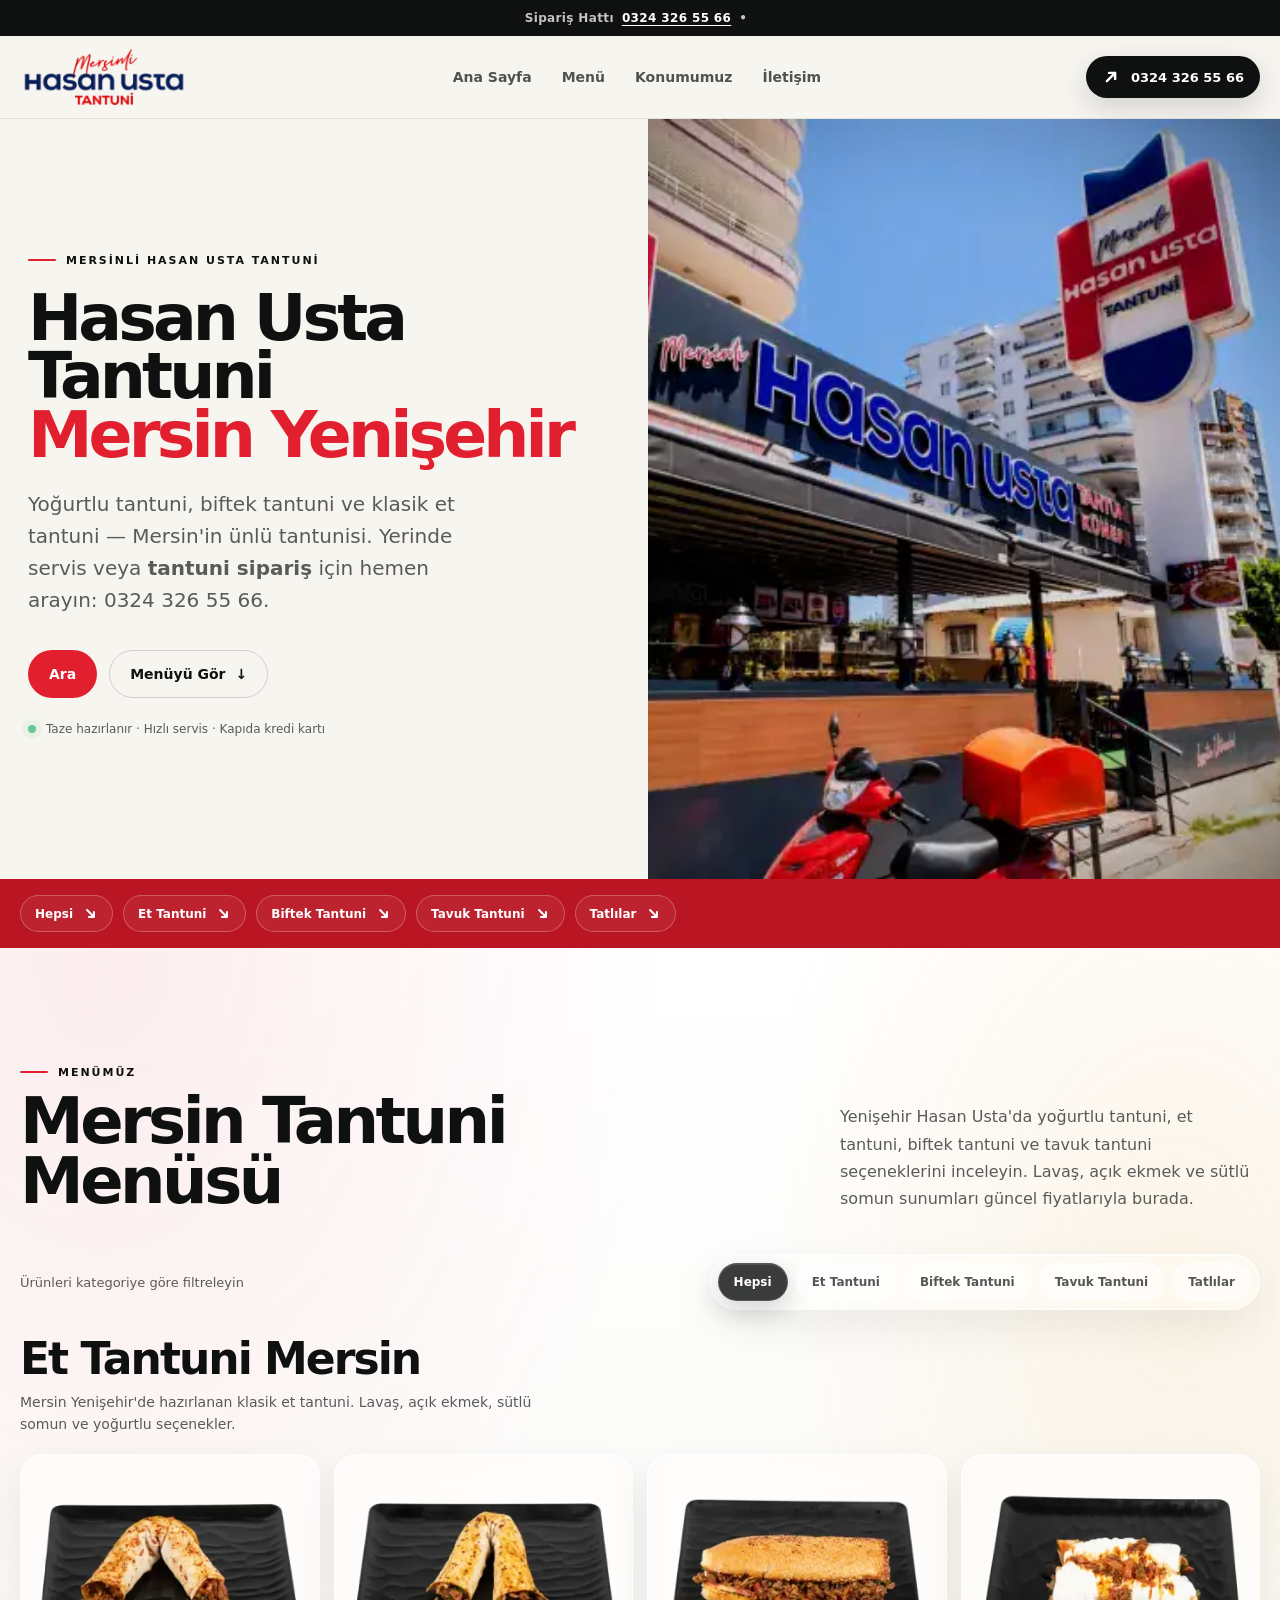
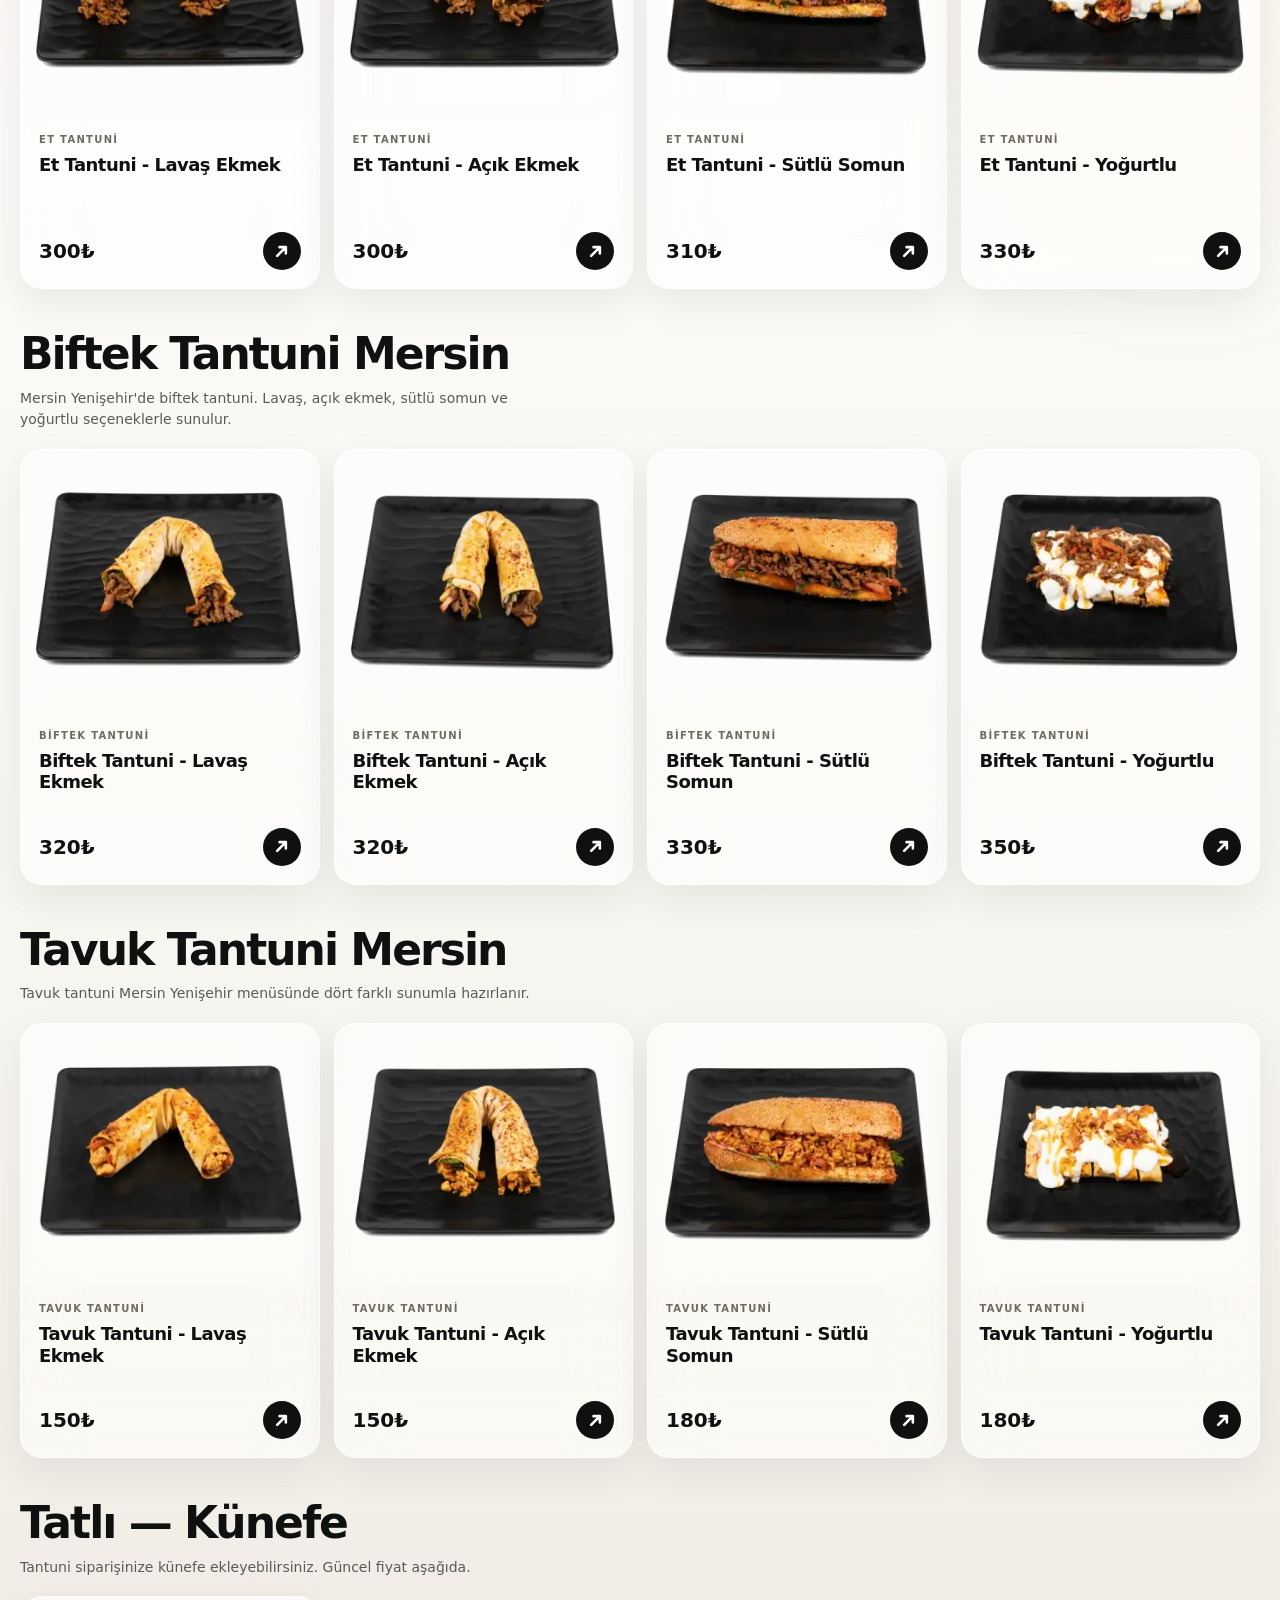
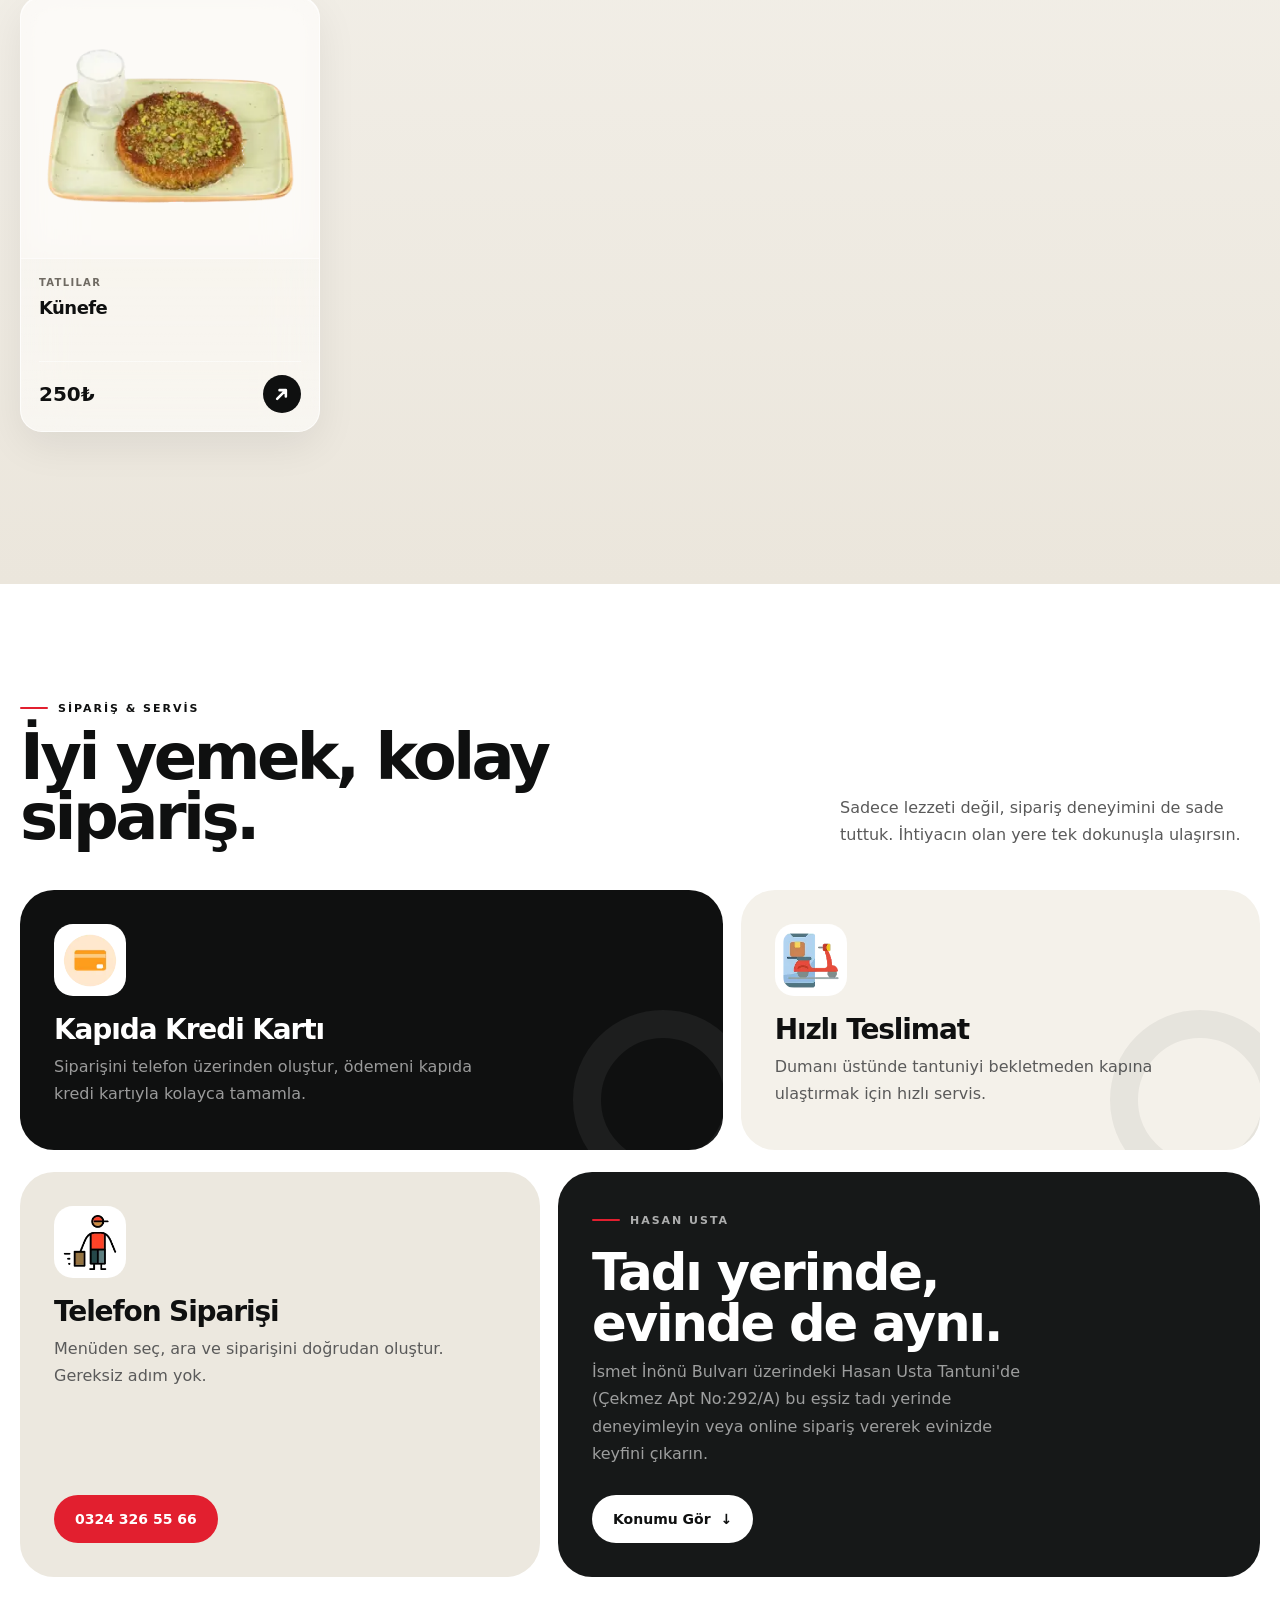
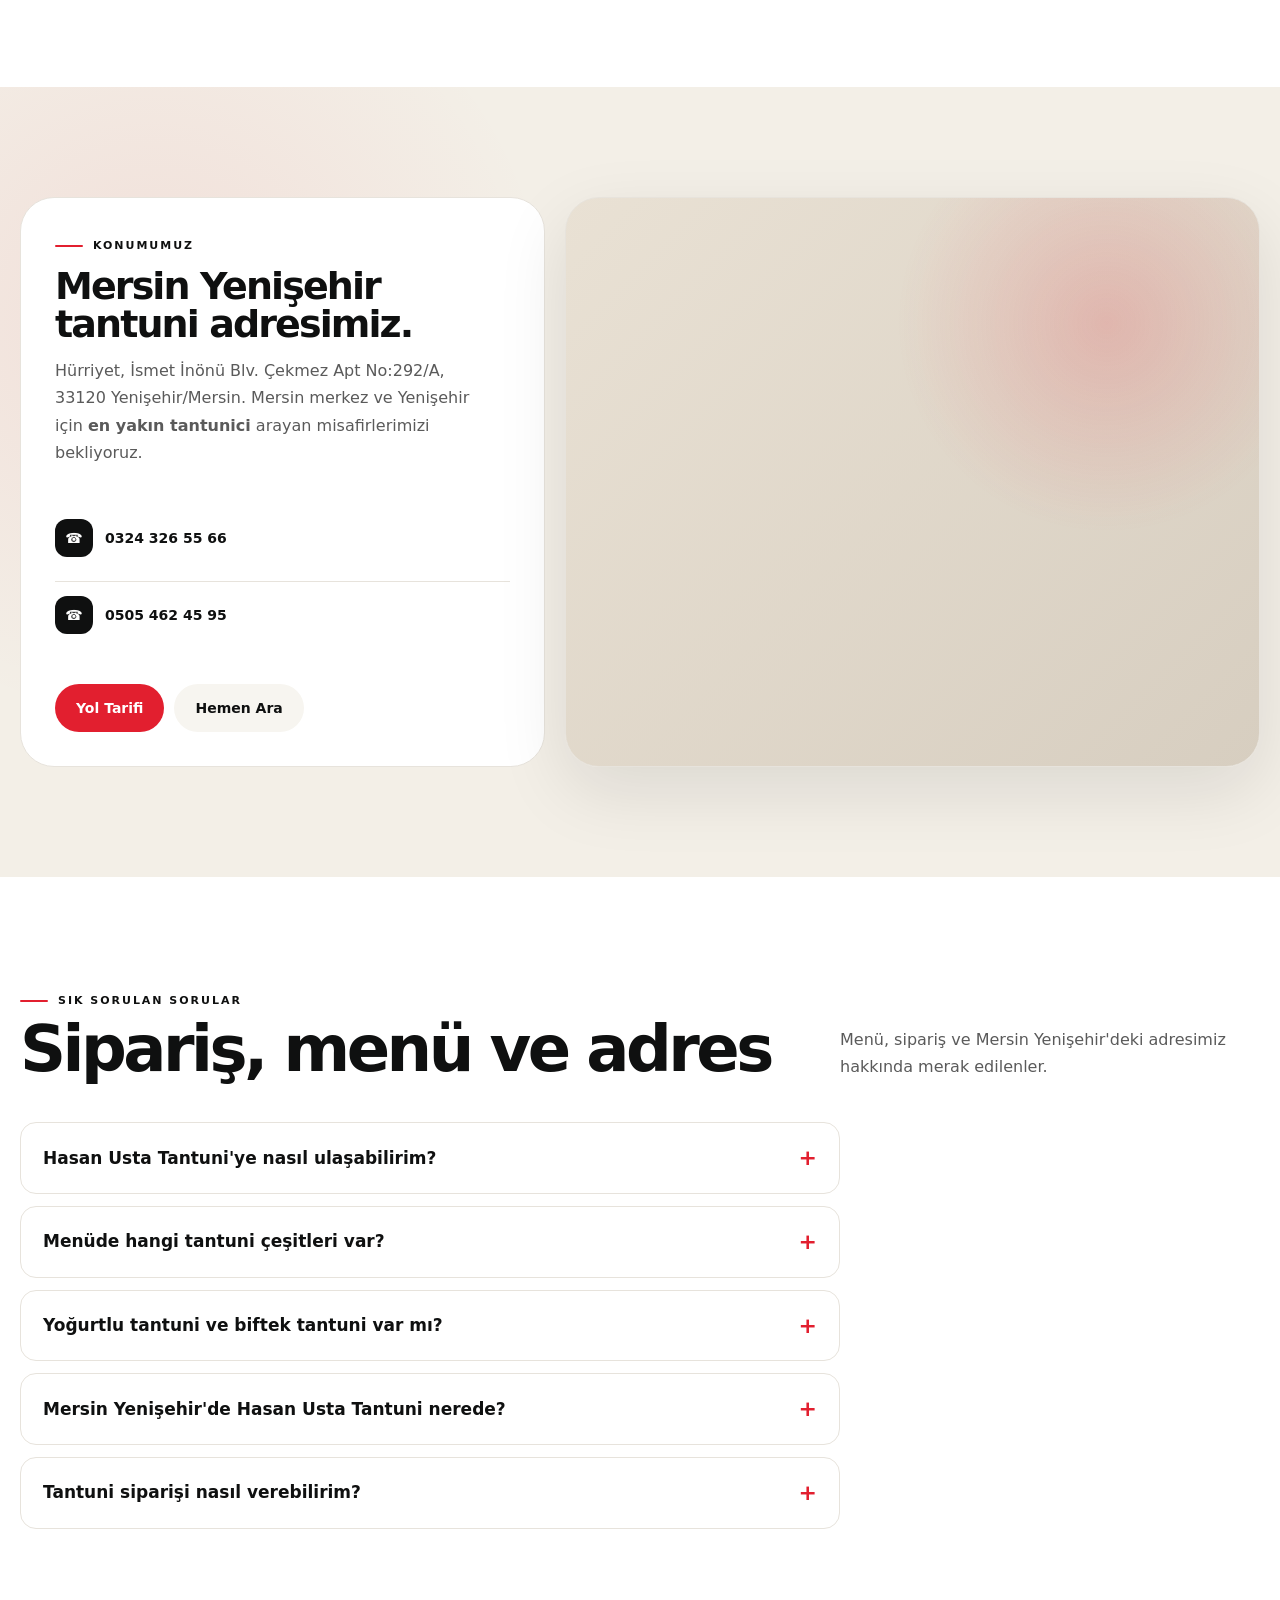
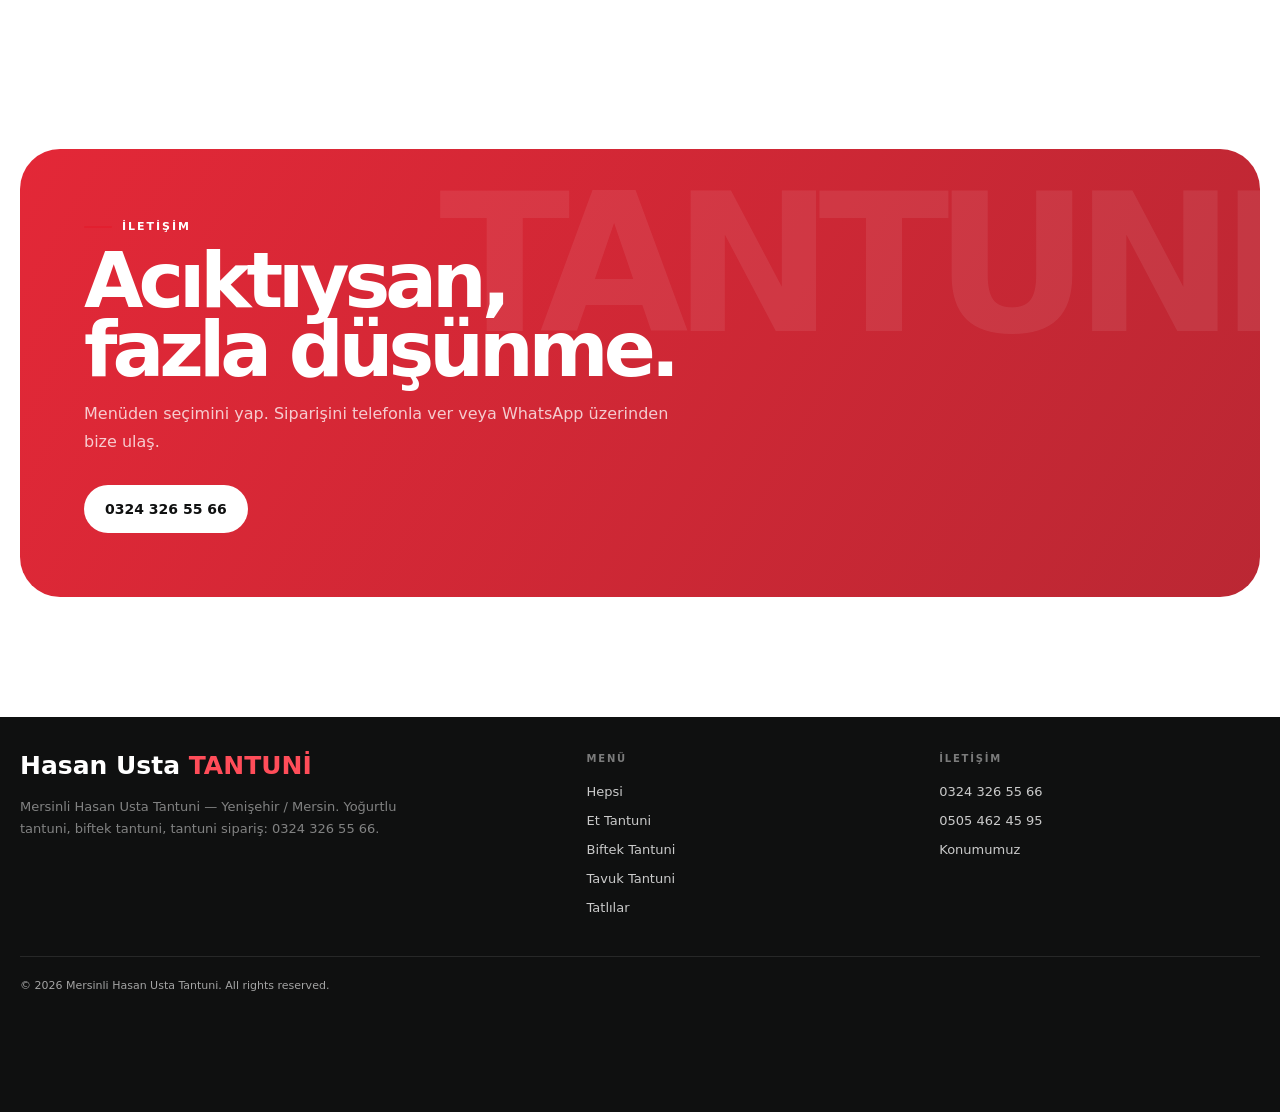
==== index.html @ efeddb6c "wip" ====
<!DOCTYPE html>
<html lang="tr">
<head>
  <meta charset="UTF-8" />
  <meta name="viewport" content="width=device-width, initial-scale=1.0" />
  <meta name="theme-color" content="#f7f5f0" />
  <title>Hasan Usta Tantuni | Mersin Yenişehir Tantuni Sipariş – 0324 326 55 66</title>
  <meta name="description" content="Mersinli Hasan Usta Tantuni: yoğurtlu tantuni, biftek tantuni ve et tantuni. Yenişehir / Mersin’de yerinde servis ve telefon siparişi. 0324 326 55 66." />
  <meta name="geo.region" content="TR-33" />
  <meta name="geo.placename" content="Mersin, Yenişehir" />
  <meta name="ICBM" content="36.7928609, 34.5992794" />
  <link rel="canonical" href="https://www.mersinlihasanustatantuni.com/" />
  <link rel="describedby" href="/llms.txt" type="text/plain" />
  <link rel="alternate" type="text/markdown" href="/index.md" title="Markdown özeti" />
  <link rel="ai-catalog" href="/.well-known/ai-catalog.json" type="application/ai-catalog+json" />
  <link rel="sitemap" type="application/xml" href="/sitemap.xml" />
  <link rel="icon" href="assets/logo.png" type="image/png" />
  <link rel="apple-touch-icon" href="assets/logo.png" />

  <meta property="og:title" content="Hasan Usta Tantuni | Mersin Yenişehir Tantuni Sipariş" />
  <meta property="og:description" content="Yoğurtlu, biftek ve et tantuni. Mersin Yenişehir Hasan Usta — telefon ve WhatsApp sipariş: 0324 326 55 66." />
  <meta property="og:locale" content="tr" />
  <meta property="og:type" content="website" />
  <meta property="og:site_name" content="Hasan Usta" />
  <meta property="og:application-name" content="Hasan Usta" />
  <meta property="og:url" content="https://www.mersinlihasanustatantuni.com" />
  <meta property="og:image" content="https://www.mersinlihasanustatantuni.com/logo.png" />

  <meta name="twitter:title" content="Hasan Usta Tantuni | Mersin Yenişehir" />
  <meta name="twitter:description" content="Mersin’in ünlü tantunisi Hasan Usta. Yoğurtlu &amp; biftek tantuni siparişi: 0324 326 55 66." />
  <meta name="twitter:image" content="https://www.mersinlihasanustatantuni.com/logo.png" />

  <script type="application/ld+json">
  {
    "@context": "https://schema.org",
    "@graph": [
      {
        "@type": "WebSite",
        "@id": "https://www.mersinlihasanustatantuni.com/#website",
        "url": "https://www.mersinlihasanustatantuni.com/",
        "name": "Mersinli Hasan Usta Tantuni",
        "description": "Mersin Yenişehir'de Hasan Usta tantuni: yoğurtlu tantuni, biftek tantuni, et ve tavuk tantuni siparişi.",
        "inLanguage": "tr-TR",
        "publisher": { "@id": "https://www.mersinlihasanustatantuni.com/#restaurant" }
      },
      {
        "@type": ["Restaurant", "LocalBusiness", "FoodEstablishment"],
        "@id": "https://www.mersinlihasanustatantuni.com/#restaurant",
        "name": "Mersinli Hasan Usta Tantuni",
        "alternateName": ["Hasan Usta Tantuni", "Hasan Usta", "Mersinli Hasan Usta"],
        "description": "Mersin Yenişehir'de ünlü tantuni restoranı. Yoğurtlu tantuni, biftek tantuni, et ve tavuk tantuni; telefon ve WhatsApp ile sipariş.",
        "url": "https://www.mersinlihasanustatantuni.com/",
        "telephone": "+903243265566",
        "image": "https://www.mersinlihasanustatantuni.com/logo.png",
        "logo": "https://www.mersinlihasanustatantuni.com/logo.png",
        "priceRange": "₺₺",
        "servesCuisine": ["Turkish", "Mersin tantuni"],
        "acceptsReservations": "False",
        "hasMenu": { "@id": "https://www.mersinlihasanustatantuni.com/#menu" },
        "address": {
          "@type": "PostalAddress",
          "streetAddress": "Hürriyet, İsmet İnönü Blv. Çekmez Apt No:292/A",
          "addressLocality": "Yenişehir",
          "addressRegion": "Mersin",
          "postalCode": "33120",
          "addressCountry": "TR"
        },
        "geo": {
          "@type": "GeoCoordinates",
          "latitude": 36.7928609,
          "longitude": 34.5992794
        },
        "areaServed": [
          { "@type": "City", "name": "Mersin" },
          { "@type": "AdministrativeArea", "name": "Yenişehir, Mersin" }
        ],
        "knowsAbout": [
          "tantuni",
          "yoğurtlu tantuni",
          "biftek tantuni",
          "Mersin tantuni",
          "tantuni sipariş"
        ],
        "potentialAction": {
          "@type": "OrderAction",
          "target": {
            "@type": "EntryPoint",
            "urlTemplate": "tel:+903243265566",
            "actionPlatform": [
              "http://schema.org/DesktopWebPlatform",
              "http://schema.org/MobileWebPlatform"
            ]
          },
          "deliveryMethod": "http://purl.org/goodrelations/v1#DeliveryModeOwnFleet"
        }
      },
      {
        "@type": "Menu",
        "@id": "https://www.mersinlihasanustatantuni.com/#menu",
        "name": "Hasan Usta Tantuni Menüsü",
        "hasMenuSection": [
          {
            "@type": "MenuSection",
            "name": "Et Tantuni",
            "hasMenuItem": [
              { "@type": "MenuItem", "name": "Et Tantuni Yoğurtlu", "offers": { "@type": "Offer", "price": "330", "priceCurrency": "TRY" } },
              { "@type": "MenuItem", "name": "Et Tantuni Lavaş", "offers": { "@type": "Offer", "price": "300", "priceCurrency": "TRY" } }
            ]
          },
          {
            "@type": "MenuSection",
            "name": "Biftek Tantuni",
            "hasMenuItem": [
              { "@type": "MenuItem", "name": "Biftek Tantuni Yoğurtlu", "offers": { "@type": "Offer", "price": "350", "priceCurrency": "TRY" } },
              { "@type": "MenuItem", "name": "Biftek Tantuni Lavaş", "offers": { "@type": "Offer", "price": "320", "priceCurrency": "TRY" } }
            ]
          },
          {
            "@type": "MenuSection",
            "name": "Tavuk Tantuni",
            "hasMenuItem": [
              { "@type": "MenuItem", "name": "Tavuk Tantuni Yoğurtlu", "offers": { "@type": "Offer", "price": "180", "priceCurrency": "TRY" } }
            ]
          }
        ]
      },
      {
        "@type": "FAQPage",
        "@id": "https://www.mersinlihasanustatantuni.com/#sss",
        "mainEntity": [
          {
            "@type": "Question",
            "name": "Hasan Usta Tantuni'ye nasıl ulaşabilirim?",
            "acceptedAnswer": {
              "@type": "Answer",
              "text": "Sipariş hattımız 0324 326 55 66. WhatsApp üzerinden 0505 462 45 95 numarasına da ulaşabilirsiniz."
            }
          },
          {
            "@type": "Question",
            "name": "Menüde hangi tantuni çeşitleri var?",
            "acceptedAnswer": {
              "@type": "Answer",
              "text": "Et, biftek ve tavuk tantuni seçeneklerimiz var. Tantuninizi lavaş, açık ekmek, sütlü somun veya yoğurtlu olarak seçebilirsiniz."
            }
          },
          {
            "@type": "Question",
            "name": "Yoğurtlu tantuni ve biftek tantuni var mı?",
            "acceptedAnswer": {
              "@type": "Answer",
              "text": "Evet. Et, biftek ve tavuk tantunide yoğurtlu seçenek bulunuyor. Güncel çeşitleri ve fiyatları menüde görebilirsiniz."
            }
          },
          {
            "@type": "Question",
            "name": "Mersin Yenişehir'de Hasan Usta Tantuni nerede?",
            "acceptedAnswer": {
              "@type": "Answer",
              "text": "Hürriyet, İsmet İnönü Blv. Çekmez Apt No:292/A, 33120 Yenişehir/Mersin adresindeyiz. Yol tarifi için Google Haritalar bağlantısını kullanabilirsiniz."
            }
          },
          {
            "@type": "Question",
            "name": "Tantuni siparişi nasıl verebilirim?",
            "acceptedAnswer": {
              "@type": "Answer",
              "text": "Menüden seçiminizi yaptıktan sonra telefonla veya WhatsApp üzerinden sipariş verebilirsiniz. Kapıda kredi kartı ile ödeme seçeneğimiz de var."
            }
          }
        ]
      }
    ]
  }
  </script>

  <link rel="preload" as="image" type="image/webp" href="assets/hero-640.webp" fetchpriority="high"
    imagesrcset="assets/hero-640.webp 640w, assets/hero-960.webp 800w, assets/hero-1280.webp 1100w"
    imagesizes="(max-width:560px) 100vw, (max-width:1120px) 100vw, 50vw" />

  <script>
    window.dataLayer = window.dataLayer || [];
    function gtag(){dataLayer.push(arguments);}
    function gtag_report_conversion(url) {
      var done = false;
      var callback = function () {
        if (done) return;
        done = true;
        if (typeof url != 'undefined') window.location = url;
      };
      gtag('event', 'conversion', {
        'send_to': 'AW-17880368457/J2n0CPC90JMdEMmKg85C',
        'value': 1.0,
        'currency': 'TRY',
        'event_callback': callback
      });
      setTimeout(callback, 800);
      return false;
    }
    window.loadMetaPixel = function () {
      if (window.__hasanMetaPixelLoaded) return;
      window.__hasanMetaPixelLoaded = true;
      !function(f,b,e,v,n,t,s)
      {if(f.fbq)return;n=f.fbq=function(){n.callMethod?
      n.callMethod.apply(n,arguments):n.queue.push(arguments)};
      if(!f._fbq)f._fbq=n;n.push=n;n.loaded=!0;n.version='2.0';
      n.queue=[];t=b.createElement(e);t.async=!0;
      t.src=v;s=b.getElementsByTagName(e)[0];
      s.parentNode.insertBefore(t,s)}(window,document,'script',
      'https://connect.facebook.net/en_US/fbevents.js');
      fbq('init', '1102594515507353');
      fbq('track', 'PageView');
    };
    window.loadHasanAnalytics = function () {
      if (window.__hasanAnalyticsLoaded) return;
      window.__hasanAnalyticsLoaded = true;
      var g = document.createElement('script');
      g.async = true;
      g.src = 'https://www.googletagmanager.com/gtag/js?id=AW-17880368457';
      g.onload = function () {
        gtag('js', new Date());
        gtag('config', 'AW-17880368457');
      };
      document.head.appendChild(g);
      window.loadMetaPixel();
    };
  </script>

  <style>
    :root {
      --font-sans: system-ui, -apple-system, BlinkMacSystemFont, "Segoe UI", Roboto, "Helvetica Neue", Arial, sans-serif;
      --ink: #0f1010;
      --muted: #5a5a5a;
      --cream: #f7f5f0;
      --paper: #ffffff;
      --line: #e7e3dc;
      --red: #e21f2f;
      --red-dark: #b91522;
      --gold: #e9ae42;
      --green: #18865c;
      --shadow: 0 24px 70px rgba(15, 16, 16, .10);
      --radius-xl: 34px;
      --radius-lg: 24px;
      --radius-md: 16px;
      --max: 1240px;
    }

    * { box-sizing: border-box; }
    html { scroll-behavior: auto; }
    #menu, #konum, #contact, #iletisim, #cta, #sss, #anasayfa, #yogurtlu-tantuni, #et-tantuni, #biftek-tantuni, #tavuk-tantuni, #tatli { scroll-margin-top: 110px; }
    body {
      margin: 0;
      color: var(--ink);
      background: var(--cream);
      font-family: var(--font-sans);
      -webkit-font-smoothing: antialiased;
      text-rendering: optimizeLegibility;
    }
    body.lock { overflow: hidden; }
    a { color: inherit; text-decoration: none; }
    button, a { -webkit-tap-highlight-color: transparent; }
    img { max-width: 100%; display: block; }
    ::selection { background: var(--red); color: #fff; }

    .container {
      width: min(calc(100% - 36px), var(--max));
      margin-inline: auto;
    }

    .eyebrow {
      display: inline-flex;
      align-items: center;
      gap: 10px;
      font-size: 11px;
      font-weight: 700;
      letter-spacing: .18em;
      text-transform: uppercase;
    }
    .eyebrow::before {
      content: "";
      width: 28px;
      height: 2px;
      background: var(--red);
      border-radius: 99px;
    }

    .section {
      padding: 110px 0;
      position: relative;
      overflow: clip;
    }
    .section--white { background: var(--paper); }
    .section-head {
      display: flex;
      align-items: end;
      justify-content: space-between;
      gap: 28px;
      margin-bottom: 42px;
    }
    .section-head h2 {
      margin: 12px 0 0;
      font: 700 clamp(38px, 5vw, 66px)/.95 var(--font-sans);
      letter-spacing: -.055em;
      max-width: 760px;
    }
    .section-head p {
      margin: 0;
      max-width: 420px;
      color: var(--muted);
      line-height: 1.7;
    }

    .topbar {
      background: var(--ink);
      color: #fff;
      min-height: 36px;
      display: flex;
      align-items: center;
      justify-content: center;
      padding: 8px 16px;
      font-size: 12px;
      font-weight: 600;
      letter-spacing: .03em;
    }
    .topbar span { opacity: .75; margin-right: 8px; }
    .topbar a { text-decoration: underline; text-underline-offset: 3px; }

    header {
      position: sticky;
      top: 0;
      z-index: 50;
      background: rgba(247, 245, 240, .96);
      border-bottom: 1px solid rgba(15,16,16,.08);
    }
    @media (min-width: 861px) {
      header {
        background: rgba(247, 245, 240, .84);
        backdrop-filter: blur(18px);
      }
    }
    .nav {
      min-height: 82px;
      display: grid;
      grid-template-columns: auto 1fr auto;
      align-items: center;
      gap: 32px;
    }
    .brand {
      display: inline-flex;
      align-items: center;
      min-width: 0;
    }
    .brand img {
      width: 168px;
      height: auto;
      object-fit: contain;
    }
    .brand-fallback { display: none; }
    .nav-links {
      justify-self: center;
      display: flex;
      align-items: center;
      gap: 30px;
      font-size: 14px;
      font-weight: 600;
    }
    .nav-links a {
      color: #515151;
      transition: color .2s ease;
      position: relative;
    }
    .nav-links a::after {
      content: "";
      position: absolute;
      left: 0;
      right: 100%;
      bottom: -7px;
      height: 2px;
      background: var(--red);
      border-radius: 99px;
      transition: right .25s ease;
    }
    .nav-links a:hover { color: var(--ink); }
    .nav-links a:hover::after { right: 0; }

    .nav-cta {
      display: inline-flex;
      align-items: center;
      gap: 11px;
      padding: 12px 16px;
      background: var(--ink);
      color: #fff;
      border-radius: 999px;
      font-weight: 700;
      font-size: 13px;
      box-shadow: 0 10px 28px rgba(15,16,16,.16);
      transition: transform .2s ease, background .2s ease;
      white-space: nowrap;
    }
    .nav-cta:hover { transform: translateY(-1px); background: #202222; }
    .icon {
      width: 18px;
      height: 18px;
      display: inline-flex;
      align-items: center;
      justify-content: center;
    }
    .ui-icon {
      flex-shrink: 0;
      display: inline-grid;
      place-items: center;
      line-height: 0;
    }
    .ui-icon svg {
      width: 100%;
      height: 100%;
      display: block;
    }
    .ui-icon--call { width: 18px; height: 18px; }
    .order-mini .ui-icon { width: 19px; height: 19px; }
    .quick-nav .ui-icon { width: 15px; height: 15px; margin-left: 2px; }
    .hamburger {
      display: none;
      border: 0;
      background: transparent;
      width: 44px;
      height: 44px;
      border-radius: 12px;
      cursor: pointer;
      z-index: 2;
      -webkit-tap-highlight-color: transparent;
    }

    .hero {
      min-height: min(760px, calc(100vh - 118px));
      background: var(--cream);
      color: var(--ink);
      display: grid;
      grid-template-columns:
        max(28px, calc((100vw - var(--max)) / 2))
        minmax(0, 1fr)
        minmax(460px, 1.02fr);
      align-items: stretch;
      overflow: clip;
    }
    .hero-copy {
      grid-column: 2;
      padding: 80px 56px 88px 0;
      display: flex;
      flex-direction: column;
      justify-content: center;
      container-type: inline-size;
    }
    .hero .eyebrow { color: var(--ink); }
    .hero h1 {
      margin: 22px 0 24px;
      font: 700 clamp(48px, 11.5cqi, 86px)/.9 var(--font-sans);
      letter-spacing: -.06em;
    }
    .hero h1 em {
      font-style: normal;
      color: var(--red);
    }
    .hero-sub {
      margin: 0;
      color: var(--muted);
      font-size: clamp(16px, 1.8vw, 20px);
      line-height: 1.6;
      max-width: 460px;
    }
    .hero-actions {
      margin-top: 34px;
      display: flex;
      flex-wrap: wrap;
      gap: 12px;
    }
    .btn {
      display: inline-flex;
      align-items: center;
      justify-content: center;
      gap: 10px;
      border-radius: 999px;
      padding: 15px 20px;
      font-weight: 700;
      font-size: 14px;
      border: 1px solid transparent;
      transition: transform .2s ease, background .2s ease, border-color .2s ease;
      cursor: pointer;
    }
    .btn:hover { transform: translateY(-2px); }
    .btn-primary { background: var(--red); color: #fff; }
    .btn-primary:hover { background: #f12b39; }
    .btn-light { background: #fff; color: var(--ink); }
    .btn-ghost { background: transparent; color: var(--ink); border-color: rgba(15,16,16,.16); }
    .btn-ghost:hover { border-color: rgba(15,16,16,.4); background: rgba(15,16,16,.04); }
    .btn-wa { background: #1daa69; color: #fff; }
    .btn-wa:hover { background: #17965d; }

    .hero-note {
      margin-top: 24px;
      display: flex;
      align-items: center;
      gap: 10px;
      color: var(--muted);
      font-size: 12px;
    }
    .hero-note .dot {
      width: 8px;
      height: 8px;
      border-radius: 50%;
      background: #65c993;
      box-shadow: 0 0 0 6px rgba(101,201,147,.09);
    }

    .hero-visual {
      grid-column: 3;
      position: relative;
      min-height: 460px;
    }
    .hero-visual img {
      position: absolute;
      inset: 0;
      width: 100%;
      height: 100%;
      object-fit: cover;
      object-position: 58% 42%;
    }

    .quick-nav {
      background: var(--red-dark);
      color: #fff;
      padding: 16px 0;
      overflow-x: auto;
      scrollbar-width: none;
    }
    .quick-nav::-webkit-scrollbar { display: none; }
    .quick-nav-inner {
      display: flex;
      align-items: center;
      gap: 10px;
      white-space: nowrap;
    }
    .quick-nav a {
      display: inline-flex;
      align-items: center;
      gap: 8px;
      padding: 10px 14px;
      border: 1px solid rgba(255,255,255,.25);
      border-radius: 999px;
      color: #fff;
      font-size: 12px;
      font-weight: 700;
      background: rgba(255,255,255,.06);
    }
    .quick-nav a:hover { background: rgba(255,255,255,.13); }

    .menu-section {
      background:
        radial-gradient(ellipse 85% 55% at 8% 0%, rgba(226,31,47,.08), transparent 52%),
        radial-gradient(ellipse 70% 50% at 92% 12%, rgba(233,174,66,.11), transparent 48%),
        linear-gradient(180deg, #fff 0%, var(--cream) 58%, #ebe6dc 100%);
    }
    .menu-section::before {
      content: "";
      position: absolute;
      inset: 0;
      background:
        linear-gradient(rgba(255,255,255,.55) 1px, transparent 1px),
        linear-gradient(90deg, rgba(255,255,255,.32) 1px, transparent 1px);
      background-size: 52px 52px;
      mask-image: linear-gradient(to bottom, rgba(0,0,0,.22), transparent 85%);
      pointer-events: none;
    }
    .menu-section .container { position: relative; z-index: 1; }
    .menu-topline {
      display: flex;
      align-items: center;
      justify-content: space-between;
      gap: 20px;
      margin-bottom: 26px;
    }
    .menu-topline .label {
      color: var(--muted);
      font-size: 13px;
    }
    .filters {
      display: flex;
      flex-wrap: wrap;
      gap: 8px;
      padding: 8px;
      border-radius: 999px;
      background: rgba(255,255,255,.38);
      -webkit-backdrop-filter: blur(28px) saturate(1.45);
      backdrop-filter: blur(28px) saturate(1.45);
      border: 1px solid rgba(255,255,255,.72);
      box-shadow:
        0 16px 44px rgba(15,16,16,.07),
        inset 0 1px 0 rgba(255,255,255,.92);
    }
    .filter {
      display: inline-flex;
      align-items: center;
      padding: 11px 15px;
      border-radius: 999px;
      background: rgba(255,255,255,.42);
      -webkit-backdrop-filter: blur(18px) saturate(1.25);
      backdrop-filter: blur(18px) saturate(1.25);
      border: 1px solid rgba(255,255,255,.58);
      color: #565656;
      font: 700 12px var(--font-sans);
      cursor: pointer;
      transition: all .2s ease;
      box-shadow: inset 0 1px 0 rgba(255,255,255,.75);
    }
    .filter:hover {
      color: var(--ink);
      background: rgba(255,255,255,.62);
      border-color: rgba(255,255,255,.85);
    }
    .filter.active {
      background: rgba(15,16,16,.82);
      -webkit-backdrop-filter: blur(20px) saturate(1.2);
      backdrop-filter: blur(20px) saturate(1.2);
      color: #fff;
      border-color: rgba(255,255,255,.14);
      box-shadow: 0 10px 28px rgba(15,16,16,.18), inset 0 1px 0 rgba(255,255,255,.12);
    }

    .products {
      display: grid;
      grid-template-columns: repeat(4, minmax(0,1fr));
      gap: 14px;
    }
    .product {
      background: rgba(255,255,255,.48);
      -webkit-backdrop-filter: blur(26px) saturate(1.5);
      backdrop-filter: blur(26px) saturate(1.5);
      border: 1px solid rgba(255,255,255,.78);
      border-radius: 22px;
      overflow: hidden;
      min-width: 0;
      box-shadow:
        0 14px 40px rgba(15,16,16,.07),
        inset 0 1px 0 rgba(255,255,255,.95);
      transition: transform .25s ease, box-shadow .25s ease, border-color .25s ease, background .25s ease;
    }
    .product:hover {
      transform: translateY(-6px);
      background: rgba(255,255,255,.66);
      border-color: rgba(255,255,255,.92);
      box-shadow:
        0 24px 56px rgba(15,16,16,.11),
        inset 0 1px 0 rgba(255,255,255,1);
    }
    .product-media {
      aspect-ratio: 1 / .88;
      padding: 10px;
      background: rgba(251,250,247,.38);
      -webkit-backdrop-filter: blur(16px) saturate(1.2);
      backdrop-filter: blur(16px) saturate(1.2);
      overflow: hidden;
      border-bottom: 1px solid rgba(255,255,255,.45);
    }
    .product-media img {
      width: 100%;
      height: 100%;
      object-fit: contain;
      transition: transform .45s cubic-bezier(.22,1,.36,1);
    }
    .product:hover .product-media img { transform: scale(1.06); }
    .product-body {
      padding: 18px;
      background: linear-gradient(180deg, rgba(255,255,255,.08), rgba(255,255,255,.22));
    }
    .product-cat {
      font-size: 10px;
      font-weight: 700;
      text-transform: uppercase;
      letter-spacing: .13em;
      color: #6f6a62;
      margin-bottom: 9px;
    }
    .product-name {
      min-height: 48px;
      margin: 0;
      font: 700 18px/1.18 var(--font-sans);
      letter-spacing: -.03em;
    }
    .product-foot {
      margin-top: 16px;
      padding-top: 13px;
      border-top: 1px solid rgba(255,255,255,.55);
      display: flex;
      align-items: center;
      justify-content: space-between;
      gap: 10px;
    }
    .price { font: 700 20px var(--font-sans); }
    .order-mini {
      width: 38px;
      height: 38px;
      border-radius: 50%;
      display: grid;
      place-items: center;
      background: var(--ink);
      color: #fff;
      transition: transform .2s ease, background .2s ease;
    }
    .order-mini:hover { transform: rotate(-8deg); background: var(--red); }

    .feature-wrap {
      display: grid;
      grid-template-columns: 1.15fr .85fr;
      gap: 18px;
      margin-top: 22px;
    }
    .feature-wrap--split {
      grid-template-columns: 1fr;
    }
    @media (min-width: 861px) {
      .feature-wrap--split {
        grid-template-columns: minmax(0, 1fr) minmax(0, 1.35fr);
      }
    }
    .feature-card {
      background: var(--ink);
      color: #fff;
      border-radius: var(--radius-xl);
      padding: 34px;
      position: relative;
      overflow: hidden;
      min-height: 260px;
    }
    .feature-card--phone {
      display: flex;
      flex-direction: column;
      justify-content: flex-start;
    }
    .feature-card--phone p {
      max-width: none;
      flex: 1;
    }
    .feature-card__action {
      margin-top: 22px;
    }
    .feature-card--light {
      background: #f4f1ea;
      color: var(--ink);
    }
    .feature-card h3 {
      margin: 20px 0 9px;
      font: 700 28px/1 var(--font-sans);
      letter-spacing: -.04em;
    }
    .feature-card p {
      color: rgba(255,255,255,.58);
      max-width: 430px;
      line-height: 1.7;
      margin: 0;
    }
    .feature-card--light p { color: var(--muted); }
    .feature-icon {
      width: 72px;
      height: 72px;
      border-radius: 19px;
      background: #fff;
      padding: 8px;
      object-fit: contain;
    }
    .feature-card--light .feature-icon { background: #fff; }
    .feature-mark {
      position: absolute;
      right: -30px;
      bottom: -40px;
      width: 180px;
      height: 180px;
      border-radius: 50%;
      border: 28px solid rgba(255,255,255,.06);
    }

    .location {
      background:
        radial-gradient(circle at 12% 30%, rgba(226,31,47,.08), transparent 32%),
        #f3efe7;
    }
    .location-grid {
      display: grid;
      grid-template-columns: .86fr 1.14fr;
      gap: 20px;
      align-items: stretch;
    }
    .location-card {
      background: #fff;
      border: 1px solid var(--line);
      border-radius: var(--radius-xl);
      padding: 34px;
      min-height: 100%;
      display: flex;
      flex-direction: column;
      justify-content: space-between;
    }
    .location-card h2 {
      margin: 16px 0 14px;
      font: 700 38px/.98 var(--font-sans);
      letter-spacing: -.05em;
    }
    .location-card p {
      color: var(--muted);
      line-height: 1.72;
      max-width: 440px;
      margin: 0;
    }
    .contact-stack { margin-top: 26px; display: grid; gap: 10px; }
    .contact-row {
      display: flex;
      align-items: center;
      gap: 12px;
      padding: 14px 0;
      border-top: 1px solid var(--line);
      font-size: 14px;
      font-weight: 600;
    }
    .contact-row:first-child { border-top: 0; }
    .contact-badge {
      width: 38px;
      height: 38px;
      border-radius: 12px;
      background: var(--ink);
      color: #fff;
      display: grid;
      place-items: center;
      flex: 0 0 auto;
    }
    .map {
      min-height: 500px;
      border-radius: var(--radius-xl);
      overflow: hidden;
      border: 1px solid var(--line);
      display: grid;
      place-items: center;
      padding: 34px;
      background:
        radial-gradient(circle at 78% 22%, rgba(226,31,47,.18), transparent 30%),
        linear-gradient(135deg, #e9e1d4, #d7cec0);
      box-shadow: var(--shadow);
    }
    .map iframe { width: 100%; height: 100%; min-height: 500px; border: 0; filter: grayscale(.1) contrast(1.03); }
    .map-placeholder {
      width: min(100%, 360px);
      padding: 30px;
      border-radius: 26px;
      background: rgba(255,255,255,.82);
      box-shadow: 0 18px 48px rgba(15,16,16,.14);
    }
    .map-placeholder strong {
      display: block;
      margin: 14px 0 8px;
      font: 700 28px/.98 var(--font-sans);
      letter-spacing: -.04em;
    }
    .map-placeholder p {
      margin: 0;
      color: var(--muted);
      line-height: 1.6;
      font-size: 14px;
    }
    .map-placeholder .btn { margin-top: 22px; }

    .faq-list {
      display: grid;
      gap: 12px;
      max-width: 820px;
    }
    .faq-item {
      background: #fff;
      border: 1px solid var(--line);
      border-radius: var(--radius-md);
      padding: 0 22px;
    }
    .faq-item summary {
      cursor: pointer;
      list-style: none;
      font: 700 17px/1.35 var(--font-sans);
      padding: 20px 0;
      display: flex;
      align-items: center;
      justify-content: space-between;
      gap: 16px;
    }
    .faq-item summary::-webkit-details-marker { display: none; }
    .faq-item summary::after {
      content: "+";
      font-size: 22px;
      color: var(--red);
      flex-shrink: 0;
    }
    .faq-item[open] summary::after { content: "−"; }
    .faq-item p {
      margin: 0 0 20px;
      color: var(--muted);
      line-height: 1.72;
      font-size: 14px;
    }

    .cta {
      padding: 110px 0 120px;
      background: #fff;
    }
    .cta-card {
      border-radius: 40px;
      overflow: hidden;
      background:
        linear-gradient(120deg, rgba(226,31,47,.96), rgba(181,21,34,.92));
      color: #fff;
      padding: 64px;
      position: relative;
      isolation: isolate;
    }
    .cta-card::before {
      content: "TANTUNI";
      position: absolute;
      right: -16px;
      top: 20px;
      font: 700 clamp(96px, 15vw, 210px)/1 var(--font-sans);
      letter-spacing: -.08em;
      color: rgba(255,255,255,.08);
      z-index: -1;
    }
    .cta-card h2 {
      max-width: 760px;
      margin: 13px 0 16px;
      font: 700 clamp(42px, 6vw, 82px)/.9 var(--font-sans);
      letter-spacing: -.065em;
    }
    .cta-card p {
      max-width: 590px;
      margin: 0;
      color: rgba(255,255,255,.76);
      line-height: 1.7;
    }
    .cta-actions { margin-top: 30px; display: flex; gap: 10px; flex-wrap: wrap; }

    footer {
      background: var(--ink);
      color: #fff;
      padding: 36px 0 120px;
    }
    .footer-grid {
      display: grid;
      grid-template-columns: 1.25fr .75fr .75fr;
      gap: 32px;
      padding-bottom: 34px;
    }
    .footer-brand p {
      color: rgba(255,255,255,.48);
      max-width: 420px;
      line-height: 1.7;
      margin: 18px 0 0;
      font-size: 13px;
    }
    .footer-title {
      color: rgba(255,255,255,.45);
      text-transform: uppercase;
      font-size: 10px;
      letter-spacing: .18em;
      font-weight: 700;
      margin-bottom: 13px;
    }
    .footer-col a { display: block; padding: 7px 0; font-size: 13px; color: rgba(255,255,255,.78); }
    .footer-col a:hover { color: #fff; }
    .footer-bottom {
      border-top: 1px solid rgba(255,255,255,.1);
      padding-top: 22px;
      display: flex;
      justify-content: space-between;
      gap: 18px;
      flex-wrap: wrap;
      color: rgba(255,255,255,.62);
      font-size: 11px;
    }

    .mobile-bar {
      display: none;
      position: fixed;
      left: 50%;
      transform: translateX(-50%);
      bottom: calc(10px + env(safe-area-inset-bottom, 0px));
      z-index: 40;
      width: min(420px, calc(100% - 24px));
      padding: 6px;
      border-radius: 999px;
      background: rgba(255,255,255,.94);
      border: 1px solid var(--line);
      backdrop-filter: blur(16px);
      box-shadow: 0 14px 40px rgba(226,31,47,.14), 0 4px 16px rgba(15,16,16,.08);
    }
    .mobile-bar a {
      display: flex;
      align-items: center;
      justify-content: center;
      gap: 8px;
      min-height: 50px;
      border-radius: 999px;
      padding: 10px 18px;
      font-size: 15px;
      font-weight: 700;
      line-height: 1.15;
      text-align: center;
      letter-spacing: -.01em;
    }
    .mobile-call {
      background: linear-gradient(180deg, var(--red) 0%, var(--red-dark) 100%);
      color: #fff;
      box-shadow: 0 8px 22px rgba(226,31,47,.32);
    }
    .mobile-call:active { transform: scale(.98); }
    .mobile-wa { background: var(--green); color: #fff; }

    /* Geçici: WhatsApp butonları gizli — geri açmak için bu bloğu sil */
    .topbar a[href*="wa.me"],
    a.btn-wa,
    a.mobile-wa,
    a.contact-row[href*="wa.me"],
    .cta-actions a[href*="wa.me"],
    footer a[href*="wa.me"] {
      display: none !important;
    }

    .hidden { display: none !important; }

    .menu-group { margin-bottom: 42px; }
    .menu-group h2 {
      margin: 0 0 10px;
      font: 700 clamp(28px, 4vw, 44px)/1.05 var(--font-sans);
      letter-spacing: -.045em;
    }
    .menu-group p {
      margin: 0 0 18px;
      max-width: 58ch;
      color: var(--muted);
      font-size: 14px;
      line-height: 1.55;
    }

    html:has(#et-tantuni:target) .menu-group:not(#et-tantuni),
    html:has(#biftek-tantuni:target) .menu-group:not(#biftek-tantuni),
    html:has(#tavuk-tantuni:target) .menu-group:not(#tavuk-tantuni),
    html:has(#tatli:target) .menu-group:not(#tatli) {
      display: none;
    }
    html:has(#et-tantuni:target) a.filter[data-filter="all"],
    html:has(#biftek-tantuni:target) a.filter[data-filter="all"],
    html:has(#tavuk-tantuni:target) a.filter[data-filter="all"],
    html:has(#tatli:target) a.filter[data-filter="all"] {
      background: rgba(255,255,255,.42);
      color: #565656;
      border-color: rgba(255,255,255,.58);
      box-shadow: inset 0 1px 0 rgba(255,255,255,.75);
    }
    html:has(#et-tantuni:target) a.filter[data-filter="et"],
    html:has(#biftek-tantuni:target) a.filter[data-filter="biftek"],
    html:has(#tavuk-tantuni:target) a.filter[data-filter="tavuk"],
    html:has(#tatli:target) a.filter[data-filter="tatli"] {
      background: rgba(15,16,16,.82);
      color: #fff;
      border-color: rgba(255,255,255,.14);
      box-shadow: 0 10px 28px rgba(15,16,16,.18), inset 0 1px 0 rgba(255,255,255,.12);
    }

    @media (max-width: 1120px) {
      .hero { grid-template-columns: 1fr; }
      .hero-copy, .hero-visual { grid-column: auto; }
      .hero-copy { padding: 56px max(18px, calc((100vw - var(--max)) / 2)) 36px; }
      .hero-visual { min-height: 420px; }
      .products { grid-template-columns: repeat(3, minmax(0, 1fr)); }
      .feature-wrap, .location-grid { grid-template-columns: 1fr; }
      .map, .map iframe { min-height: 420px; }
    }

    @media (max-width: 860px) {
      .nav {
        grid-template-columns: 1fr auto;
        align-items: center;
        gap: 12px;
      }
      .brand { min-width: 0; }
      .nav-links, .nav-cta { display: none; }
      .hamburger {
        display: inline-grid;
        place-items: center;
        margin-left: auto;
      }
      .nav-links.open {
        display: flex;
        position: absolute;
        left: 0;
        right: 0;
        top: 100%;
        width: 100%;
        z-index: 120;
        flex-direction: column;
        align-items: stretch;
        gap: 4px;
        background: #fff;
        border: 0;
        border-top: 1px solid var(--line);
        border-radius: 0 0 24px 24px;
        padding: 12px 16px 18px;
        box-shadow: 0 28px 50px rgba(15,16,16,.14);
        animation: navDrop .22s ease;
      }
      .nav-links.open a {
        padding: 16px 14px;
        font-size: 17px;
        line-height: 1.3;
        border-radius: 14px;
      }
      @keyframes navDrop {
        from { opacity: 0; transform: translateY(-10px); }
        to { opacity: 1; transform: none; }
      }
      .nav-links.open a:hover { background: var(--cream); }
      .nav-links.open a::after { display: none; }
      .section { padding: 84px 0; }
      .section-head { align-items: start; flex-direction: column; }
      .menu-topline { align-items: start; flex-direction: column; }
      .products { grid-template-columns: repeat(2, minmax(0, 1fr)); }
      .footer-grid { grid-template-columns: 1fr 1fr; }
      .footer-brand { grid-column: 1 / -1; }
      .mobile-bar { display: block; }
      body { padding-bottom: calc(78px + env(safe-area-inset-bottom, 0px)); }
    }

    @media (max-width: 560px) {
      .container { width: min(calc(100% - 24px), var(--max)); }
      .topbar { font-size: 10px; }
      .nav { min-height: 72px; }
      .brand img { width: 142px; }
      .hero-copy { padding: 40px 12px 28px; }
      .hero h1 { font-size: clamp(46px, 14vw, 68px); }
      .hero-visual { min-height: 280px; }
      .products { grid-template-columns: 1fr; }
      .product-name { min-height: auto; }
      .feature-card, .location-card { padding: 26px; border-radius: 26px; min-height: auto; }
      .cta-card { padding: 40px 26px; border-radius: 28px; }
      .cta-card::before { top: 48px; right: -52px; font-size: 90px; }
      .footer-grid { grid-template-columns: 1fr; }
      .footer-brand { grid-column: auto; }
    }

    @media (prefers-reduced-motion: reduce) {
      html { scroll-behavior: auto; }
      *, *::before, *::after { animation-duration: .001ms !important; animation-iteration-count: 1 !important; transition-duration: .001ms !important; }
    }
  </style>
</head>
<body>
  <noscript><img height="1" width="1" style="display:none" alt=""
    src="https://www.facebook.com/tr?id=1102594515507353&amp;ev=PageView&amp;noscript=1" /></noscript>
  <div class="topbar">
    <span>Sipariş Hattı</span>
    <a href="tel:+903243265566">0324 326 55 66</a>
    <span style="margin:0 8px;">•</span>
    <a href="https://wa.me/905054624595" target="_blank" rel="noopener">WhatsApp</a>
  </div>

  <header>
    <div class="container nav">
      <a class="brand" href="#anasayfa" aria-label="Mersinli Hasan Usta Tantuni">
        <img src="assets/logo-180.webp" width="180" height="61" alt="Hasan Usta" onerror="this.style.display='none'; this.nextElementSibling.style.display='inline-flex';" />
        <span class="brand-fallback" style="display:none; font:700 22px/1 var(--font-sans);">Hasan Usta <span style="color:#e21f2f;margin-left:4px;">TANTUNİ</span></span>
      </a>

      <nav class="nav-links" id="navLinks" aria-label="Ana navigasyon">
        <a href="#anasayfa">Ana Sayfa</a>
        <a href="#menu">Menü</a>
        <a href="#konum">Konumumuz</a>
        <a href="#iletisim">İletişim</a>
      </nav>

      <a class="nav-cta" href="tel:+903243265566">
        <span class="icon ui-icon ui-icon--call" aria-hidden="true"><svg viewBox="0 0 24 24" fill="none"><path d="M6.5 17.5L17.5 6.5M17.5 6.5H9.5M17.5 6.5V14.5" stroke="currentColor" stroke-width="3.25" stroke-linecap="round" stroke-linejoin="round"/></svg></span>
        0324 326 55 66
      </a>

      <button class="hamburger" id="menuButton" aria-label="Menüyü aç" aria-expanded="false">
        <span style="font-size:24px;">☰</span>
      </button>
    </div>
  </header>

  <main>
    <section class="hero" id="anasayfa">
      <div class="hero-copy reveal">
        <span class="eyebrow">Mersinli Hasan Usta Tantuni</span>
        <h1>Hasan Usta Tantuni<br><em>Mersin Yenişehir</em></h1>
        <p class="hero-sub">Yoğurtlu tantuni, biftek tantuni ve klasik et tantuni — Mersin'in ünlü tantunisi. Yerinde servis veya <strong>tantuni sipariş</strong> için hemen arayın: <a href="tel:+903243265566">0324 326 55 66</a>.</p>

        <div class="hero-actions">
          <a class="btn btn-primary" href="tel:+903243265566">Ara</a>
          <a class="btn btn-wa" href="https://wa.me/905054624595" target="_blank" rel="noopener">WhatsApp'tan Sipariş</a>
          <a class="btn btn-ghost" href="#menu">Menüyü Gör <span aria-hidden="true">↓</span></a>
        </div>

        <div class="hero-note">
          <span class="dot"></span>
          Taze hazırlanır · Hızlı servis · Kapıda kredi kartı
        </div>
      </div>

      <div class="hero-visual reveal">
        <img src="assets/hero-640.webp" srcset="assets/hero-640.webp 640w, assets/hero-960.webp 800w, assets/hero-1280.webp 1100w" sizes="(max-width:768px) 100vw, 50vw" alt="Mersinli Hasan Usta Tantuni şubesi" fetchpriority="high" decoding="async" width="800" height="534" />
      </div>
    </section>

    <nav class="quick-nav" aria-label="Hızlı menü">
      <div class="container quick-nav-inner">
        <a href="#menu">Hepsi <span class="ui-icon" aria-hidden="true"><svg viewBox="0 0 24 24" fill="none"><path d="M6.5 6.5L17.5 17.5M17.5 17.5H9.5M17.5 17.5V9.5" stroke="currentColor" stroke-width="3.25" stroke-linecap="round" stroke-linejoin="round"/></svg></span></a>
        <a href="/et-tantuni/">Et Tantuni <span class="ui-icon" aria-hidden="true"><svg viewBox="0 0 24 24" fill="none"><path d="M6.5 6.5L17.5 17.5M17.5 17.5H9.5M17.5 17.5V9.5" stroke="currentColor" stroke-width="3.25" stroke-linecap="round" stroke-linejoin="round"/></svg></span></a>
        <a href="/biftek-tantuni/">Biftek Tantuni <span class="ui-icon" aria-hidden="true"><svg viewBox="0 0 24 24" fill="none"><path d="M6.5 6.5L17.5 17.5M17.5 17.5H9.5M17.5 17.5V9.5" stroke="currentColor" stroke-width="3.25" stroke-linecap="round" stroke-linejoin="round"/></svg></span></a>
        <a href="/tavuk-tantuni/">Tavuk Tantuni <span class="ui-icon" aria-hidden="true"><svg viewBox="0 0 24 24" fill="none"><path d="M6.5 6.5L17.5 17.5M17.5 17.5H9.5M17.5 17.5V9.5" stroke="currentColor" stroke-width="3.25" stroke-linecap="round" stroke-linejoin="round"/></svg></span></a>
        <a href="#tatli">Tatlılar <span class="ui-icon" aria-hidden="true"><svg viewBox="0 0 24 24" fill="none"><path d="M6.5 6.5L17.5 17.5M17.5 17.5H9.5M17.5 17.5V9.5" stroke="currentColor" stroke-width="3.25" stroke-linecap="round" stroke-linejoin="round"/></svg></span></a>
      </div>
    </nav>

    <section class="section section--below-fold menu-section" id="menu">
      <div class="container">
        <div class="section-head">
          <div>
            <span class="eyebrow">Menümüz</span>
            <h2>Mersin Tantuni Menüsü</h2>
          </div>
          <p id="yogurtlu-tantuni">Yenişehir Hasan Usta'da yoğurtlu tantuni, et tantuni, biftek tantuni ve tavuk tantuni seçeneklerini inceleyin. Lavaş, açık ekmek ve sütlü somun sunumları güncel fiyatlarıyla burada.</p>
        </div>

        <div class="menu-topline">
          <div class="label">Ürünleri kategoriye göre filtreleyin</div>
          <div class="filters" role="tablist" aria-label="Menü kategorileri">
            <a class="filter active" href="#menu" data-filter="all" role="tab" aria-selected="true">Hepsi</a>
            <a class="filter" href="#et-tantuni" data-filter="et" role="tab" aria-selected="false">Et Tantuni</a>
            <a class="filter" href="#biftek-tantuni" data-filter="biftek" role="tab" aria-selected="false">Biftek Tantuni</a>
            <a class="filter" href="#tavuk-tantuni" data-filter="tavuk" role="tab" aria-selected="false">Tavuk Tantuni</a>
            <a class="filter" href="#tatli" data-filter="tatli" role="tab" aria-selected="false">Tatlılar</a>
          </div>
        </div>

        <div id="products">
          <div class="menu-group" id="et-tantuni" data-category="et">
            <h2>Et Tantuni Mersin</h2>
            <p>Mersin Yenişehir'de hazırlanan klasik et tantuni. Lavaş, açık ekmek, sütlü somun ve yoğurtlu seçenekler.</p>
            <div class="products">
          <article class="product" data-category="et">
            <div class="product-media"><img src="assets/product-et-lavas-480.webp" srcset="assets/product-et-lavas-320.webp 320w, assets/product-et-lavas-480.webp 480w, assets/product-et-lavas.webp 720w" sizes="(max-width:560px) 92vw, (max-width:860px) 44vw, 280px" width="320" height="214" loading="lazy" decoding="async" alt="Et Tantuni - Lavaş Ekmek" /></div>
            <div class="product-body">
              <div class="product-cat">Et Tantuni</div>
              <h3 class="product-name">Et Tantuni - Lavaş Ekmek</h3>
              <div class="product-foot"><span class="price">300₺</span><a class="order-mini" href="tel:+903243265566" aria-label="Et Tantuni Lavaş sipariş et"><span class="ui-icon" aria-hidden="true"><svg viewBox="0 0 24 24" fill="none"><path d="M6.5 17.5L17.5 6.5M17.5 6.5H9.5M17.5 6.5V14.5" stroke="currentColor" stroke-width="3.25" stroke-linecap="round" stroke-linejoin="round"/></svg></span></a></div>
            </div>
          </article>

          <article class="product reveal" data-category="et">
            <div class="product-media"><img src="assets/product-et-acik-480.webp" srcset="assets/product-et-acik-320.webp 320w, assets/product-et-acik-480.webp 480w, assets/product-et-acik.webp 720w" sizes="(max-width:560px) 92vw, (max-width:860px) 44vw, 280px" width="320" height="214" loading="lazy" decoding="async" alt="Et Tantuni - Açık Ekmek" /></div>
            <div class="product-body">
              <div class="product-cat">Et Tantuni</div>
              <h3 class="product-name">Et Tantuni - Açık Ekmek</h3>
              <div class="product-foot"><span class="price">300₺</span><a class="order-mini" href="tel:+903243265566" aria-label="Et Tantuni Açık Ekmek sipariş et"><span class="ui-icon" aria-hidden="true"><svg viewBox="0 0 24 24" fill="none"><path d="M6.5 17.5L17.5 6.5M17.5 6.5H9.5M17.5 6.5V14.5" stroke="currentColor" stroke-width="3.25" stroke-linecap="round" stroke-linejoin="round"/></svg></span></a></div>
            </div>
          </article>

          <article class="product reveal" data-category="et">
            <div class="product-media"><img src="assets/product-et-sutlu-somun-480.webp" srcset="assets/product-et-sutlu-somun-320.webp 320w, assets/product-et-sutlu-somun-480.webp 480w, assets/product-et-sutlu-somun.webp 720w" sizes="(max-width:560px) 92vw, (max-width:860px) 44vw, 280px" width="320" height="214" loading="lazy" decoding="async" alt="Et Tantuni - Sütlü Somun" /></div>
            <div class="product-body">
              <div class="product-cat">Et Tantuni</div>
              <h3 class="product-name">Et Tantuni - Sütlü Somun</h3>
              <div class="product-foot"><span class="price">310₺</span><a class="order-mini" href="tel:+903243265566" aria-label="Et Tantuni Sütlü Somun sipariş et"><span class="ui-icon" aria-hidden="true"><svg viewBox="0 0 24 24" fill="none"><path d="M6.5 17.5L17.5 6.5M17.5 6.5H9.5M17.5 6.5V14.5" stroke="currentColor" stroke-width="3.25" stroke-linecap="round" stroke-linejoin="round"/></svg></span></a></div>
            </div>
          </article>

          <article class="product reveal" data-category="et">
            <div class="product-media"><img src="assets/product-et-yogurtlu-480.webp" srcset="assets/product-et-yogurtlu-320.webp 320w, assets/product-et-yogurtlu-480.webp 480w, assets/product-et-yogurtlu.webp 720w" sizes="(max-width:560px) 92vw, (max-width:860px) 44vw, 280px" width="320" height="214" loading="lazy" decoding="async" alt="Et Tantuni - Yoğurtlu" /></div>
            <div class="product-body">
              <div class="product-cat">Et Tantuni</div>
              <h3 class="product-name">Et Tantuni - Yoğurtlu</h3>
              <div class="product-foot"><span class="price">330₺</span><a class="order-mini" href="tel:+903243265566" aria-label="Et Tantuni Yoğurtlu sipariş et"><span class="ui-icon" aria-hidden="true"><svg viewBox="0 0 24 24" fill="none"><path d="M6.5 17.5L17.5 6.5M17.5 6.5H9.5M17.5 6.5V14.5" stroke="currentColor" stroke-width="3.25" stroke-linecap="round" stroke-linejoin="round"/></svg></span></a></div>
            </div>
          </article>
            </div>
          </div>

          <div class="menu-group" id="biftek-tantuni" data-category="biftek">
            <h2>Biftek Tantuni Mersin</h2>
            <p>Mersin Yenişehir'de biftek tantuni. Lavaş, açık ekmek, sütlü somun ve yoğurtlu seçeneklerle sunulur.</p>
            <div class="products">
          <article class="product" data-category="biftek">
            <div class="product-media"><img src="assets/product-biftek-lavas-480.webp" srcset="assets/product-biftek-lavas-320.webp 320w, assets/product-biftek-lavas-480.webp 480w, assets/product-biftek-lavas.webp 720w" sizes="(max-width:560px) 92vw, (max-width:860px) 44vw, 280px" width="320" height="214" loading="lazy" decoding="async" alt="Biftek Tantuni - Lavaş Ekmek" /></div>
            <div class="product-body">
              <div class="product-cat">Biftek Tantuni</div>
              <h3 class="product-name">Biftek Tantuni - Lavaş Ekmek</h3>
              <div class="product-foot"><span class="price">320₺</span><a class="order-mini" href="tel:+903243265566" aria-label="Biftek Tantuni Lavaş sipariş et"><span class="ui-icon" aria-hidden="true"><svg viewBox="0 0 24 24" fill="none"><path d="M6.5 17.5L17.5 6.5M17.5 6.5H9.5M17.5 6.5V14.5" stroke="currentColor" stroke-width="3.25" stroke-linecap="round" stroke-linejoin="round"/></svg></span></a></div>
            </div>
          </article>

          <article class="product reveal" data-category="biftek">
            <div class="product-media"><img src="assets/product-biftek-acik-480.webp" srcset="assets/product-biftek-acik-320.webp 320w, assets/product-biftek-acik-480.webp 480w, assets/product-biftek-acik.webp 720w" sizes="(max-width:560px) 92vw, (max-width:860px) 44vw, 280px" width="320" height="214" loading="lazy" decoding="async" alt="Biftek Tantuni - Açık Ekmek" /></div>
            <div class="product-body">
              <div class="product-cat">Biftek Tantuni</div>
              <h3 class="product-name">Biftek Tantuni - Açık Ekmek</h3>
              <div class="product-foot"><span class="price">320₺</span><a class="order-mini" href="tel:+903243265566" aria-label="Biftek Tantuni Açık Ekmek sipariş et"><span class="ui-icon" aria-hidden="true"><svg viewBox="0 0 24 24" fill="none"><path d="M6.5 17.5L17.5 6.5M17.5 6.5H9.5M17.5 6.5V14.5" stroke="currentColor" stroke-width="3.25" stroke-linecap="round" stroke-linejoin="round"/></svg></span></a></div>
            </div>
          </article>

          <article class="product reveal" data-category="biftek">
            <div class="product-media"><img src="assets/product-biftek-sutlu-somun-480.webp" srcset="assets/product-biftek-sutlu-somun-320.webp 320w, assets/product-biftek-sutlu-somun-480.webp 480w, assets/product-biftek-sutlu-somun.webp 720w" sizes="(max-width:560px) 92vw, (max-width:860px) 44vw, 280px" width="320" height="214" loading="lazy" decoding="async" alt="Biftek Tantuni - Sütlü Somun" /></div>
            <div class="product-body">
              <div class="product-cat">Biftek Tantuni</div>
              <h3 class="product-name">Biftek Tantuni - Sütlü Somun</h3>
              <div class="product-foot"><span class="price">330₺</span><a class="order-mini" href="tel:+903243265566" aria-label="Biftek Tantuni Sütlü Somun sipariş et"><span class="ui-icon" aria-hidden="true"><svg viewBox="0 0 24 24" fill="none"><path d="M6.5 17.5L17.5 6.5M17.5 6.5H9.5M17.5 6.5V14.5" stroke="currentColor" stroke-width="3.25" stroke-linecap="round" stroke-linejoin="round"/></svg></span></a></div>
            </div>
          </article>

          <article class="product reveal" data-category="biftek">
            <div class="product-media"><img src="assets/product-biftek-yogurtlu-480.webp" srcset="assets/product-biftek-yogurtlu-320.webp 320w, assets/product-biftek-yogurtlu-480.webp 480w, assets/product-biftek-yogurtlu.webp 720w" sizes="(max-width:560px) 92vw, (max-width:860px) 44vw, 280px" width="320" height="214" loading="lazy" decoding="async" alt="Biftek Tantuni - Yoğurtlu" /></div>
            <div class="product-body">
              <div class="product-cat">Biftek Tantuni</div>
              <h3 class="product-name">Biftek Tantuni - Yoğurtlu</h3>
              <div class="product-foot"><span class="price">350₺</span><a class="order-mini" href="tel:+903243265566" aria-label="Biftek Tantuni Yoğurtlu sipariş et"><span class="ui-icon" aria-hidden="true"><svg viewBox="0 0 24 24" fill="none"><path d="M6.5 17.5L17.5 6.5M17.5 6.5H9.5M17.5 6.5V14.5" stroke="currentColor" stroke-width="3.25" stroke-linecap="round" stroke-linejoin="round"/></svg></span></a></div>
            </div>
          </article>
            </div>
          </div>

          <div class="menu-group" id="tavuk-tantuni" data-category="tavuk">
            <h2>Tavuk Tantuni Mersin</h2>
            <p>Tavuk tantuni Mersin Yenişehir menüsünde dört farklı sunumla hazırlanır.</p>
            <div class="products">
          <article class="product" data-category="tavuk">
            <div class="product-media"><img src="assets/product-tavuk-lavas-480.webp" srcset="assets/product-tavuk-lavas-320.webp 320w, assets/product-tavuk-lavas-480.webp 480w, assets/product-tavuk-lavas.webp 720w" sizes="(max-width:560px) 92vw, (max-width:860px) 44vw, 280px" width="320" height="214" loading="lazy" decoding="async" alt="Tavuk Tantuni - Lavaş Ekmek" /></div>
            <div class="product-body">
              <div class="product-cat">Tavuk Tantuni</div>
              <h3 class="product-name">Tavuk Tantuni - Lavaş Ekmek</h3>
              <div class="product-foot"><span class="price">150₺</span><a class="order-mini" href="tel:+903243265566" aria-label="Tavuk Tantuni Lavaş sipariş et"><span class="ui-icon" aria-hidden="true"><svg viewBox="0 0 24 24" fill="none"><path d="M6.5 17.5L17.5 6.5M17.5 6.5H9.5M17.5 6.5V14.5" stroke="currentColor" stroke-width="3.25" stroke-linecap="round" stroke-linejoin="round"/></svg></span></a></div>
            </div>
          </article>

          <article class="product reveal" data-category="tavuk">
            <div class="product-media"><img src="assets/product-tavuk-acik-480.webp" srcset="assets/product-tavuk-acik-320.webp 320w, assets/product-tavuk-acik-480.webp 480w, assets/product-tavuk-acik.webp 720w" sizes="(max-width:560px) 92vw, (max-width:860px) 44vw, 280px" width="320" height="214" loading="lazy" decoding="async" alt="Tavuk Tantuni - Açık Ekmek" /></div>
            <div class="product-body">
              <div class="product-cat">Tavuk Tantuni</div>
              <h3 class="product-name">Tavuk Tantuni - Açık Ekmek</h3>
              <div class="product-foot"><span class="price">150₺</span><a class="order-mini" href="tel:+903243265566" aria-label="Tavuk Tantuni Açık Ekmek sipariş et"><span class="ui-icon" aria-hidden="true"><svg viewBox="0 0 24 24" fill="none"><path d="M6.5 17.5L17.5 6.5M17.5 6.5H9.5M17.5 6.5V14.5" stroke="currentColor" stroke-width="3.25" stroke-linecap="round" stroke-linejoin="round"/></svg></span></a></div>
            </div>
          </article>

          <article class="product reveal" data-category="tavuk">
            <div class="product-media"><img src="assets/product-tavuk-sutlu-somun-480.webp" srcset="assets/product-tavuk-sutlu-somun-320.webp 320w, assets/product-tavuk-sutlu-somun-480.webp 480w, assets/product-tavuk-sutlu-somun.webp 720w" sizes="(max-width:560px) 92vw, (max-width:860px) 44vw, 280px" width="320" height="214" loading="lazy" decoding="async" alt="Tavuk Tantuni - Sütlü Somun" /></div>
            <div class="product-body">
              <div class="product-cat">Tavuk Tantuni</div>
              <h3 class="product-name">Tavuk Tantuni - Sütlü Somun</h3>
              <div class="product-foot"><span class="price">180₺</span><a class="order-mini" href="tel:+903243265566" aria-label="Tavuk Tantuni Sütlü Somun sipariş et"><span class="ui-icon" aria-hidden="true"><svg viewBox="0 0 24 24" fill="none"><path d="M6.5 17.5L17.5 6.5M17.5 6.5H9.5M17.5 6.5V14.5" stroke="currentColor" stroke-width="3.25" stroke-linecap="round" stroke-linejoin="round"/></svg></span></a></div>
            </div>
          </article>

          <article class="product reveal" data-category="tavuk">
            <div class="product-media"><img src="assets/product-tavuk-yogurtlu-480.webp" srcset="assets/product-tavuk-yogurtlu-320.webp 320w, assets/product-tavuk-yogurtlu-480.webp 480w, assets/product-tavuk-yogurtlu.webp 720w" sizes="(max-width:560px) 92vw, (max-width:860px) 44vw, 280px" width="320" height="214" loading="lazy" decoding="async" alt="Tavuk Tantuni - Yoğurtlu" /></div>
            <div class="product-body">
              <div class="product-cat">Tavuk Tantuni</div>
              <h3 class="product-name">Tavuk Tantuni - Yoğurtlu</h3>
              <div class="product-foot"><span class="price">180₺</span><a class="order-mini" href="tel:+903243265566" aria-label="Tavuk Tantuni Yoğurtlu sipariş et"><span class="ui-icon" aria-hidden="true"><svg viewBox="0 0 24 24" fill="none"><path d="M6.5 17.5L17.5 6.5M17.5 6.5H9.5M17.5 6.5V14.5" stroke="currentColor" stroke-width="3.25" stroke-linecap="round" stroke-linejoin="round"/></svg></span></a></div>
            </div>
          </article>
            </div>
          </div>

          <div class="menu-group" id="tatli" data-category="tatli">
            <h2>Tatlı — Künefe</h2>
            <p>Tantuni siparişinize künefe ekleyebilirsiniz. Güncel fiyat aşağıda.</p>
            <div class="products">
          <article class="product" data-category="tatli">
            <div class="product-media"><img src="assets/product-kunefe-480.webp" srcset="assets/product-kunefe-320.webp 320w, assets/product-kunefe-480.webp 480w, assets/product-kunefe.webp 720w" sizes="(max-width:560px) 92vw, (max-width:860px) 44vw, 280px" width="320" height="214" loading="lazy" decoding="async" alt="Künefe" /></div>
            <div class="product-body">
              <div class="product-cat">Tatlılar</div>
              <h3 class="product-name">Künefe</h3>
              <div class="product-foot"><span class="price">250₺</span><a class="order-mini" href="tel:+903243265566" aria-label="Künefe sipariş et"><span class="ui-icon" aria-hidden="true"><svg viewBox="0 0 24 24" fill="none"><path d="M6.5 17.5L17.5 6.5M17.5 6.5H9.5M17.5 6.5V14.5" stroke="currentColor" stroke-width="3.25" stroke-linecap="round" stroke-linejoin="round"/></svg></span></a></div>
            </div>
          </article>
            </div>
          </div>
        </div>
      </div>
    </section>

    <section class="section section--below-fold section--white" aria-label="Hizmet avantajları">
      <div class="container">
        <div class="section-head reveal">
          <div>
            <span class="eyebrow">Sipariş & Servis</span>
            <h2>İyi yemek, kolay sipariş.</h2>
          </div>
          <p>Sadece lezzeti değil, sipariş deneyimini de sade tuttuk. İhtiyacın olan yere tek dokunuşla ulaşırsın.</p>
        </div>

        <div class="feature-wrap">
          <article class="feature-card reveal">
            <img class="feature-icon" src="assets/icon-card.webp" alt="" width="106" height="105" loading="lazy" decoding="async" />
            <h3>Kapıda Kredi Kartı</h3>
            <p>Siparişini telefon üzerinden oluştur, ödemeni kapıda kredi kartıyla kolayca tamamla.</p>
            <span class="feature-mark"></span>
          </article>

          <article class="feature-card feature-card--light reveal">
            <img class="feature-icon" src="assets/icon-delivery.webp" alt="" width="106" height="105" loading="lazy" decoding="async" />
            <h3>Hızlı Teslimat</h3>
            <p>Dumanı üstünde tantuniyi bekletmeden kapına ulaştırmak için hızlı servis.</p>
            <span class="feature-mark" style="border-color:rgba(15,16,16,.06);"></span>
          </article>
        </div>

        <div class="feature-wrap feature-wrap--split">
          <article class="feature-card feature-card--light feature-card--phone reveal" style="background:#ece8df;">
            <img class="feature-icon" src="assets/icon-phone.webp" alt="" width="106" height="105" loading="lazy" decoding="async" />
            <h3>Telefon Siparişi</h3>
            <p>Menüden seç, ara ve siparişini doğrudan oluştur. Gereksiz adım yok.</p>
            <div class="feature-card__action">
              <a class="btn btn-primary" href="tel:+903243265566">0324 326 55 66</a>
            </div>
          </article>
          <article class="feature-card reveal" style="background:#161818;">
            <div class="eyebrow" style="color:rgba(255,255,255,.65);">Hasan Usta</div>
            <h3 style="font-size:clamp(34px,4vw,52px);max-width:540px;">Tadı yerinde, evinde de aynı.</h3>
            <p>İsmet İnönü Bulvarı üzerindeki Hasan Usta Tantuni'de (Çekmez Apt No:292/A) bu eşsiz tadı yerinde deneyimleyin veya online sipariş vererek evinizde keyfini çıkarın.</p>
            <div style="margin-top:28px;">
              <a class="btn btn-light" href="#konum">Konumu Gör <span>↓</span></a>
            </div>
          </article>
        </div>
      </div>
    </section>

    <section class="section location" id="konum">
      <div class="container" id="contact">
        <div class="location-grid">
          <div class="location-card">
            <div>
              <span class="eyebrow">Konumumuz</span>
              <h2>Mersin Yenişehir<br>tantuni adresimiz.</h2>
              <p>Hürriyet, İsmet İnönü Blv. Çekmez Apt No:292/A, 33120 Yenişehir/Mersin. Mersin merkez ve Yenişehir için <strong>en yakın tantunici</strong> arayan misafirlerimizi bekliyoruz.</p>
            </div>
            <div class="contact-stack">
              <a class="contact-row" href="tel:+903243265566">
                <span class="contact-badge">☎</span>
                <span>0324 326 55 66</span>
              </a>
              <a class="contact-row" href="tel:+905054624595">
                <span class="contact-badge">☎</span>
                <span>0505 462 45 95</span>
              </a>
              <a class="contact-row" href="https://wa.me/905054624595" target="_blank" rel="noopener">
                <span class="contact-badge" style="background:#1daa69;">W</span>
                <span>WhatsApp Sipariş Hattı</span>
              </a>
            </div>
            <div style="margin-top:24px;display:flex;gap:10px;flex-wrap:wrap;">
              <a class="btn btn-primary" href="https://www.google.com/maps/search/?api=1&amp;query=36.7928609,34.5992794" target="_blank" rel="noopener">Yol Tarifi</a>
              <a class="btn" style="background:var(--cream);color:var(--ink);" href="tel:+903243265566">Hemen Ara</a>
            </div>
          </div>

          <div
            class="map reveal"
            data-map-src="https://www.google.com/maps/embed?pb=!1m18!1m12!1m3!1d3195.070464015303!2d34.5992794!3d36.7928609!2m3!1f0!2f0!3f0!3m2!1i1024!2i768!4f13.1!3m3!1m2!1s0x1527f36059e590d1%3A0xfa2a299c94c1d167!2sMersinli%20Hasan%20Usta%20-%20Mersin%20Tantuni!5e0!3m2!1str!2str!4v1791369684280!5m2!1str!2str"
            aria-label="Mersinli Hasan Usta Tantuni konumu">
            <div class="map-placeholder">
              <span class="eyebrow">Mersin Yenişehir</span>
              <strong>Mersinli Hasan Usta Tantuni</strong>
              <p>Hürriyet, İsmet İnönü Blv. Çekmez Apt No:292/A, 33120 Yenişehir/Mersin.</p>
              <a class="btn btn-primary" href="https://www.google.com/maps/search/?api=1&amp;query=36.7928609,34.5992794" target="_blank" rel="noopener">Google Maps'te aç</a>
            </div>
          </div>
        </div>
      </div>
    </section>

    <section class="section section--below-fold section--white" id="sss" aria-labelledby="faq-heading">
      <div class="container">
        <div class="section-head reveal">
          <div>
            <span class="eyebrow">Sık sorulan sorular</span>
            <h2 id="faq-heading">Sipariş, menü ve adres</h2>
          </div>
          <p>Menü, sipariş ve Mersin Yenişehir'deki adresimiz hakkında merak edilenler.</p>
        </div>
        <div class="faq-list reveal">
          <details class="faq-item">
            <summary>Hasan Usta Tantuni'ye nasıl ulaşabilirim?</summary>
            <p>Sipariş hattımız <a href="tel:+903243265566">0324 326 55 66</a>. Dilerseniz WhatsApp üzerinden <a href="https://wa.me/905054624595" target="_blank" rel="noopener">0505 462 45 95</a> numarasına da yazabilirsiniz.</p>
          </details>
          <details class="faq-item">
            <summary>Menüde hangi tantuni çeşitleri var?</summary>
            <p>Et, biftek ve tavuk tantuni seçeneklerimiz var. Lavaş, açık ekmek, sütlü somun ve yoğurtlu seçenekleri <a href="#menu">menüde</a> bulabilirsiniz.</p>
          </details>
          <details class="faq-item">
            <summary>Yoğurtlu tantuni ve biftek tantuni var mı?</summary>
            <p>Evet. Et, biftek ve tavuk tantunide yoğurtlu seçenek bulunuyor. Fiyatlar <a href="/et-tantuni/">et tantuni</a>, <a href="/biftek-tantuni/">biftek tantuni</a> ve <a href="/tavuk-tantuni/">tavuk tantuni</a> sayfalarında.</p>
          </details>
          <details class="faq-item">
            <summary>Mersin Yenişehir'de Hasan Usta Tantuni nerede?</summary>
            <p>Hürriyet, İsmet İnönü Blv. Çekmez Apt No:292/A, 33120 Yenişehir/Mersin adresindeyiz. <a href="#konum">Konum</a> bölümünden yol tarifi alabilirsiniz.</p>
          </details>
          <details class="faq-item">
            <summary>Tantuni siparişi nasıl verebilirim?</summary>
            <p>Menüden seçiminizi yaptıktan sonra telefonla veya WhatsApp üzerinden sipariş verebilirsiniz. Kapıda kredi kartı ile ödeme seçeneğimiz de var.</p>
          </details>
        </div>
      </div>
    </section>

    <section class="cta" id="iletisim">
      <div class="container" id="cta">
        <div class="cta-card reveal">
          <span class="eyebrow">İletişim</span>
          <h2>Acıktıysan,<br>fazla düşünme.</h2>
          <p>Menüden seçimini yap. Siparişini telefonla ver veya WhatsApp üzerinden bize ulaş.</p>
          <div class="cta-actions">
            <a class="btn btn-light" href="tel:+903243265566">0324 326 55 66</a>
            <a class="btn" style="background:#1daa69;color:#fff;" href="https://wa.me/905054624595" target="_blank" rel="noopener">WhatsApp Sipariş</a>
          </div>
        </div>
      </div>
    </section>
  </main>

  <footer>
    <div class="container">
      <div class="footer-grid">
        <div class="footer-brand">
          <div style="font:700 25px/1 var(--font-sans);">Hasan Usta <span style="color:#ff4d59;">TANTUNİ</span></div>
          <p>Mersinli Hasan Usta Tantuni — Yenişehir / Mersin. Yoğurtlu tantuni, biftek tantuni, tantuni sipariş: 0324 326 55 66.</p>
        </div>

        <div class="footer-col">
          <div class="footer-title">Menü</div>
          <a href="#menu">Hepsi</a>
          <a href="/et-tantuni/">Et Tantuni</a>
          <a href="/biftek-tantuni/">Biftek Tantuni</a>
          <a href="/tavuk-tantuni/">Tavuk Tantuni</a>
          <a href="#tatli">Tatlılar</a>
        </div>

        <div class="footer-col">
          <div class="footer-title">İletişim</div>
          <a href="tel:+903243265566">0324 326 55 66</a>
          <a href="tel:+905054624595">0505 462 45 95</a>
          <a href="https://wa.me/905054624595" target="_blank" rel="noopener">WhatsApp</a>
          <a href="#konum">Konumumuz</a>
        </div>
      </div>

      <div class="footer-bottom">
        <span>© <span id="year"></span> Mersinli Hasan Usta Tantuni. All rights reserved.</span>
      </div>
    </div>
  </footer>

  <div class="mobile-bar">
    <a class="mobile-call" href="tel:+903243265566">Ara · 0324 326 55 66</a>
    <a class="mobile-wa" href="https://wa.me/905054624595" target="_blank" rel="noopener">WhatsApp'tan Sipariş</a>
  </div>

  <script>
    (() => {
      const navLinks = document.getElementById('navLinks');
      const menuButton = document.getElementById('menuButton');

      const setNavOpen = (open) => {
        navLinks?.classList.toggle('open', open);
        menuButton?.setAttribute('aria-expanded', String(open));
        menuButton?.setAttribute('aria-label', open ? 'Menüyü kapat' : 'Menüyü aç');
        document.body.classList.toggle('lock', open);
      };

      menuButton?.addEventListener('click', (event) => {
        event.stopPropagation();
        setNavOpen(!navLinks?.classList.contains('open'));
      });

      navLinks?.querySelectorAll('a').forEach((link) => {
        link.addEventListener('click', () => setNavOpen(false));
      });

      document.addEventListener('click', (event) => {
        if (!navLinks?.classList.contains('open')) return;
        if (event.target.closest('#navLinks, #menuButton')) return;
        setNavOpen(false);
      });

      document.addEventListener('keydown', (event) => {
        if (event.key === 'Escape' && navLinks?.classList.contains('open')) setNavOpen(false);
      });

      const filters = [...document.querySelectorAll('.filter')];
      const products = [...document.querySelectorAll('.product')];
      const groups = [...document.querySelectorAll('.menu-group')];

      const applyFilter = (filter) => {
        filters.forEach((button) => {
          const active = button.dataset.filter === filter;
          button.classList.toggle('active', active);
          button.setAttribute('aria-selected', String(active));
        });

        products.forEach((product) => {
          const show = filter === 'all' || product.dataset.category === filter;
          product.classList.toggle('hidden', !show);
        });

        groups.forEach((group) => {
          const show = filter === 'all' || group.dataset.category === filter;
          group.classList.toggle('hidden', !show);
        });

      };

      const hashFilters = {
        menu: 'all',
        'et-tantuni': 'et',
        et: 'et',
        'biftek-tantuni': 'biftek',
        biftek: 'biftek',
        'tavuk-tantuni': 'tavuk',
        tavuk: 'tavuk',
        tatli: 'tatli',
        tatlilar: 'tatli'
      };

      const scrollToTarget = (id) => {
        window.requestAnimationFrame(() => {
          document.getElementById(id)?.scrollIntoView({ behavior: 'auto', block: 'start' });
        });
      };

      const applyHash = () => {
        const key = decodeURIComponent(location.hash.replace(/^#/, '')).toLowerCase();
        const anchorOnly = ['konum', 'contact', 'iletisim', 'cta', 'sss', 'anasayfa'];
        if (anchorOnly.includes(key)) {
          scrollToTarget(key);
          return;
        }
        if (!key) return;
        if (key === 'yogurtlu-tantuni') {
          applyFilter('all');
          scrollToTarget(key);
          return;
        }
        const filter = hashFilters[key];
        if (!filter) return;
        applyFilter(filter);
        const targetId = key === 'menu' ? 'menu' : key;
        scrollToTarget(targetId);
      };

      applyHash();
      window.addEventListener('hashchange', applyHash);

      document.getElementById('year').textContent = new Date().getFullYear();

      const map = document.querySelector('[data-map-src]');
      const loadMap = () => {
        if (!map || map.dataset.loaded) return;
        map.dataset.loaded = 'true';
        const iframe = document.createElement('iframe');
        iframe.title = 'Mersinli Hasan Usta - Mersin Tantuni konumu';
        iframe.loading = 'lazy';
        iframe.referrerPolicy = 'strict-origin-when-cross-origin';
        iframe.setAttribute('allowfullscreen', '');
        iframe.src = map.dataset.mapSrc;
        map.replaceChildren(iframe);
      };
      if (map) {
        if ('IntersectionObserver' in window) {
          const mapObserver = new IntersectionObserver((entries) => {
            if (entries.some((entry) => entry.isIntersecting)) {
              loadMap();
              mapObserver.disconnect();
            }
          }, { rootMargin: '0px' });
          mapObserver.observe(map);
        } else {
          loadMap();
        }
      }

      document.addEventListener('click', (event) => {
        if (event.defaultPrevented || event.button !== 0 || event.metaKey || event.ctrlKey || event.shiftKey || event.altKey) return;
        const link = event.target.closest('a[href^="tel:"]');
        if (!link) return;
        event.preventDefault();
        gtag_report_conversion(link.getAttribute('href'));
      });

      const bootAnalytics = () => window.loadHasanAnalytics?.();
      const scheduleAnalytics = () => {
        if ('requestIdleCallback' in window) {
          requestIdleCallback(bootAnalytics, { timeout: 8000 });
        } else {
          setTimeout(bootAnalytics, 3500);
        }
      };
      window.addEventListener('load', scheduleAnalytics, { once: true });
      ['scroll', 'pointerdown', 'keydown'].forEach((ev) => {
        window.addEventListener(ev, bootAnalytics, { once: true, passive: true });
      });
    })();
  </script>
</body>
</html>
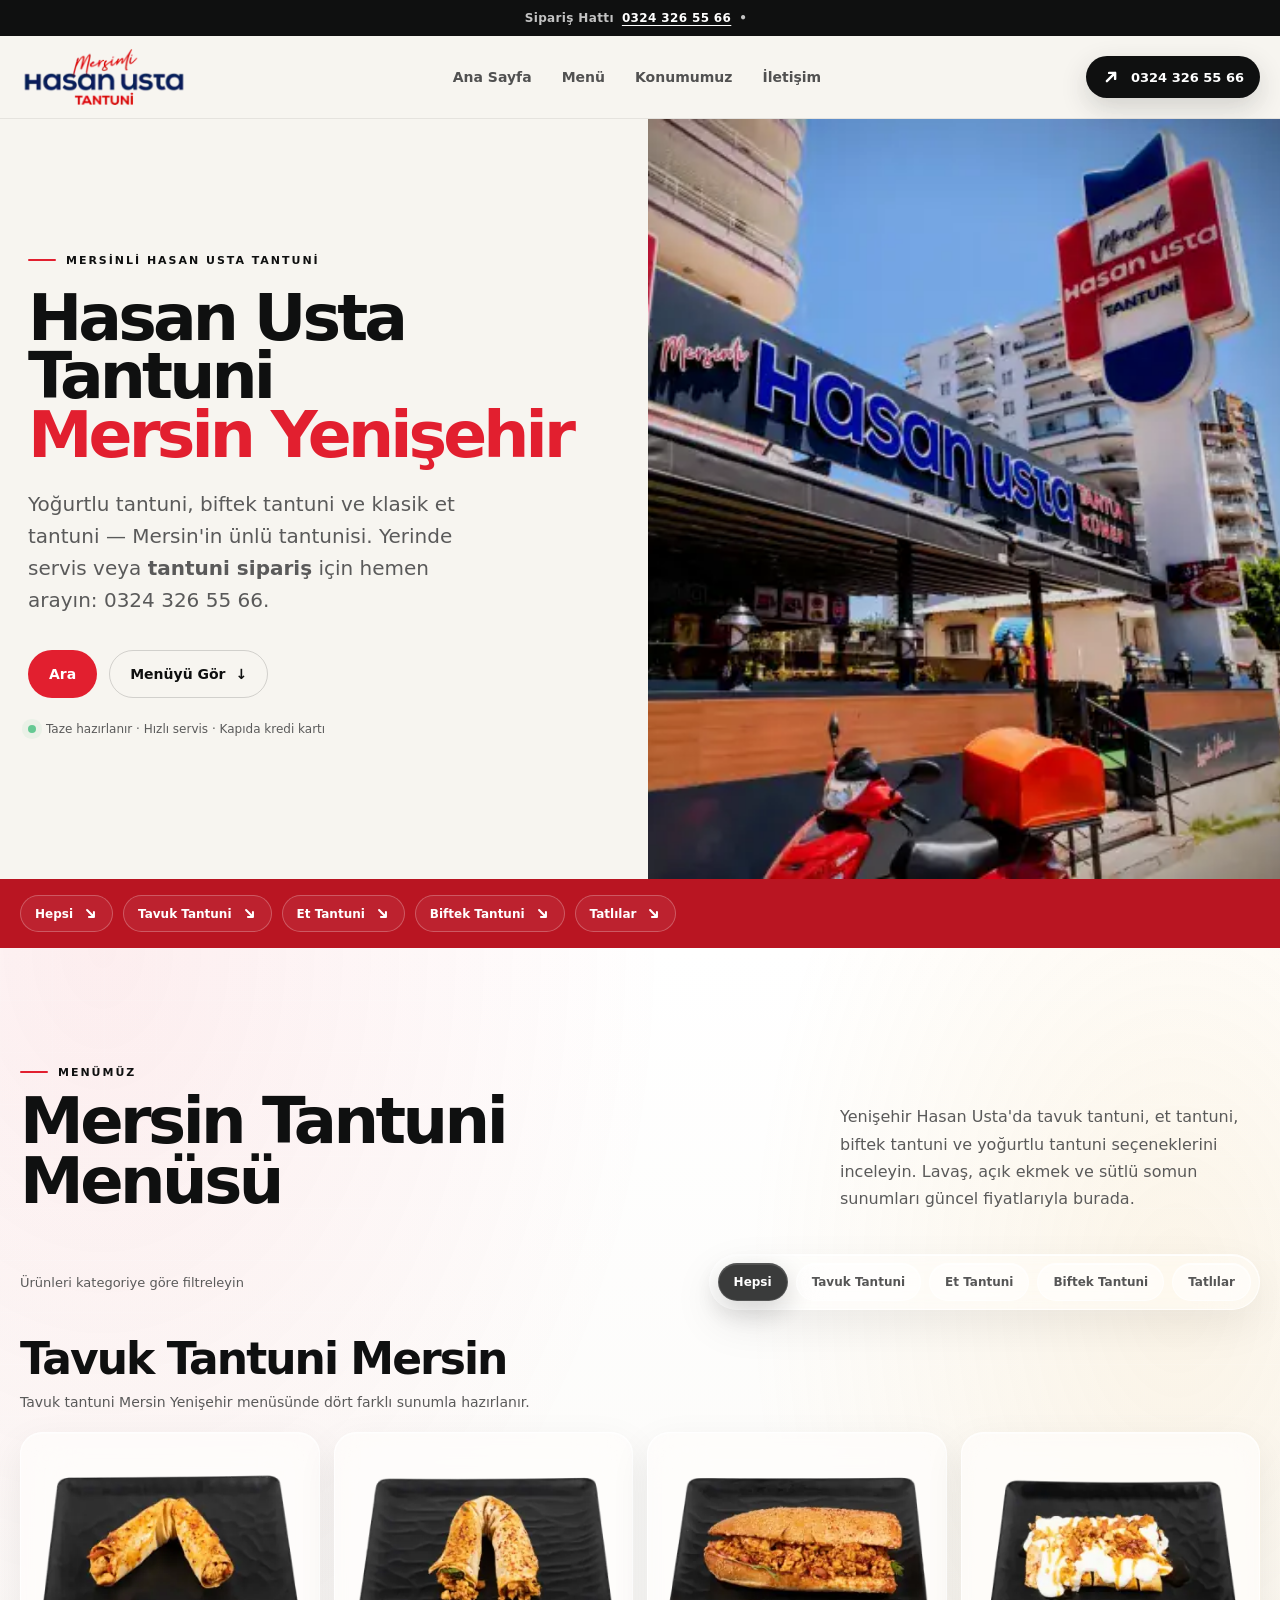
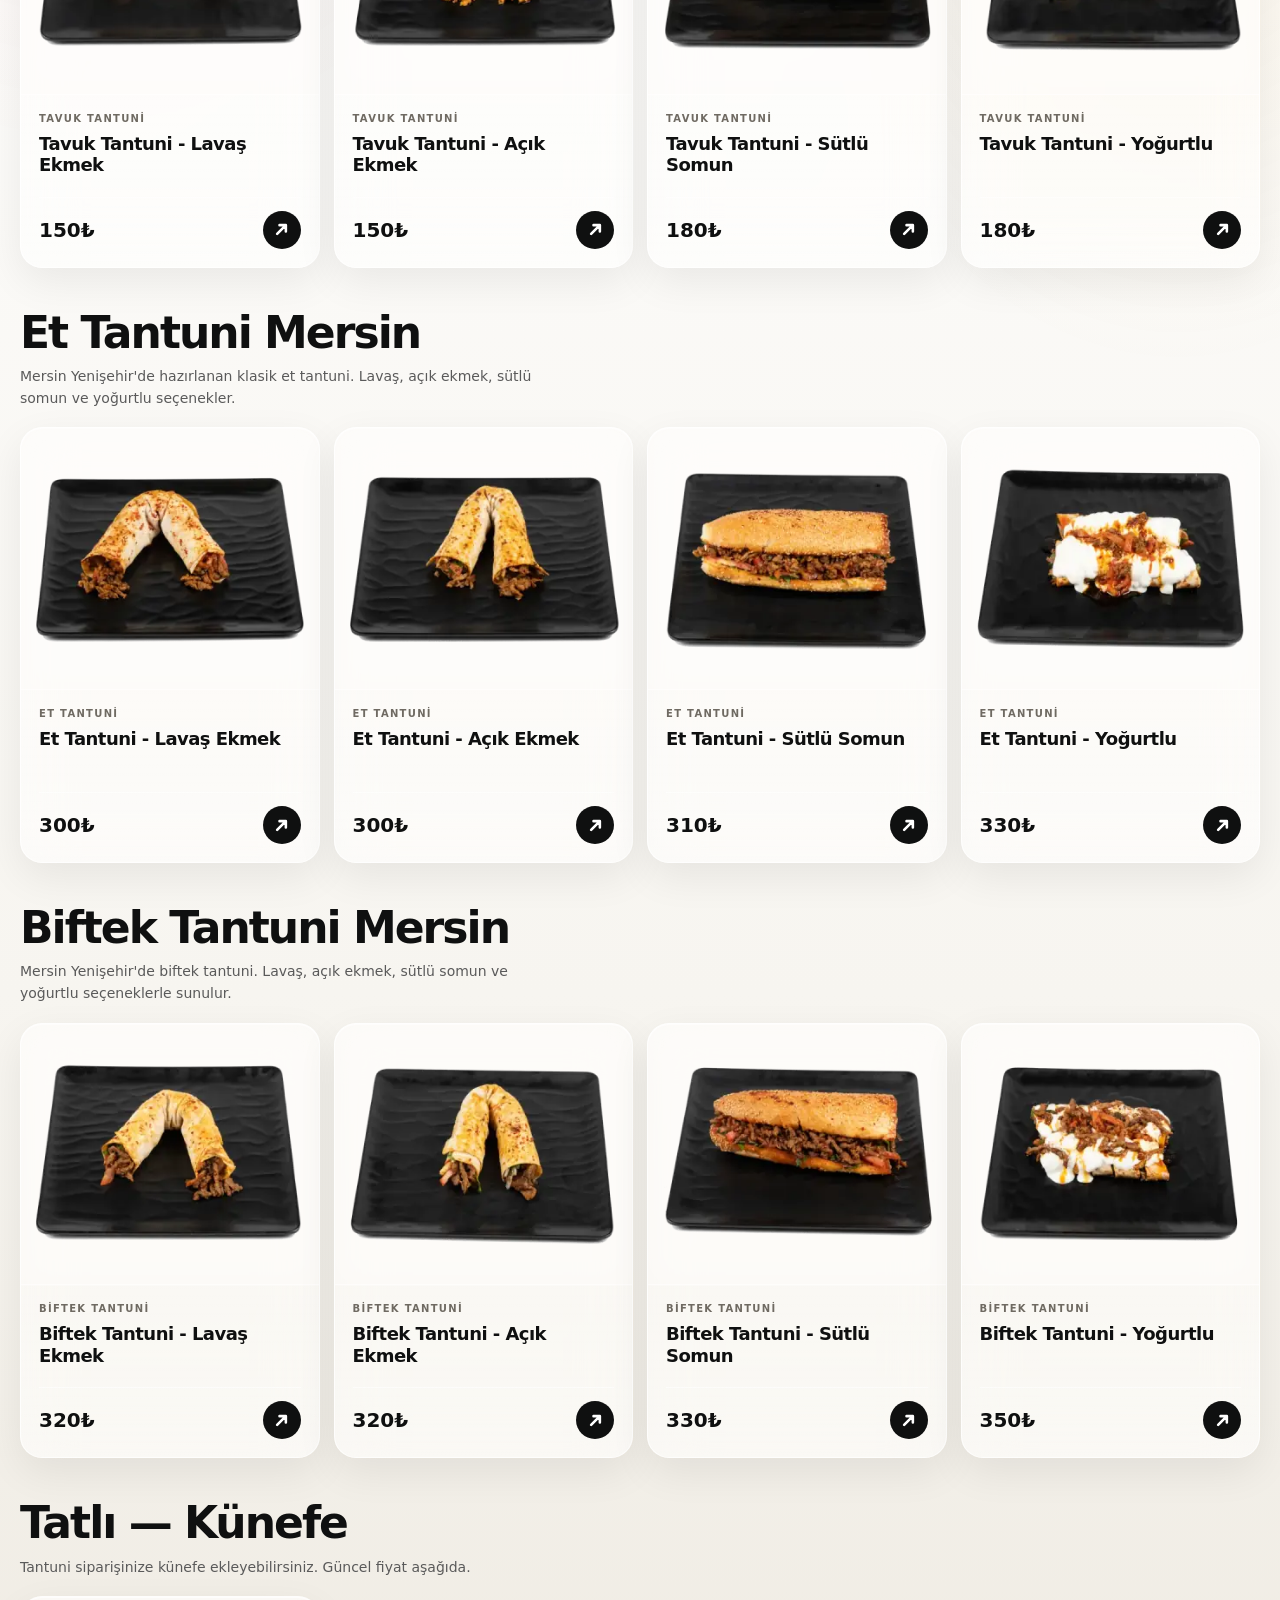
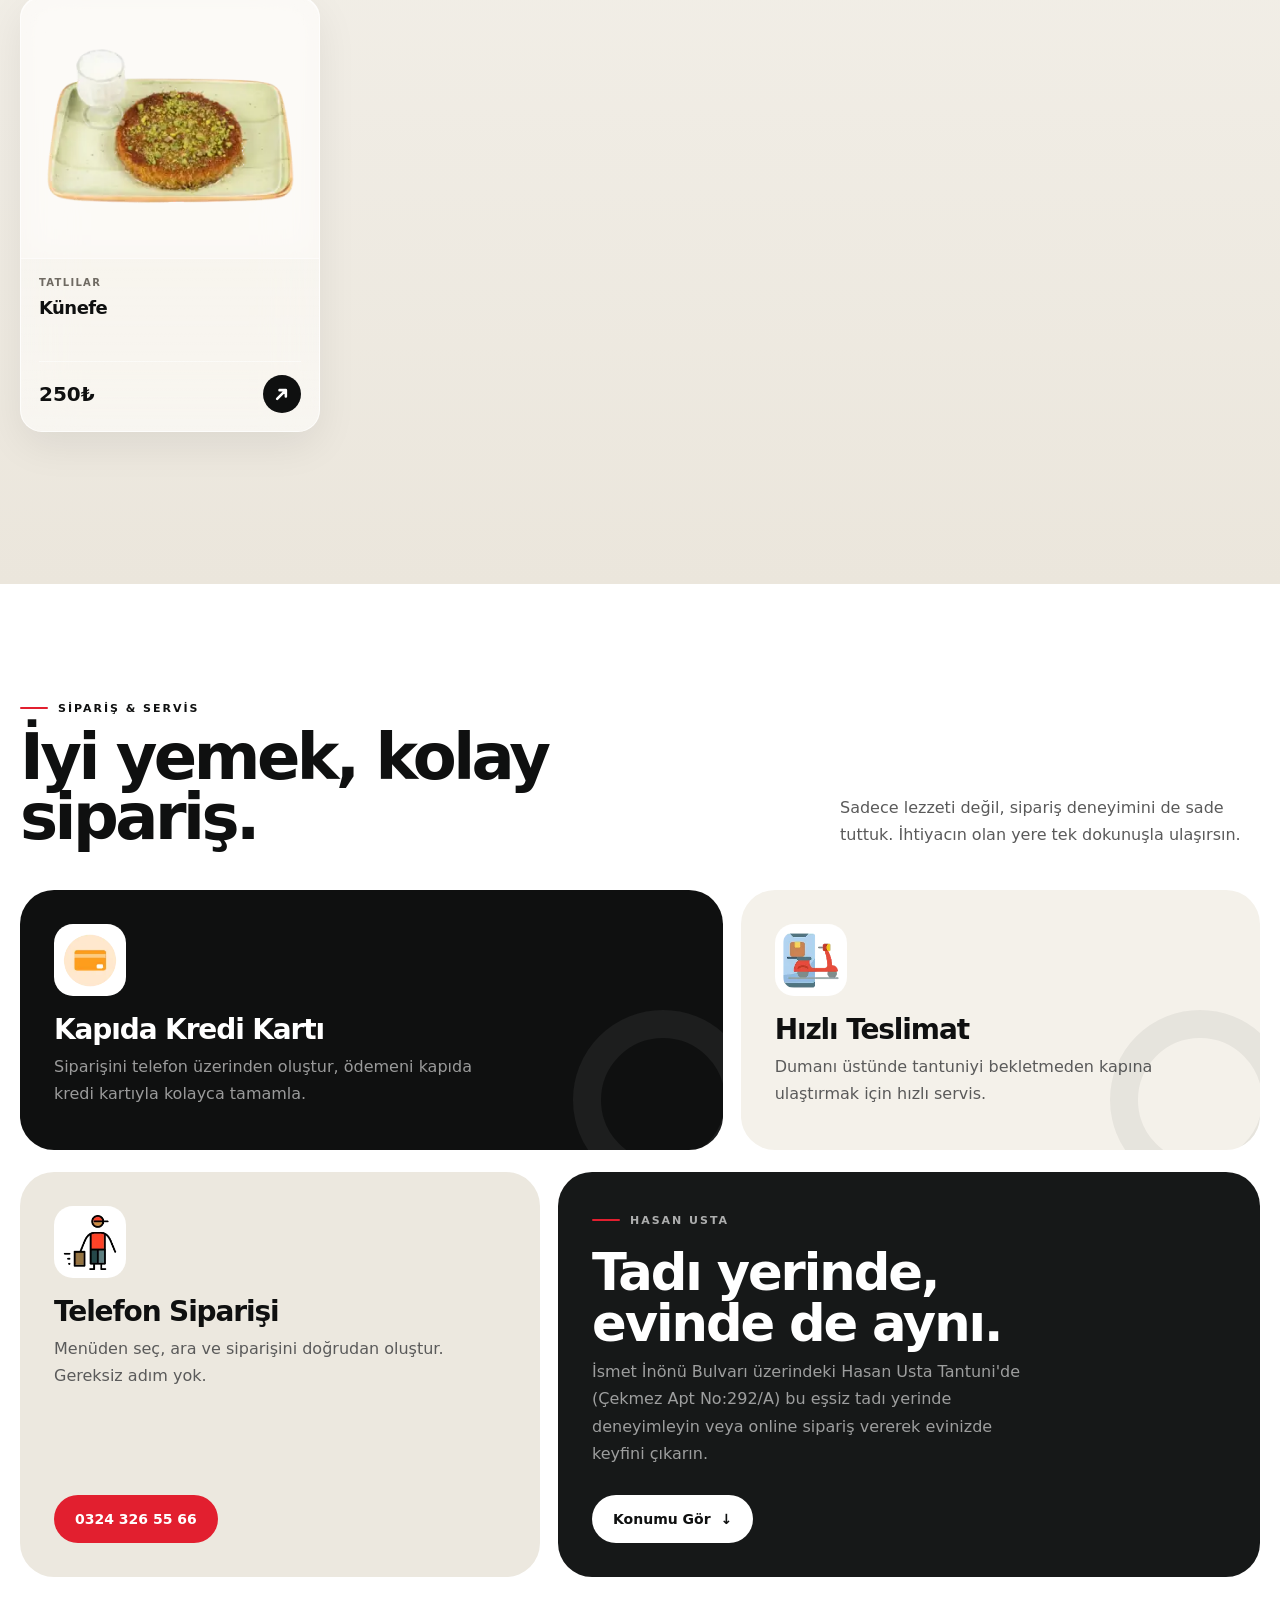
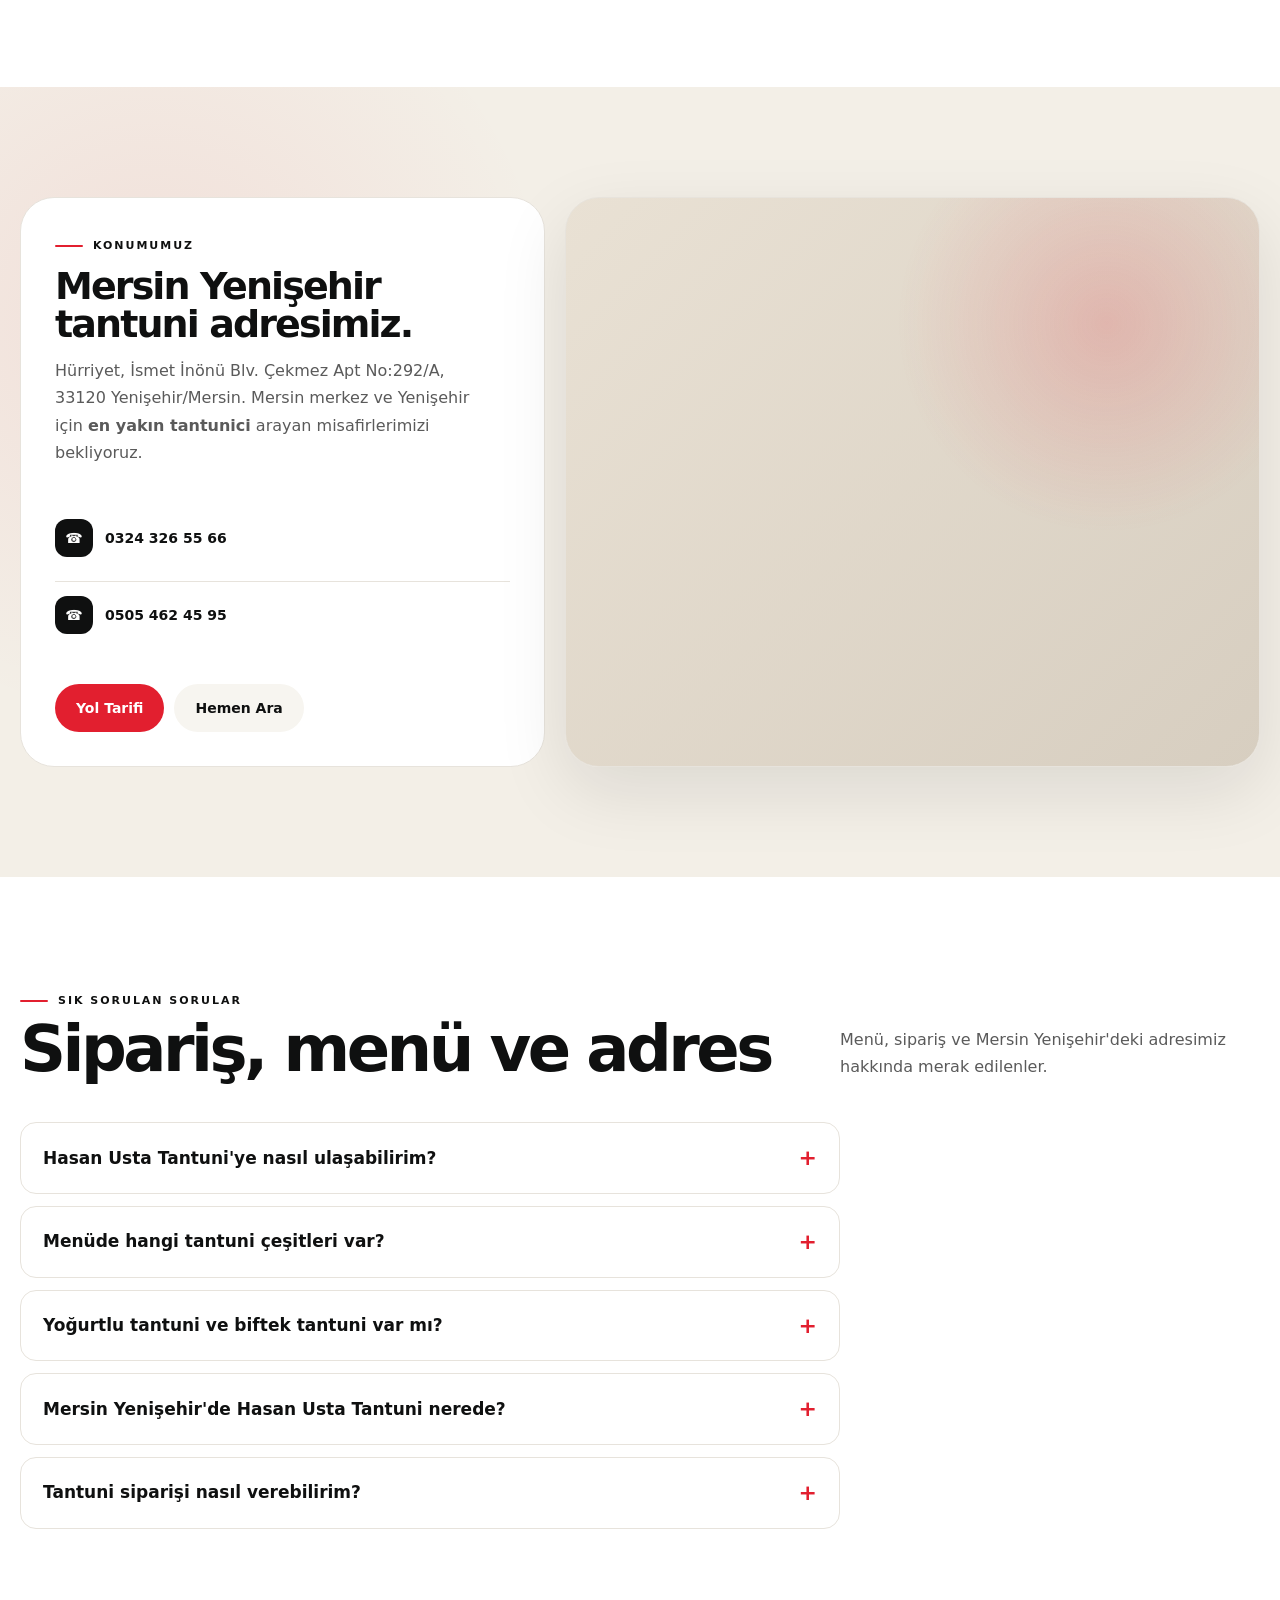
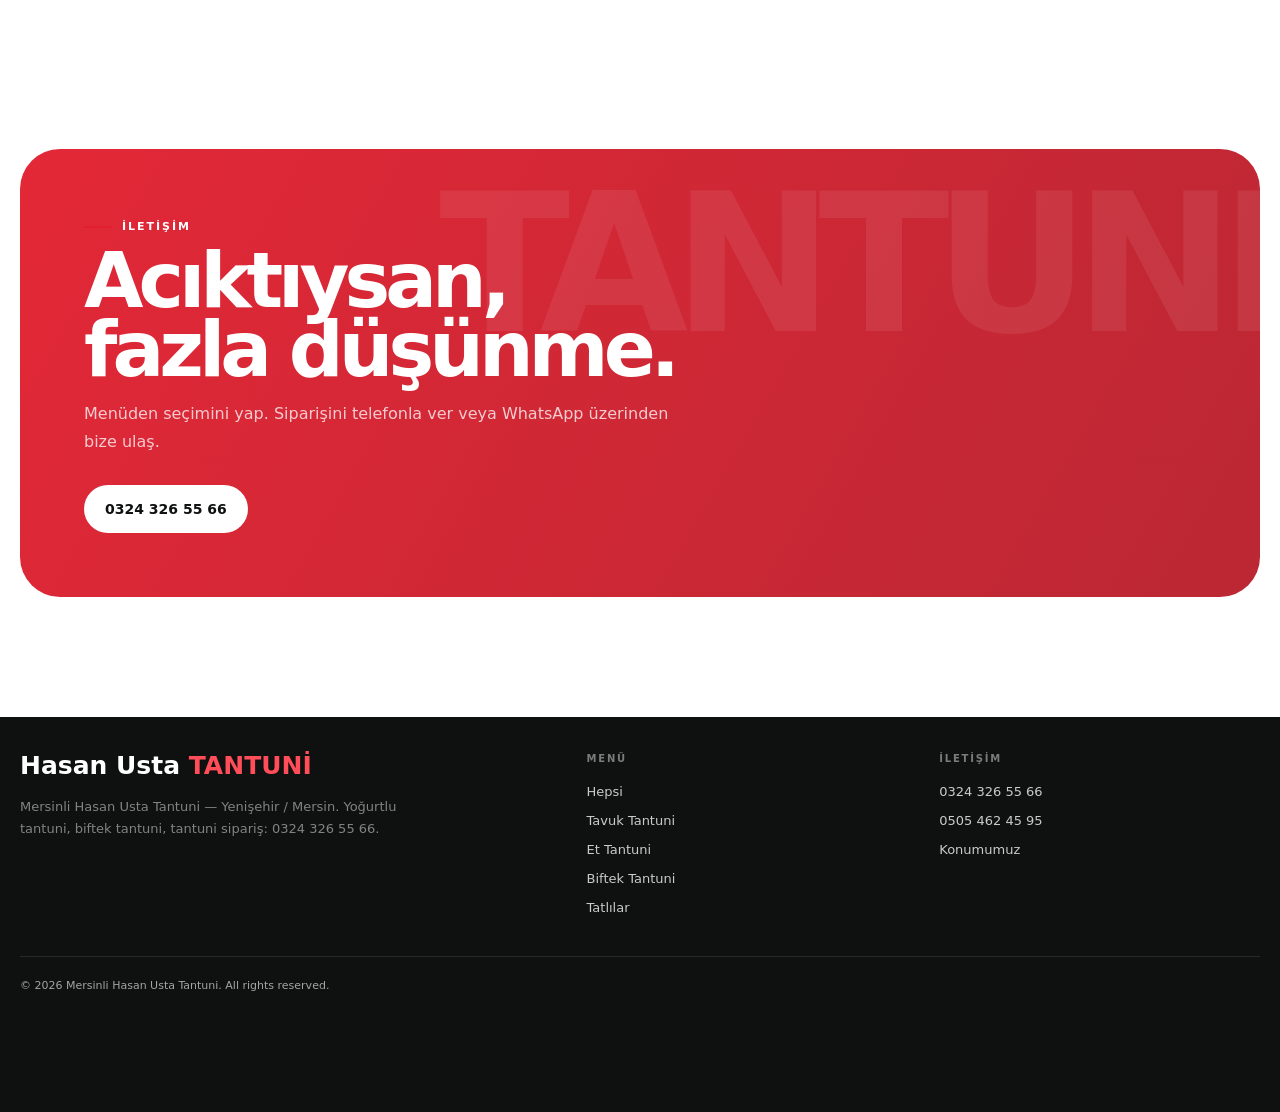
==== commit 33f20d79: "wip" ====
--- a/index.html
+++ b/index.html
@@ -101,6 +101,13 @@
         "hasMenuSection": [
           {
             "@type": "MenuSection",
+            "name": "Tavuk Tantuni",
+            "hasMenuItem": [
+              { "@type": "MenuItem", "name": "Tavuk Tantuni Yoğurtlu", "offers": { "@type": "Offer", "price": "180", "priceCurrency": "TRY" } }
+            ]
+          },
+          {
+            "@type": "MenuSection",
             "name": "Et Tantuni",
             "hasMenuItem": [
               { "@type": "MenuItem", "name": "Et Tantuni Yoğurtlu", "offers": { "@type": "Offer", "price": "330", "priceCurrency": "TRY" } },
@@ -113,13 +120,6 @@
             "hasMenuItem": [
               { "@type": "MenuItem", "name": "Biftek Tantuni Yoğurtlu", "offers": { "@type": "Offer", "price": "350", "priceCurrency": "TRY" } },
               { "@type": "MenuItem", "name": "Biftek Tantuni Lavaş", "offers": { "@type": "Offer", "price": "320", "priceCurrency": "TRY" } }
-            ]
-          },
-          {
-            "@type": "MenuSection",
-            "name": "Tavuk Tantuni",
-            "hasMenuItem": [
-              { "@type": "MenuItem", "name": "Tavuk Tantuni Yoğurtlu", "offers": { "@type": "Offer", "price": "180", "priceCurrency": "TRY" } }
             ]
           }
         ]
@@ -1216,9 +1216,9 @@
     <nav class="quick-nav" aria-label="Hızlı menü">
       <div class="container quick-nav-inner">
         <a href="#menu">Hepsi <span class="ui-icon" aria-hidden="true"><svg viewBox="0 0 24 24" fill="none"><path d="M6.5 6.5L17.5 17.5M17.5 17.5H9.5M17.5 17.5V9.5" stroke="currentColor" stroke-width="3.25" stroke-linecap="round" stroke-linejoin="round"/></svg></span></a>
+        <a href="/tavuk-tantuni/">Tavuk Tantuni <span class="ui-icon" aria-hidden="true"><svg viewBox="0 0 24 24" fill="none"><path d="M6.5 6.5L17.5 17.5M17.5 17.5H9.5M17.5 17.5V9.5" stroke="currentColor" stroke-width="3.25" stroke-linecap="round" stroke-linejoin="round"/></svg></span></a>
         <a href="/et-tantuni/">Et Tantuni <span class="ui-icon" aria-hidden="true"><svg viewBox="0 0 24 24" fill="none"><path d="M6.5 6.5L17.5 17.5M17.5 17.5H9.5M17.5 17.5V9.5" stroke="currentColor" stroke-width="3.25" stroke-linecap="round" stroke-linejoin="round"/></svg></span></a>
         <a href="/biftek-tantuni/">Biftek Tantuni <span class="ui-icon" aria-hidden="true"><svg viewBox="0 0 24 24" fill="none"><path d="M6.5 6.5L17.5 17.5M17.5 17.5H9.5M17.5 17.5V9.5" stroke="currentColor" stroke-width="3.25" stroke-linecap="round" stroke-linejoin="round"/></svg></span></a>
-        <a href="/tavuk-tantuni/">Tavuk Tantuni <span class="ui-icon" aria-hidden="true"><svg viewBox="0 0 24 24" fill="none"><path d="M6.5 6.5L17.5 17.5M17.5 17.5H9.5M17.5 17.5V9.5" stroke="currentColor" stroke-width="3.25" stroke-linecap="round" stroke-linejoin="round"/></svg></span></a>
         <a href="#tatli">Tatlılar <span class="ui-icon" aria-hidden="true"><svg viewBox="0 0 24 24" fill="none"><path d="M6.5 6.5L17.5 17.5M17.5 17.5H9.5M17.5 17.5V9.5" stroke="currentColor" stroke-width="3.25" stroke-linecap="round" stroke-linejoin="round"/></svg></span></a>
       </div>
     </nav>
@@ -1230,21 +1230,64 @@
             <span class="eyebrow">Menümüz</span>
             <h2>Mersin Tantuni Menüsü</h2>
           </div>
-          <p id="yogurtlu-tantuni">Yenişehir Hasan Usta'da yoğurtlu tantuni, et tantuni, biftek tantuni ve tavuk tantuni seçeneklerini inceleyin. Lavaş, açık ekmek ve sütlü somun sunumları güncel fiyatlarıyla burada.</p>
+          <p id="yogurtlu-tantuni">Yenişehir Hasan Usta'da tavuk tantuni, et tantuni, biftek tantuni ve yoğurtlu tantuni seçeneklerini inceleyin. Lavaş, açık ekmek ve sütlü somun sunumları güncel fiyatlarıyla burada.</p>
         </div>
 
         <div class="menu-topline">
           <div class="label">Ürünleri kategoriye göre filtreleyin</div>
           <div class="filters" role="tablist" aria-label="Menü kategorileri">
             <a class="filter active" href="#menu" data-filter="all" role="tab" aria-selected="true">Hepsi</a>
+            <a class="filter" href="#tavuk-tantuni" data-filter="tavuk" role="tab" aria-selected="false">Tavuk Tantuni</a>
             <a class="filter" href="#et-tantuni" data-filter="et" role="tab" aria-selected="false">Et Tantuni</a>
             <a class="filter" href="#biftek-tantuni" data-filter="biftek" role="tab" aria-selected="false">Biftek Tantuni</a>
-            <a class="filter" href="#tavuk-tantuni" data-filter="tavuk" role="tab" aria-selected="false">Tavuk Tantuni</a>
             <a class="filter" href="#tatli" data-filter="tatli" role="tab" aria-selected="false">Tatlılar</a>
           </div>
         </div>
 
         <div id="products">
+
+          <div class="menu-group" id="tavuk-tantuni" data-category="tavuk">
+            <h2>Tavuk Tantuni Mersin</h2>
+            <p>Tavuk tantuni Mersin Yenişehir menüsünde dört farklı sunumla hazırlanır.</p>
+            <div class="products">
+          <article class="product" data-category="tavuk">
+            <div class="product-media"><img src="assets/product-tavuk-lavas-480.webp" srcset="assets/product-tavuk-lavas-320.webp 320w, assets/product-tavuk-lavas-480.webp 480w, assets/product-tavuk-lavas.webp 720w" sizes="(max-width:560px) 92vw, (max-width:860px) 44vw, 280px" width="320" height="214" loading="lazy" decoding="async" alt="Tavuk Tantuni - Lavaş Ekmek" /></div>
+            <div class="product-body">
+              <div class="product-cat">Tavuk Tantuni</div>
+              <h3 class="product-name">Tavuk Tantuni - Lavaş Ekmek</h3>
+              <div class="product-foot"><span class="price">150₺</span><a class="order-mini" href="tel:+903243265566" aria-label="Tavuk Tantuni Lavaş sipariş et"><span class="ui-icon" aria-hidden="true"><svg viewBox="0 0 24 24" fill="none"><path d="M6.5 17.5L17.5 6.5M17.5 6.5H9.5M17.5 6.5V14.5" stroke="currentColor" stroke-width="3.25" stroke-linecap="round" stroke-linejoin="round"/></svg></span></a></div>
+            </div>
+          </article>
+
+          <article class="product reveal" data-category="tavuk">
+            <div class="product-media"><img src="assets/product-tavuk-acik-480.webp" srcset="assets/product-tavuk-acik-320.webp 320w, assets/product-tavuk-acik-480.webp 480w, assets/product-tavuk-acik.webp 720w" sizes="(max-width:560px) 92vw, (max-width:860px) 44vw, 280px" width="320" height="214" loading="lazy" decoding="async" alt="Tavuk Tantuni - Açık Ekmek" /></div>
+            <div class="product-body">
+              <div class="product-cat">Tavuk Tantuni</div>
+              <h3 class="product-name">Tavuk Tantuni - Açık Ekmek</h3>
+              <div class="product-foot"><span class="price">150₺</span><a class="order-mini" href="tel:+903243265566" aria-label="Tavuk Tantuni Açık Ekmek sipariş et"><span class="ui-icon" aria-hidden="true"><svg viewBox="0 0 24 24" fill="none"><path d="M6.5 17.5L17.5 6.5M17.5 6.5H9.5M17.5 6.5V14.5" stroke="currentColor" stroke-width="3.25" stroke-linecap="round" stroke-linejoin="round"/></svg></span></a></div>
+            </div>
+          </article>
+
+          <article class="product reveal" data-category="tavuk">
+            <div class="product-media"><img src="assets/product-tavuk-sutlu-somun-480.webp" srcset="assets/product-tavuk-sutlu-somun-320.webp 320w, assets/product-tavuk-sutlu-somun-480.webp 480w, assets/product-tavuk-sutlu-somun.webp 720w" sizes="(max-width:560px) 92vw, (max-width:860px) 44vw, 280px" width="320" height="214" loading="lazy" decoding="async" alt="Tavuk Tantuni - Sütlü Somun" /></div>
+            <div class="product-body">
+              <div class="product-cat">Tavuk Tantuni</div>
+              <h3 class="product-name">Tavuk Tantuni - Sütlü Somun</h3>
+              <div class="product-foot"><span class="price">180₺</span><a class="order-mini" href="tel:+903243265566" aria-label="Tavuk Tantuni Sütlü Somun sipariş et"><span class="ui-icon" aria-hidden="true"><svg viewBox="0 0 24 24" fill="none"><path d="M6.5 17.5L17.5 6.5M17.5 6.5H9.5M17.5 6.5V14.5" stroke="currentColor" stroke-width="3.25" stroke-linecap="round" stroke-linejoin="round"/></svg></span></a></div>
+            </div>
+          </article>
+
+          <article class="product reveal" data-category="tavuk">
+            <div class="product-media"><img src="assets/product-tavuk-yogurtlu-480.webp" srcset="assets/product-tavuk-yogurtlu-320.webp 320w, assets/product-tavuk-yogurtlu-480.webp 480w, assets/product-tavuk-yogurtlu.webp 720w" sizes="(max-width:560px) 92vw, (max-width:860px) 44vw, 280px" width="320" height="214" loading="lazy" decoding="async" alt="Tavuk Tantuni - Yoğurtlu" /></div>
+            <div class="product-body">
+              <div class="product-cat">Tavuk Tantuni</div>
+              <h3 class="product-name">Tavuk Tantuni - Yoğurtlu</h3>
+              <div class="product-foot"><span class="price">180₺</span><a class="order-mini" href="tel:+903243265566" aria-label="Tavuk Tantuni Yoğurtlu sipariş et"><span class="ui-icon" aria-hidden="true"><svg viewBox="0 0 24 24" fill="none"><path d="M6.5 17.5L17.5 6.5M17.5 6.5H9.5M17.5 6.5V14.5" stroke="currentColor" stroke-width="3.25" stroke-linecap="round" stroke-linejoin="round"/></svg></span></a></div>
+            </div>
+          </article>
+            </div>
+          </div>
+
           <div class="menu-group" id="et-tantuni" data-category="et">
             <h2>Et Tantuni Mersin</h2>
             <p>Mersin Yenişehir'de hazırlanan klasik et tantuni. Lavaş, açık ekmek, sütlü somun ve yoğurtlu seçenekler.</p>
@@ -1328,49 +1371,6 @@
           </article>
             </div>
           </div>
-
-          <div class="menu-group" id="tavuk-tantuni" data-category="tavuk">
-            <h2>Tavuk Tantuni Mersin</h2>
-            <p>Tavuk tantuni Mersin Yenişehir menüsünde dört farklı sunumla hazırlanır.</p>
-            <div class="products">
-          <article class="product" data-category="tavuk">
-            <div class="product-media"><img src="assets/product-tavuk-lavas-480.webp" srcset="assets/product-tavuk-lavas-320.webp 320w, assets/product-tavuk-lavas-480.webp 480w, assets/product-tavuk-lavas.webp 720w" sizes="(max-width:560px) 92vw, (max-width:860px) 44vw, 280px" width="320" height="214" loading="lazy" decoding="async" alt="Tavuk Tantuni - Lavaş Ekmek" /></div>
-            <div class="product-body">
-              <div class="product-cat">Tavuk Tantuni</div>
-              <h3 class="product-name">Tavuk Tantuni - Lavaş Ekmek</h3>
-              <div class="product-foot"><span class="price">150₺</span><a class="order-mini" href="tel:+903243265566" aria-label="Tavuk Tantuni Lavaş sipariş et"><span class="ui-icon" aria-hidden="true"><svg viewBox="0 0 24 24" fill="none"><path d="M6.5 17.5L17.5 6.5M17.5 6.5H9.5M17.5 6.5V14.5" stroke="currentColor" stroke-width="3.25" stroke-linecap="round" stroke-linejoin="round"/></svg></span></a></div>
-            </div>
-          </article>
-
-          <article class="product reveal" data-category="tavuk">
-            <div class="product-media"><img src="assets/product-tavuk-acik-480.webp" srcset="assets/product-tavuk-acik-320.webp 320w, assets/product-tavuk-acik-480.webp 480w, assets/product-tavuk-acik.webp 720w" sizes="(max-width:560px) 92vw, (max-width:860px) 44vw, 280px" width="320" height="214" loading="lazy" decoding="async" alt="Tavuk Tantuni - Açık Ekmek" /></div>
-            <div class="product-body">
-              <div class="product-cat">Tavuk Tantuni</div>
-              <h3 class="product-name">Tavuk Tantuni - Açık Ekmek</h3>
-              <div class="product-foot"><span class="price">150₺</span><a class="order-mini" href="tel:+903243265566" aria-label="Tavuk Tantuni Açık Ekmek sipariş et"><span class="ui-icon" aria-hidden="true"><svg viewBox="0 0 24 24" fill="none"><path d="M6.5 17.5L17.5 6.5M17.5 6.5H9.5M17.5 6.5V14.5" stroke="currentColor" stroke-width="3.25" stroke-linecap="round" stroke-linejoin="round"/></svg></span></a></div>
-            </div>
-          </article>
-
-          <article class="product reveal" data-category="tavuk">
-            <div class="product-media"><img src="assets/product-tavuk-sutlu-somun-480.webp" srcset="assets/product-tavuk-sutlu-somun-320.webp 320w, assets/product-tavuk-sutlu-somun-480.webp 480w, assets/product-tavuk-sutlu-somun.webp 720w" sizes="(max-width:560px) 92vw, (max-width:860px) 44vw, 280px" width="320" height="214" loading="lazy" decoding="async" alt="Tavuk Tantuni - Sütlü Somun" /></div>
-            <div class="product-body">
-              <div class="product-cat">Tavuk Tantuni</div>
-              <h3 class="product-name">Tavuk Tantuni - Sütlü Somun</h3>
-              <div class="product-foot"><span class="price">180₺</span><a class="order-mini" href="tel:+903243265566" aria-label="Tavuk Tantuni Sütlü Somun sipariş et"><span class="ui-icon" aria-hidden="true"><svg viewBox="0 0 24 24" fill="none"><path d="M6.5 17.5L17.5 6.5M17.5 6.5H9.5M17.5 6.5V14.5" stroke="currentColor" stroke-width="3.25" stroke-linecap="round" stroke-linejoin="round"/></svg></span></a></div>
-            </div>
-          </article>
-
-          <article class="product reveal" data-category="tavuk">
-            <div class="product-media"><img src="assets/product-tavuk-yogurtlu-480.webp" srcset="assets/product-tavuk-yogurtlu-320.webp 320w, assets/product-tavuk-yogurtlu-480.webp 480w, assets/product-tavuk-yogurtlu.webp 720w" sizes="(max-width:560px) 92vw, (max-width:860px) 44vw, 280px" width="320" height="214" loading="lazy" decoding="async" alt="Tavuk Tantuni - Yoğurtlu" /></div>
-            <div class="product-body">
-              <div class="product-cat">Tavuk Tantuni</div>
-              <h3 class="product-name">Tavuk Tantuni - Yoğurtlu</h3>
-              <div class="product-foot"><span class="price">180₺</span><a class="order-mini" href="tel:+903243265566" aria-label="Tavuk Tantuni Yoğurtlu sipariş et"><span class="ui-icon" aria-hidden="true"><svg viewBox="0 0 24 24" fill="none"><path d="M6.5 17.5L17.5 6.5M17.5 6.5H9.5M17.5 6.5V14.5" stroke="currentColor" stroke-width="3.25" stroke-linecap="round" stroke-linejoin="round"/></svg></span></a></div>
-            </div>
-          </article>
-            </div>
-          </div>
-
           <div class="menu-group" id="tatli" data-category="tatli">
             <h2>Tatlı — Künefe</h2>
             <p>Tantuni siparişinize künefe ekleyebilirsiniz. Güncel fiyat aşağıda.</p>
@@ -1500,7 +1500,7 @@
           </details>
           <details class="faq-item">
             <summary>Yoğurtlu tantuni ve biftek tantuni var mı?</summary>
-            <p>Evet. Et, biftek ve tavuk tantunide yoğurtlu seçenek bulunuyor. Fiyatlar <a href="/et-tantuni/">et tantuni</a>, <a href="/biftek-tantuni/">biftek tantuni</a> ve <a href="/tavuk-tantuni/">tavuk tantuni</a> sayfalarında.</p>
+            <p>Evet. Et, biftek ve tavuk tantunide yoğurtlu seçenek bulunuyor. Fiyatlar <a href="/tavuk-tantuni/">tavuk tantuni</a>, <a href="/et-tantuni/">et tantuni</a> ve <a href="/biftek-tantuni/">biftek tantuni</a> sayfalarında.</p>
           </details>
           <details class="faq-item">
             <summary>Mersin Yenişehir'de Hasan Usta Tantuni nerede?</summary>
@@ -1540,9 +1540,9 @@
         <div class="footer-col">
           <div class="footer-title">Menü</div>
           <a href="#menu">Hepsi</a>
+          <a href="/tavuk-tantuni/">Tavuk Tantuni</a>
           <a href="/et-tantuni/">Et Tantuni</a>
           <a href="/biftek-tantuni/">Biftek Tantuni</a>
-          <a href="/tavuk-tantuni/">Tavuk Tantuni</a>
           <a href="#tatli">Tatlılar</a>
         </div>
 
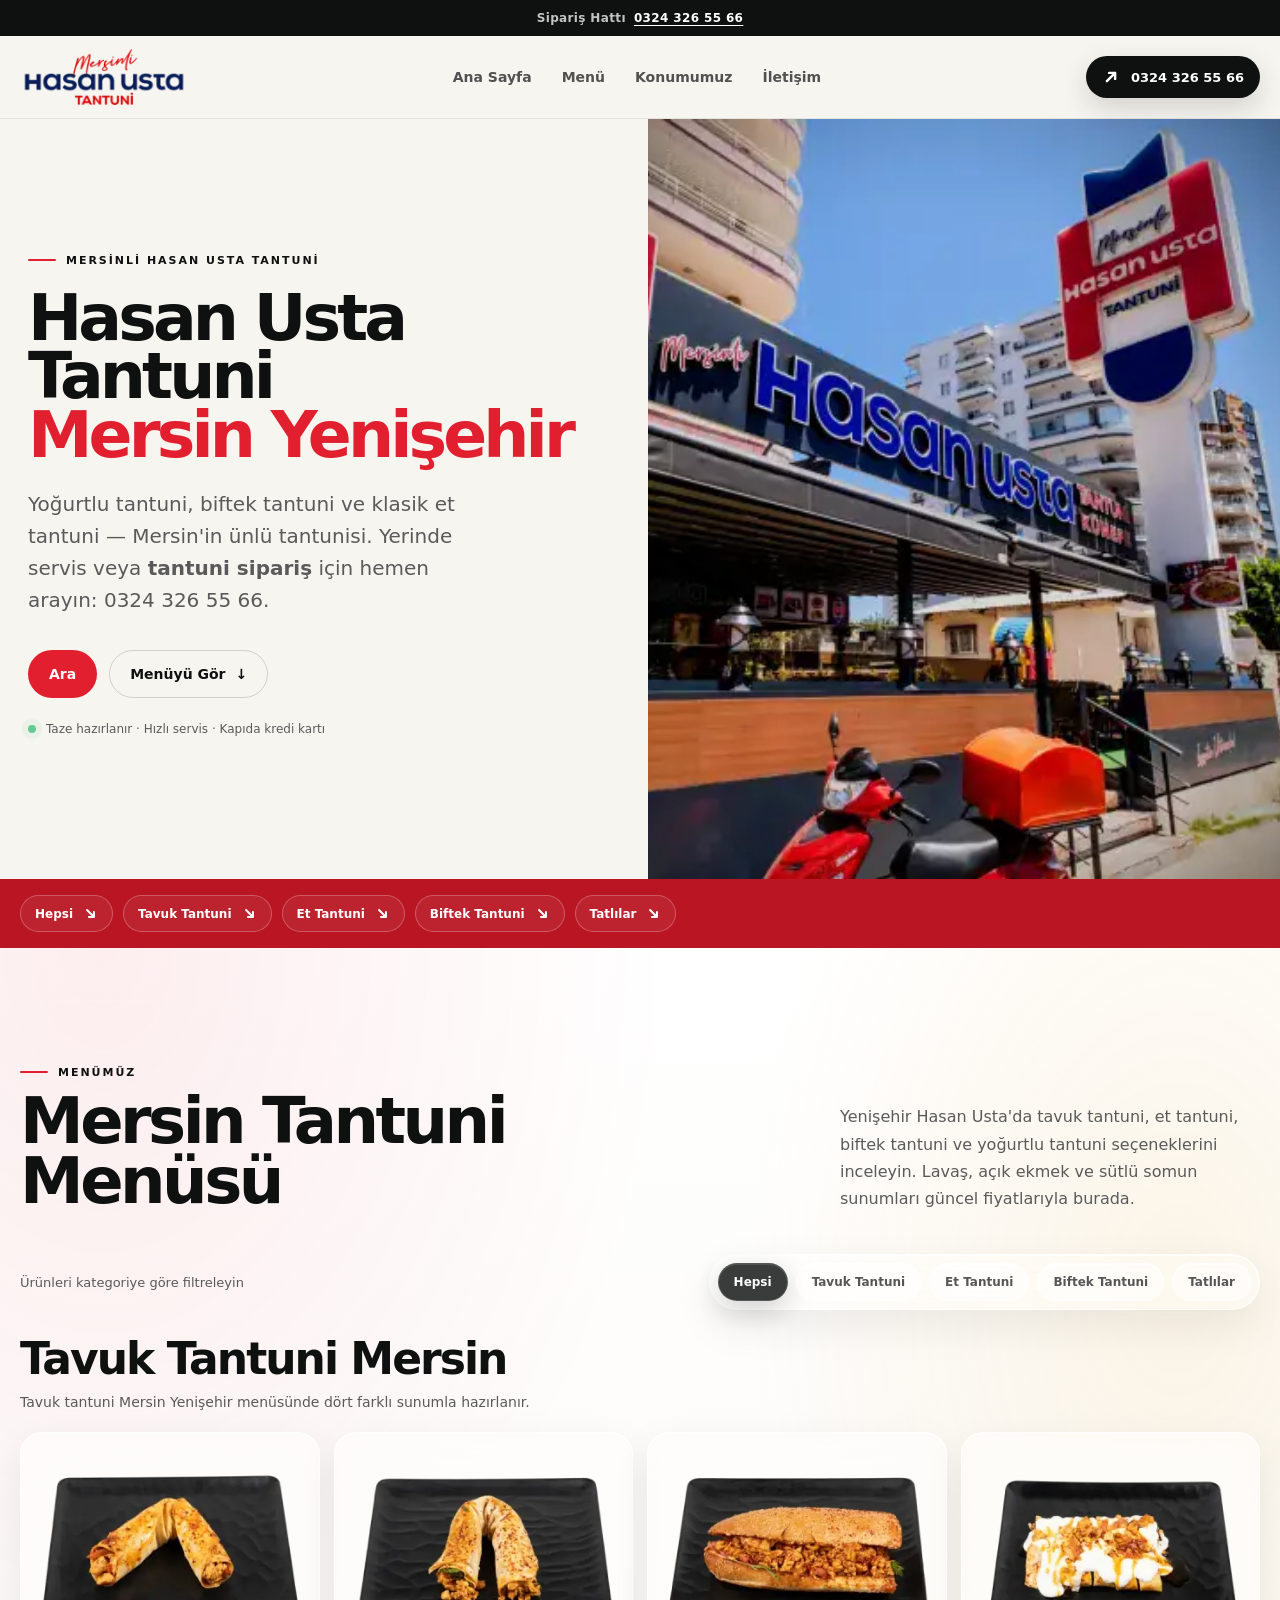
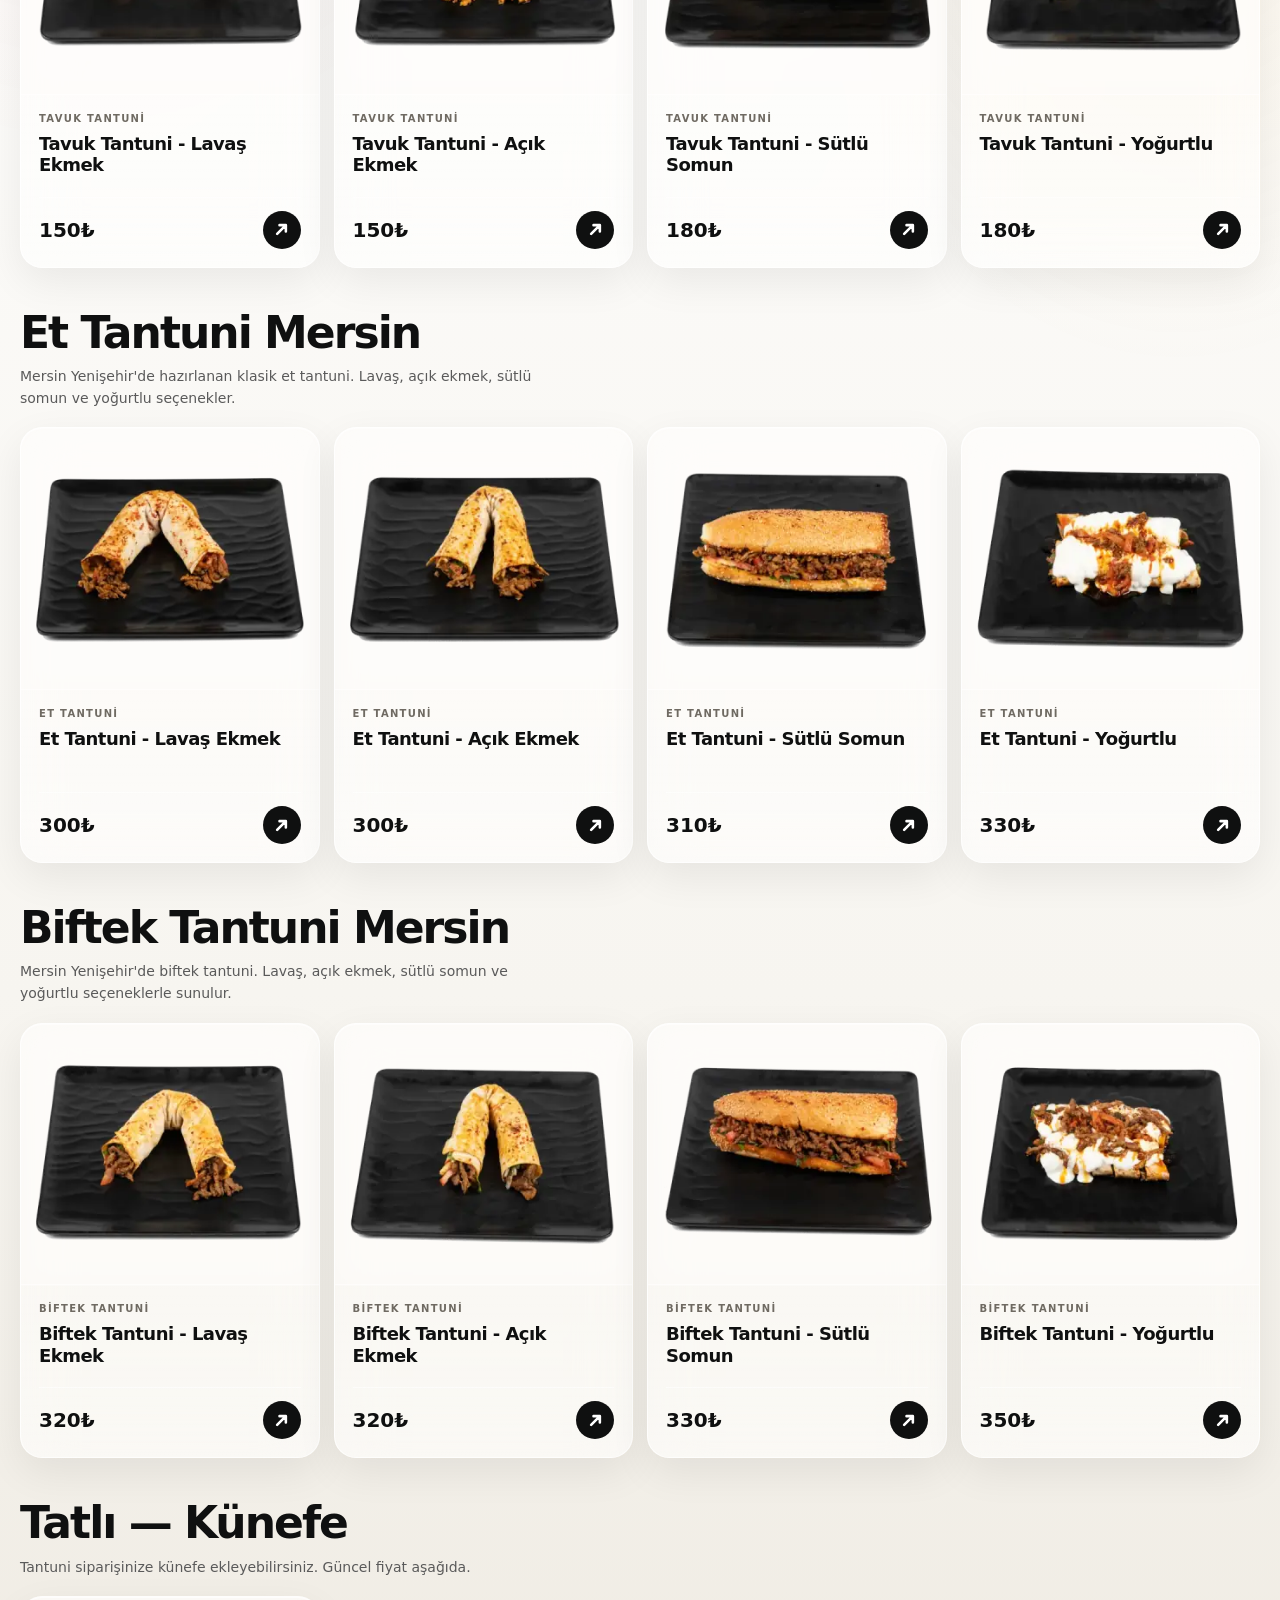
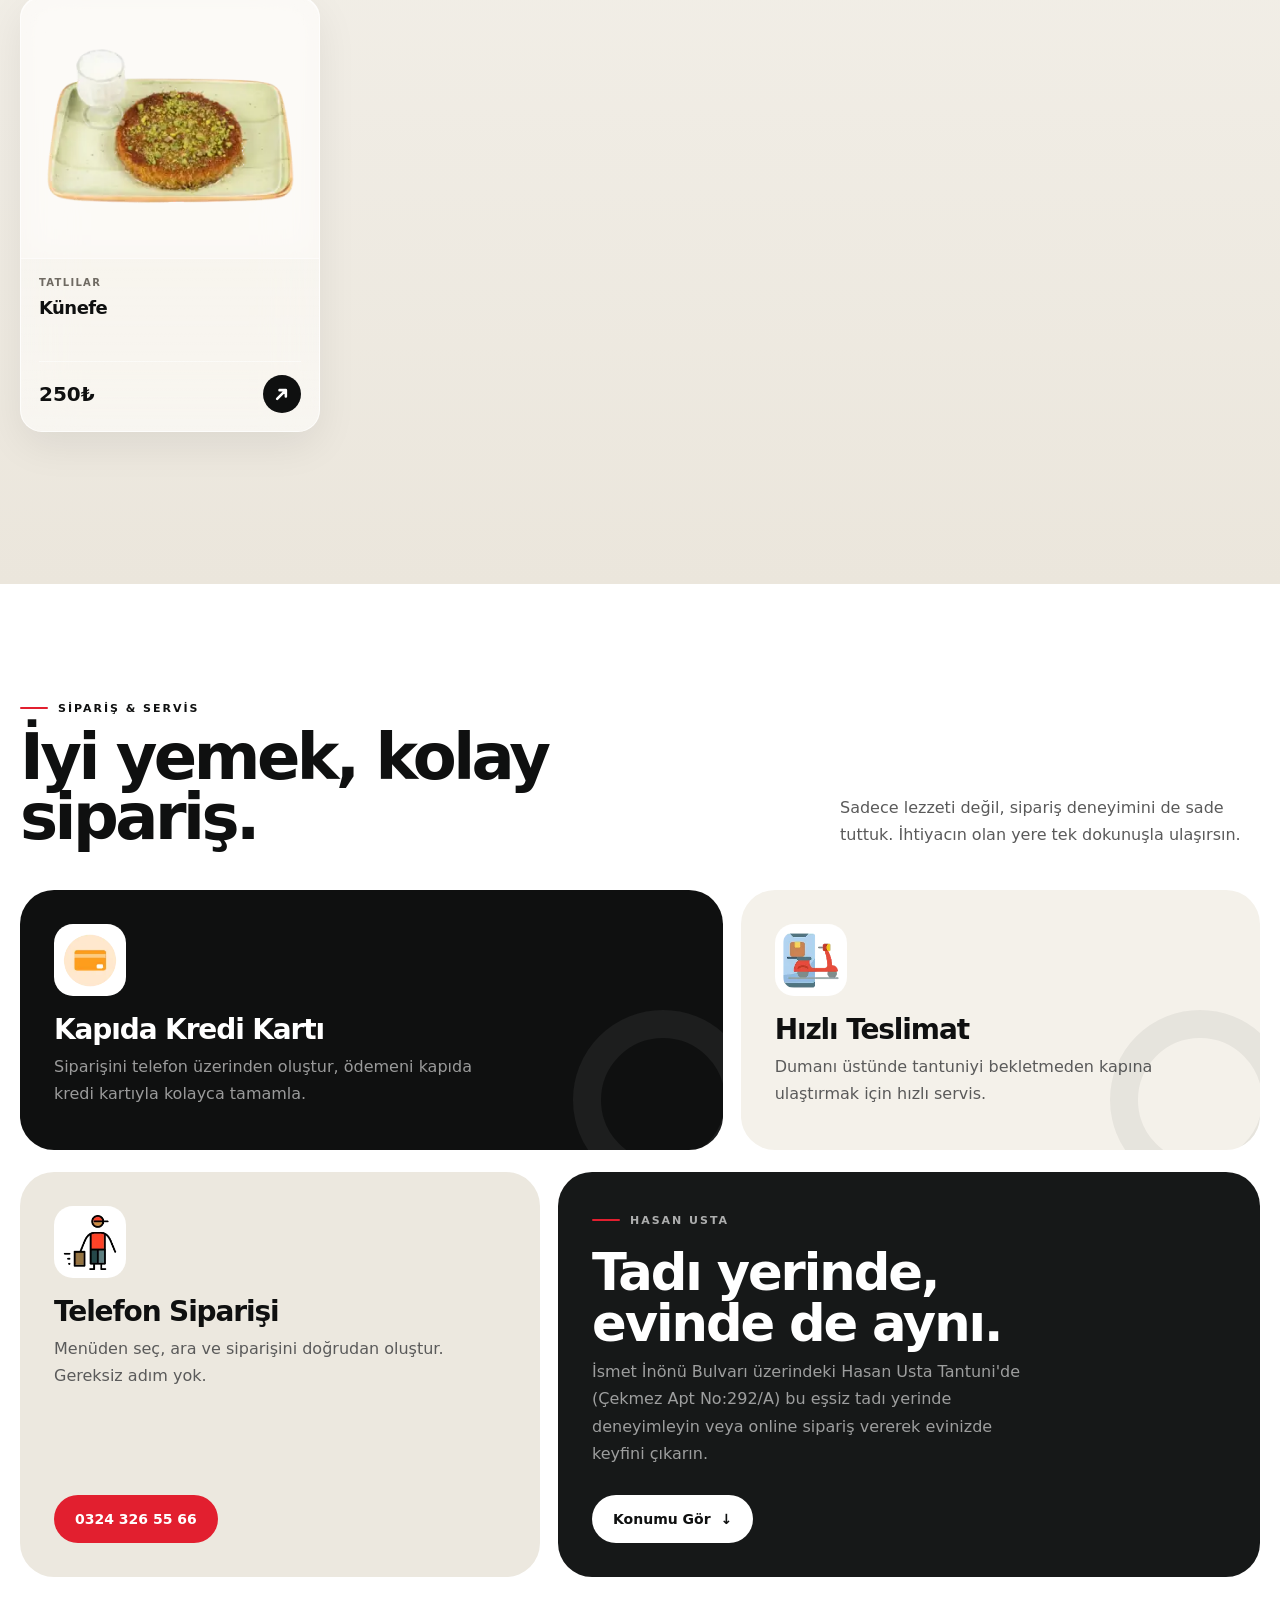
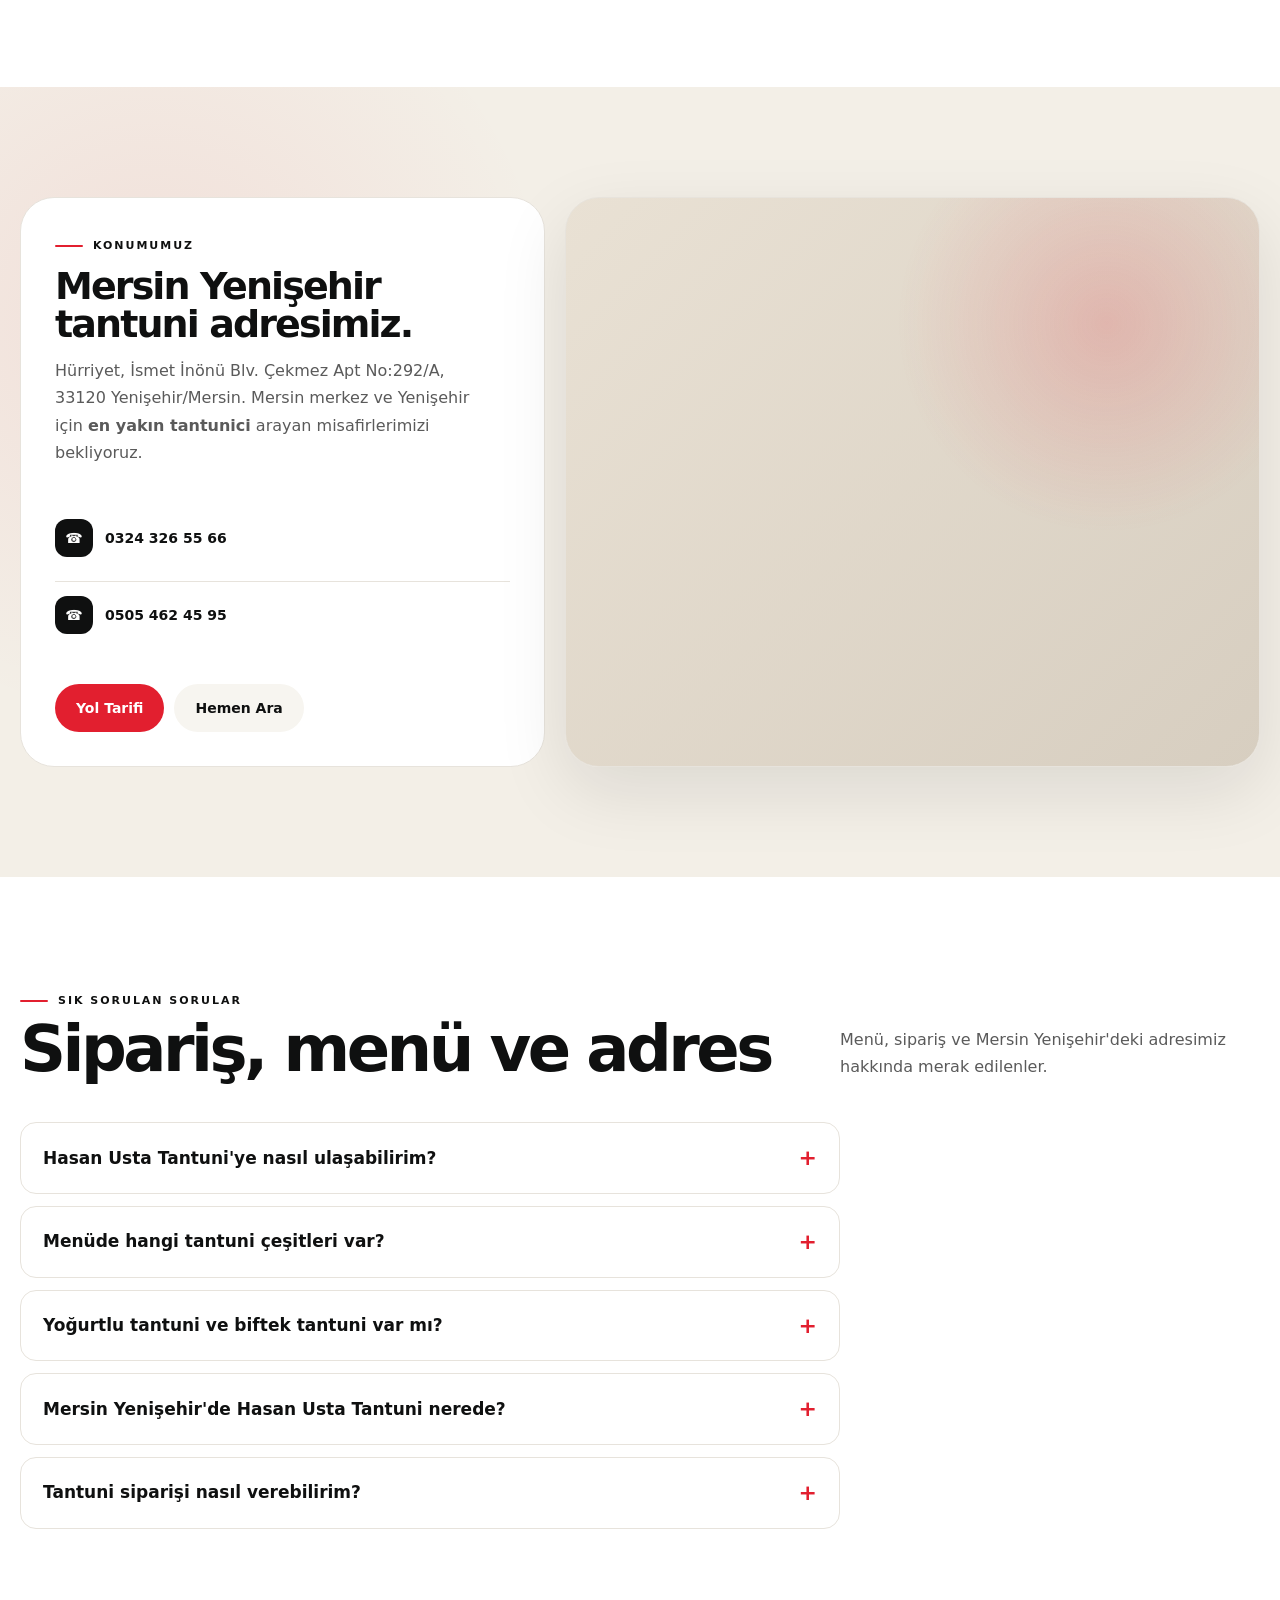
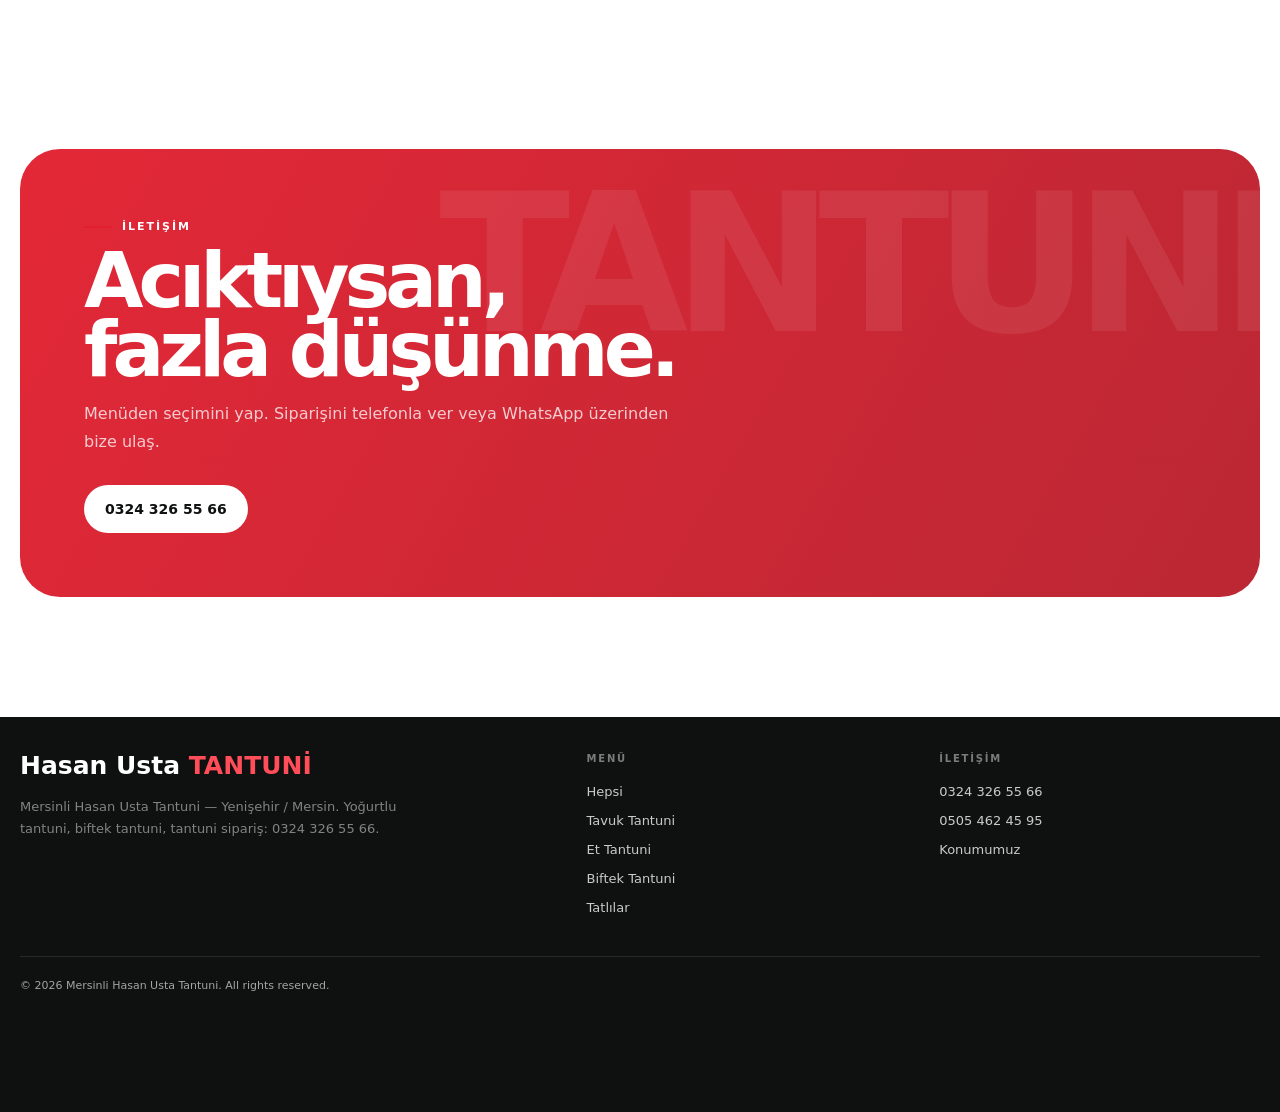
==== commit c0f35a19: "wip" ====
--- a/index.html
+++ b/index.html
@@ -1018,6 +1018,7 @@
 
     /* Geçici: WhatsApp butonları gizli — geri açmak için bu bloğu sil */
     .topbar a[href*="wa.me"],
+    .topbar span:has(+ a[href*="wa.me"]),
     a.btn-wa,
     a.mobile-wa,
     a.contact-row[href*="wa.me"],
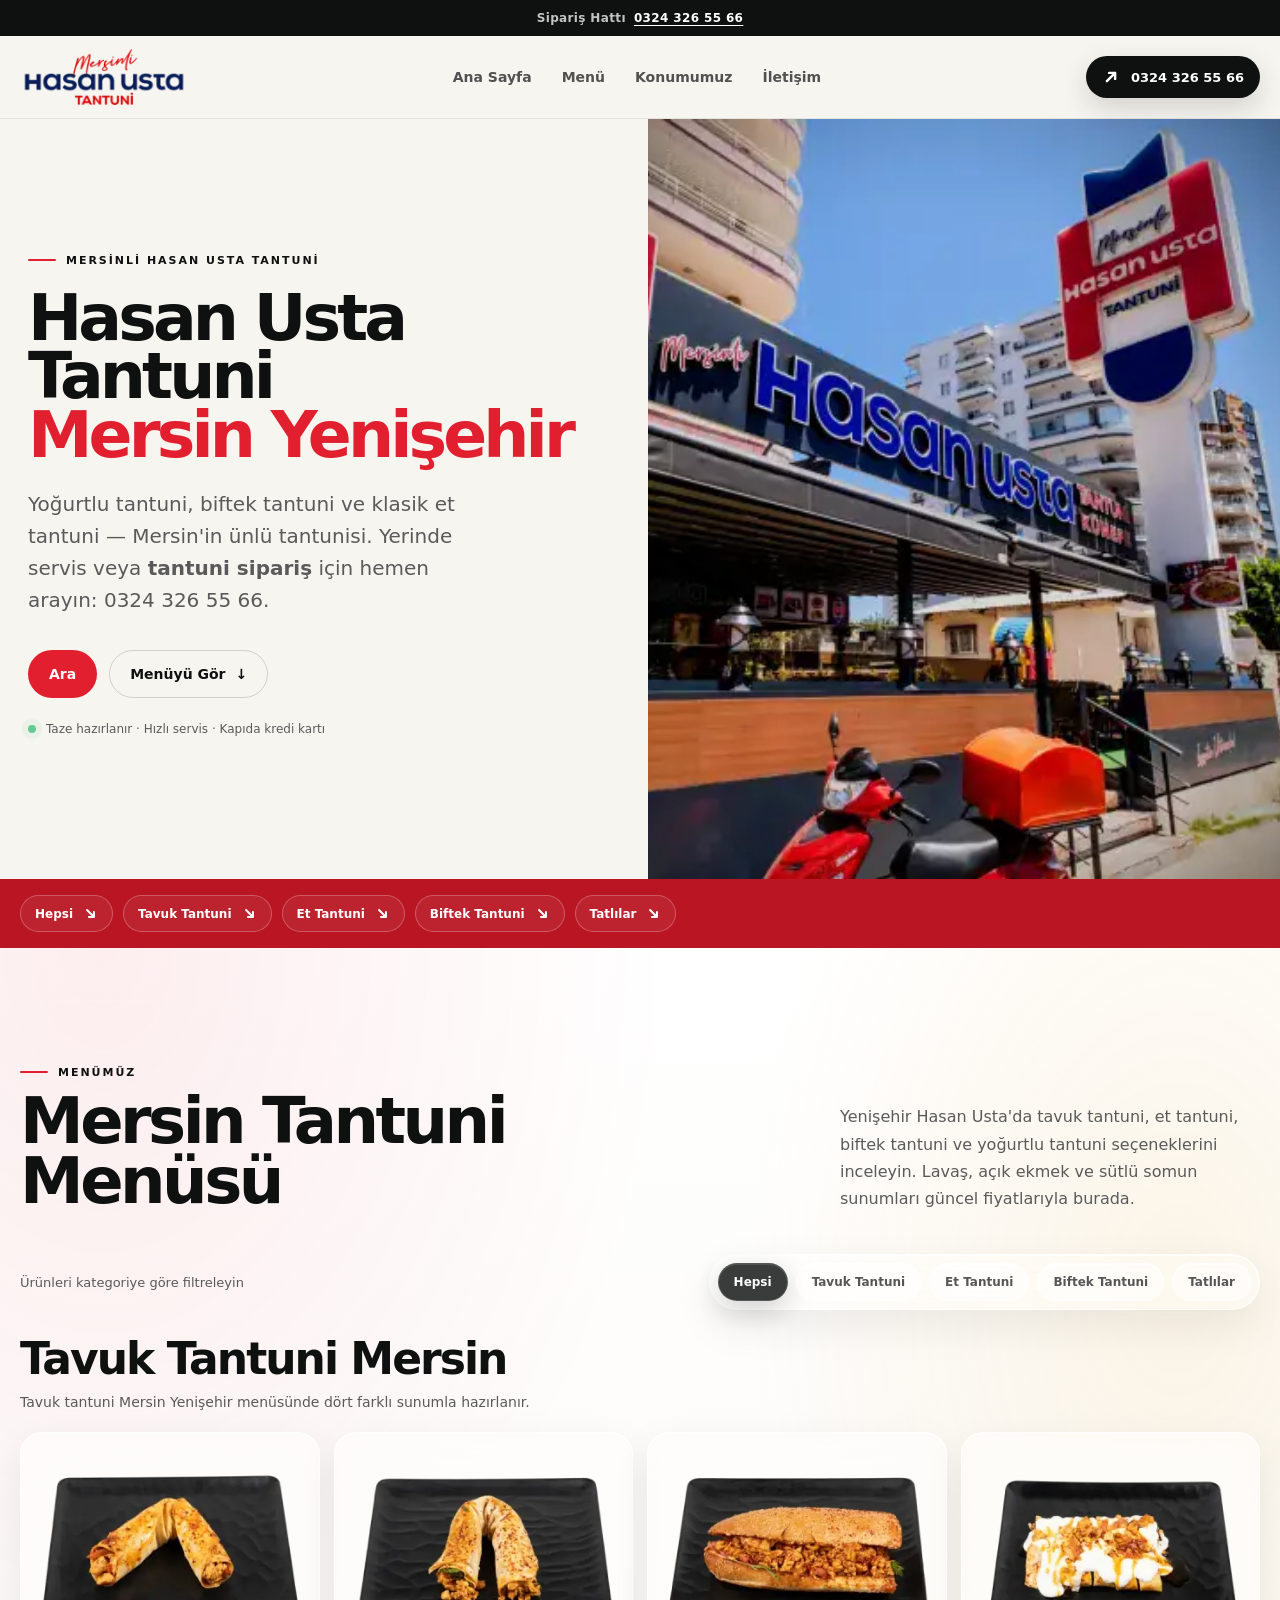
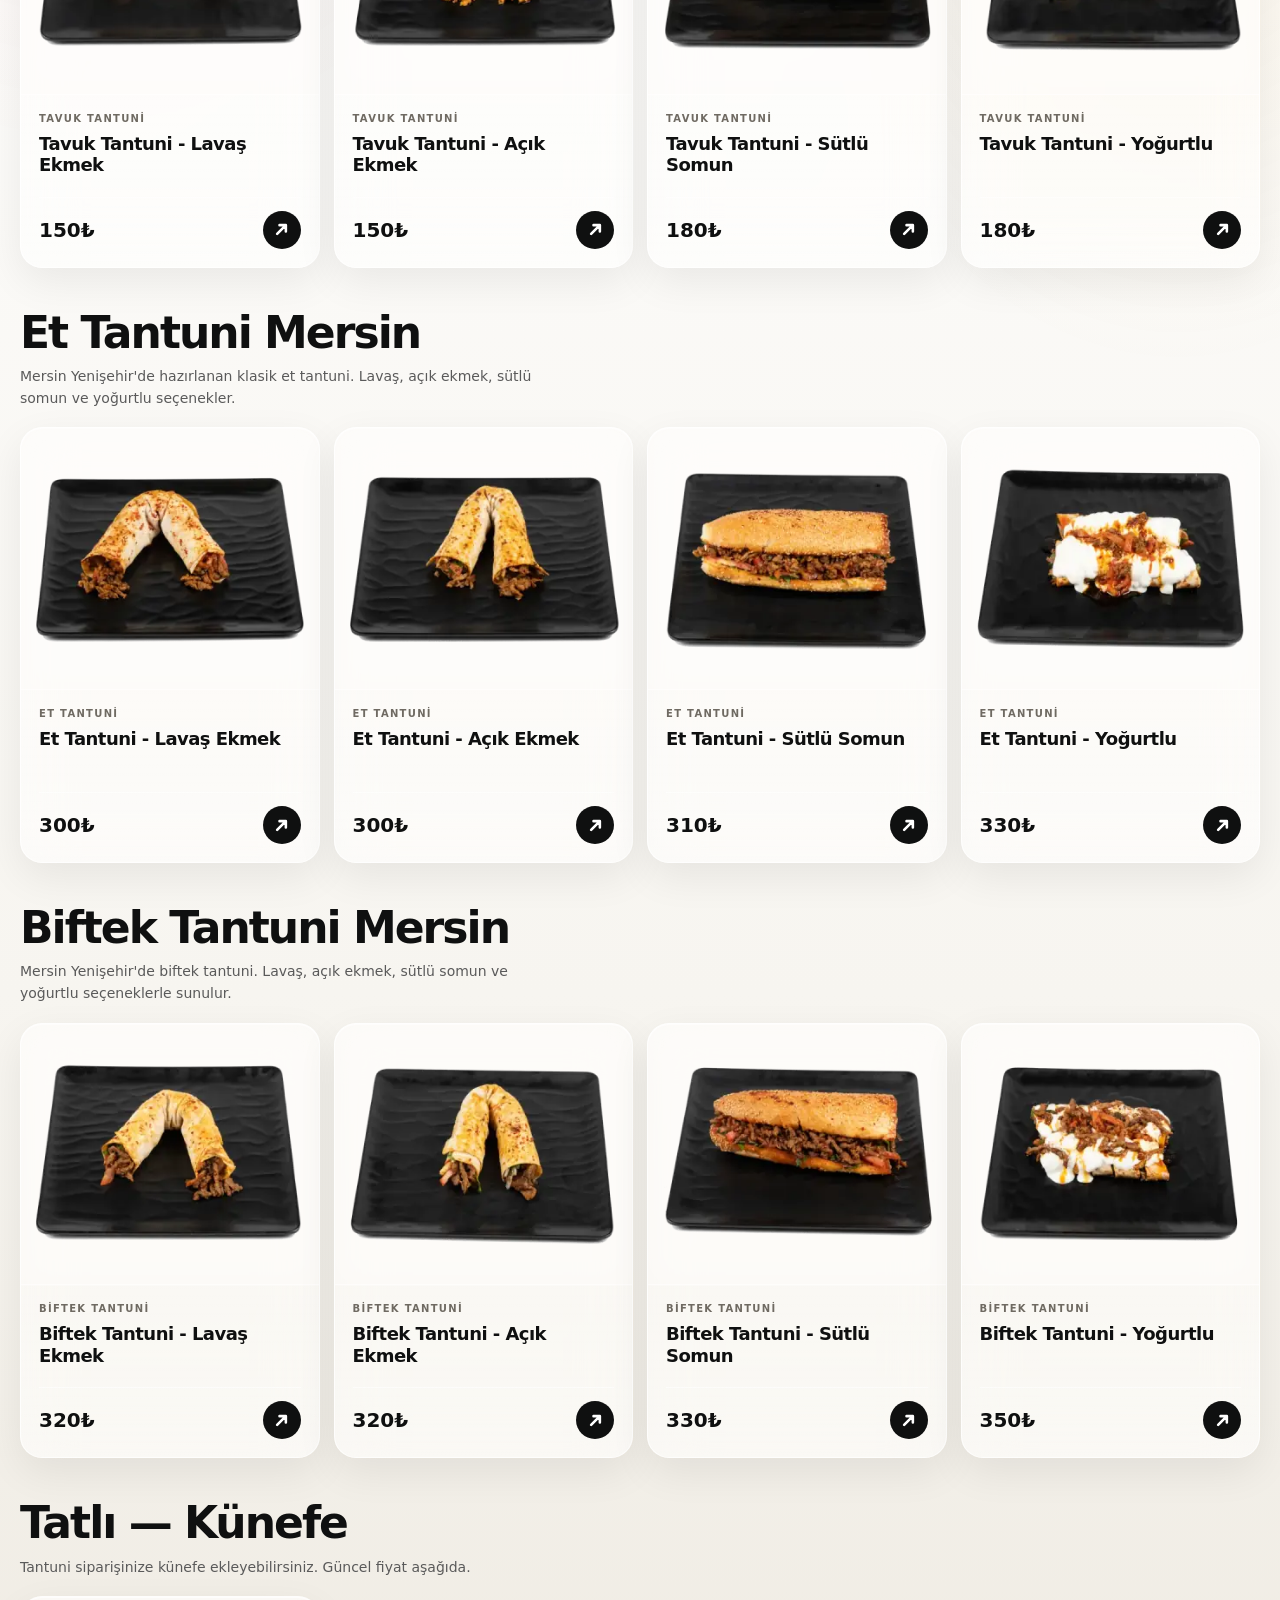
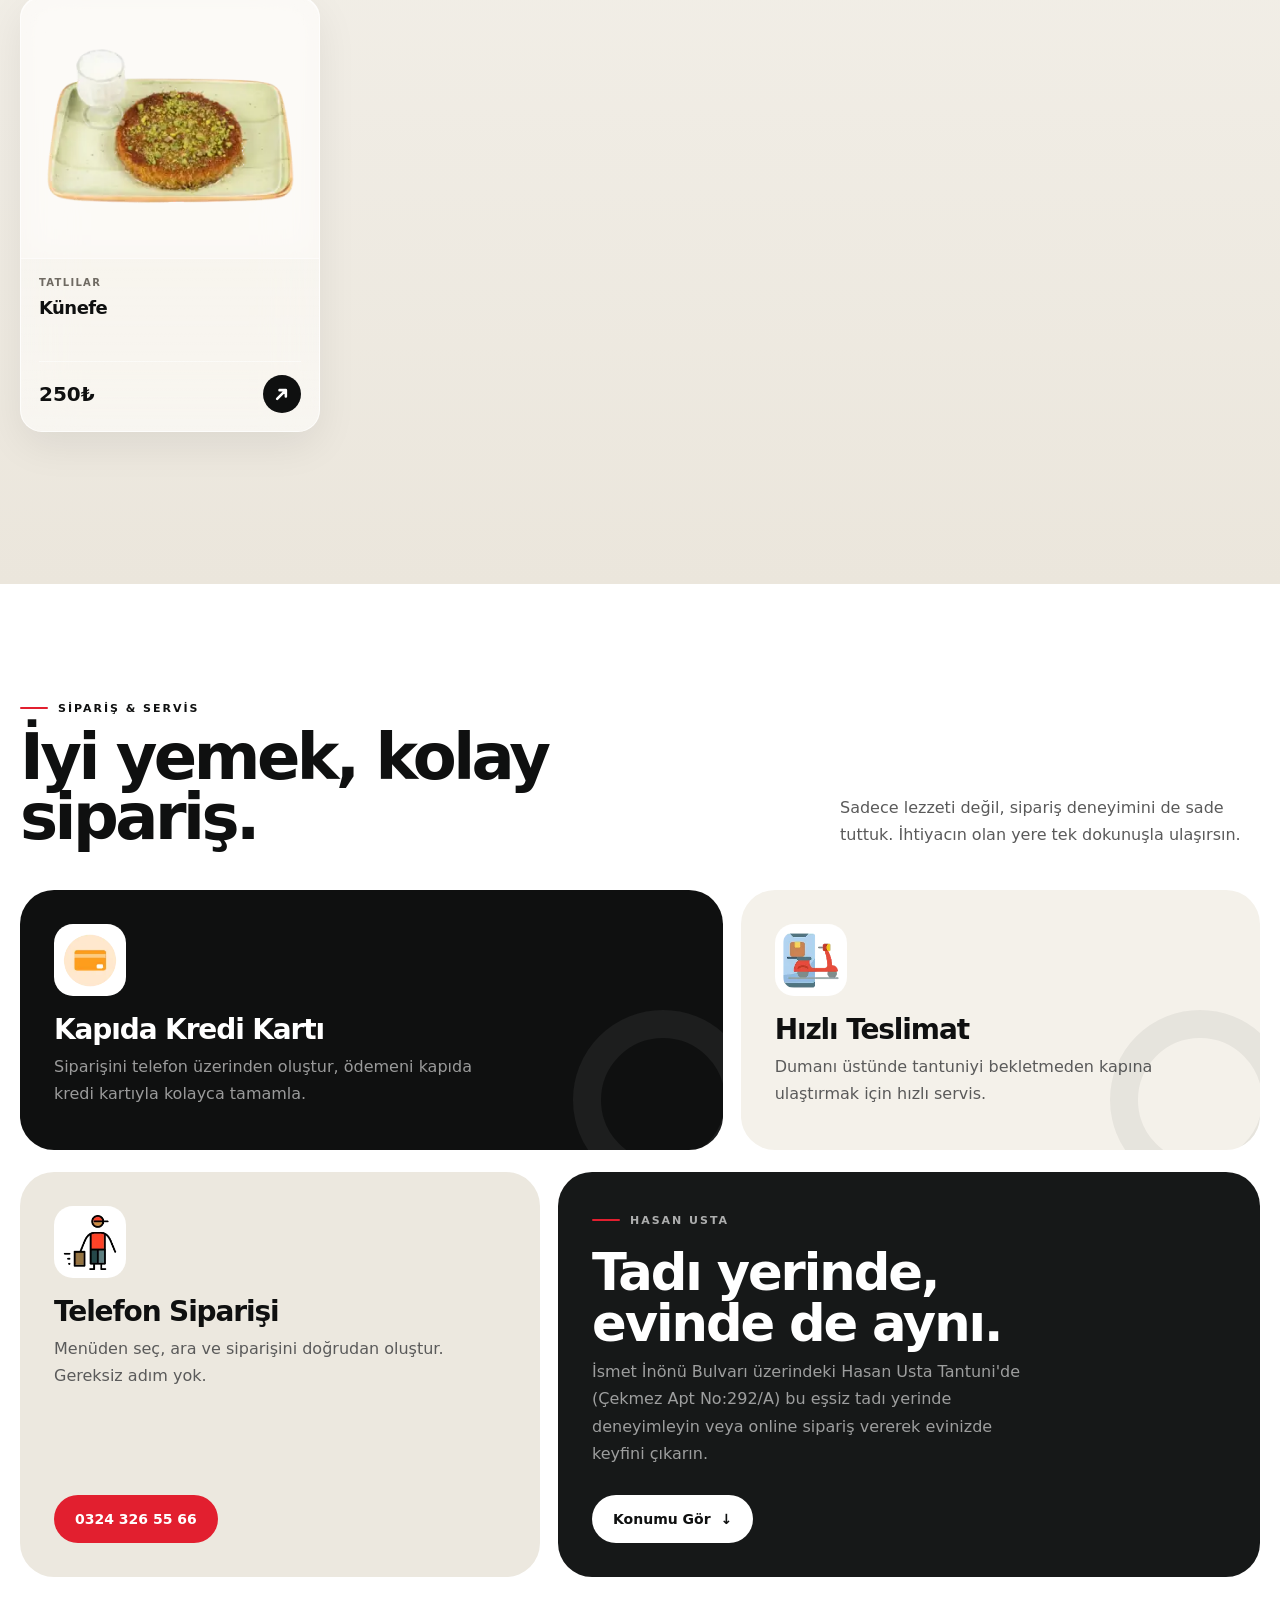
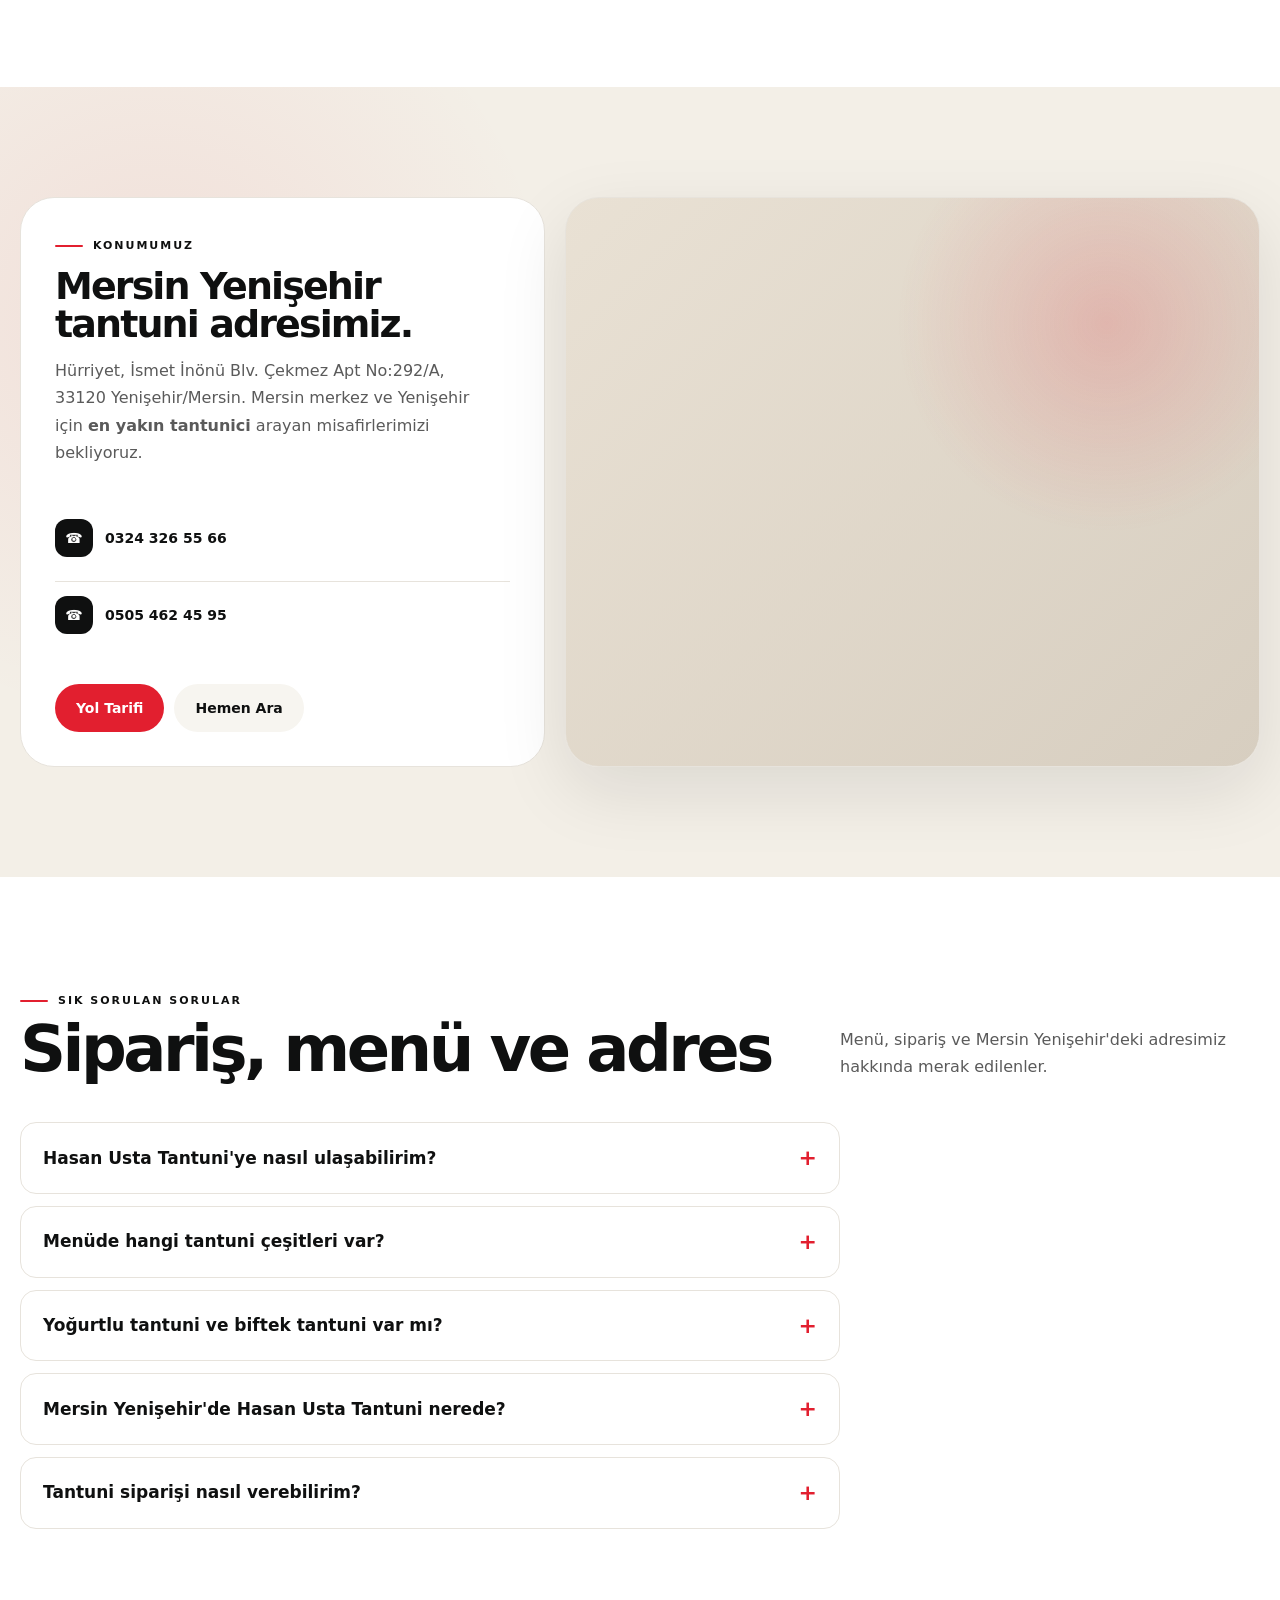
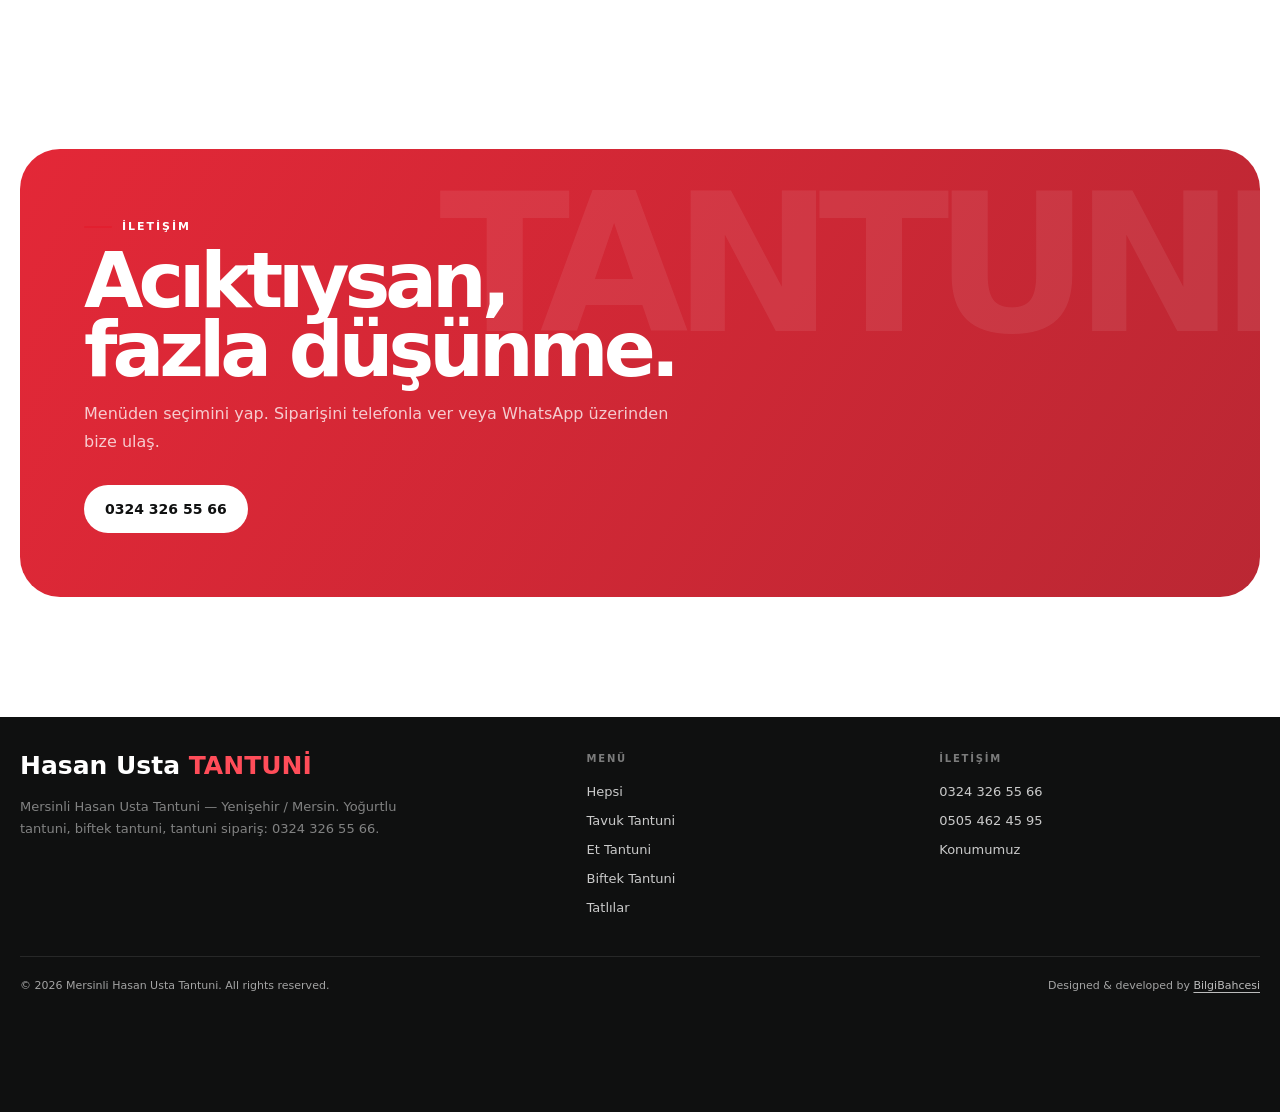
==== commit 48634cad: "wip" ====
--- a/index.html
+++ b/index.html
@@ -973,11 +973,18 @@
       padding-top: 22px;
       display: flex;
       justify-content: space-between;
+      align-items: center;
       gap: 18px;
       flex-wrap: wrap;
       color: rgba(255,255,255,.62);
       font-size: 11px;
     }
+    .footer-credit a {
+      color: rgba(255,255,255,.72);
+      text-decoration: underline;
+      text-underline-offset: 3px;
+    }
+    .footer-credit a:hover { color: #fff; }
 
     .mobile-bar {
       display: none;
@@ -1558,6 +1565,7 @@
 
       <div class="footer-bottom">
         <span>© <span id="year"></span> Mersinli Hasan Usta Tantuni. All rights reserved.</span>
+        <span class="footer-credit">Designed &amp; developed by <a href="https://bilgibahcesi.com/" target="_blank" rel="noopener noreferrer">BilgiBahcesi</a></span>
       </div>
     </div>
   </footer>
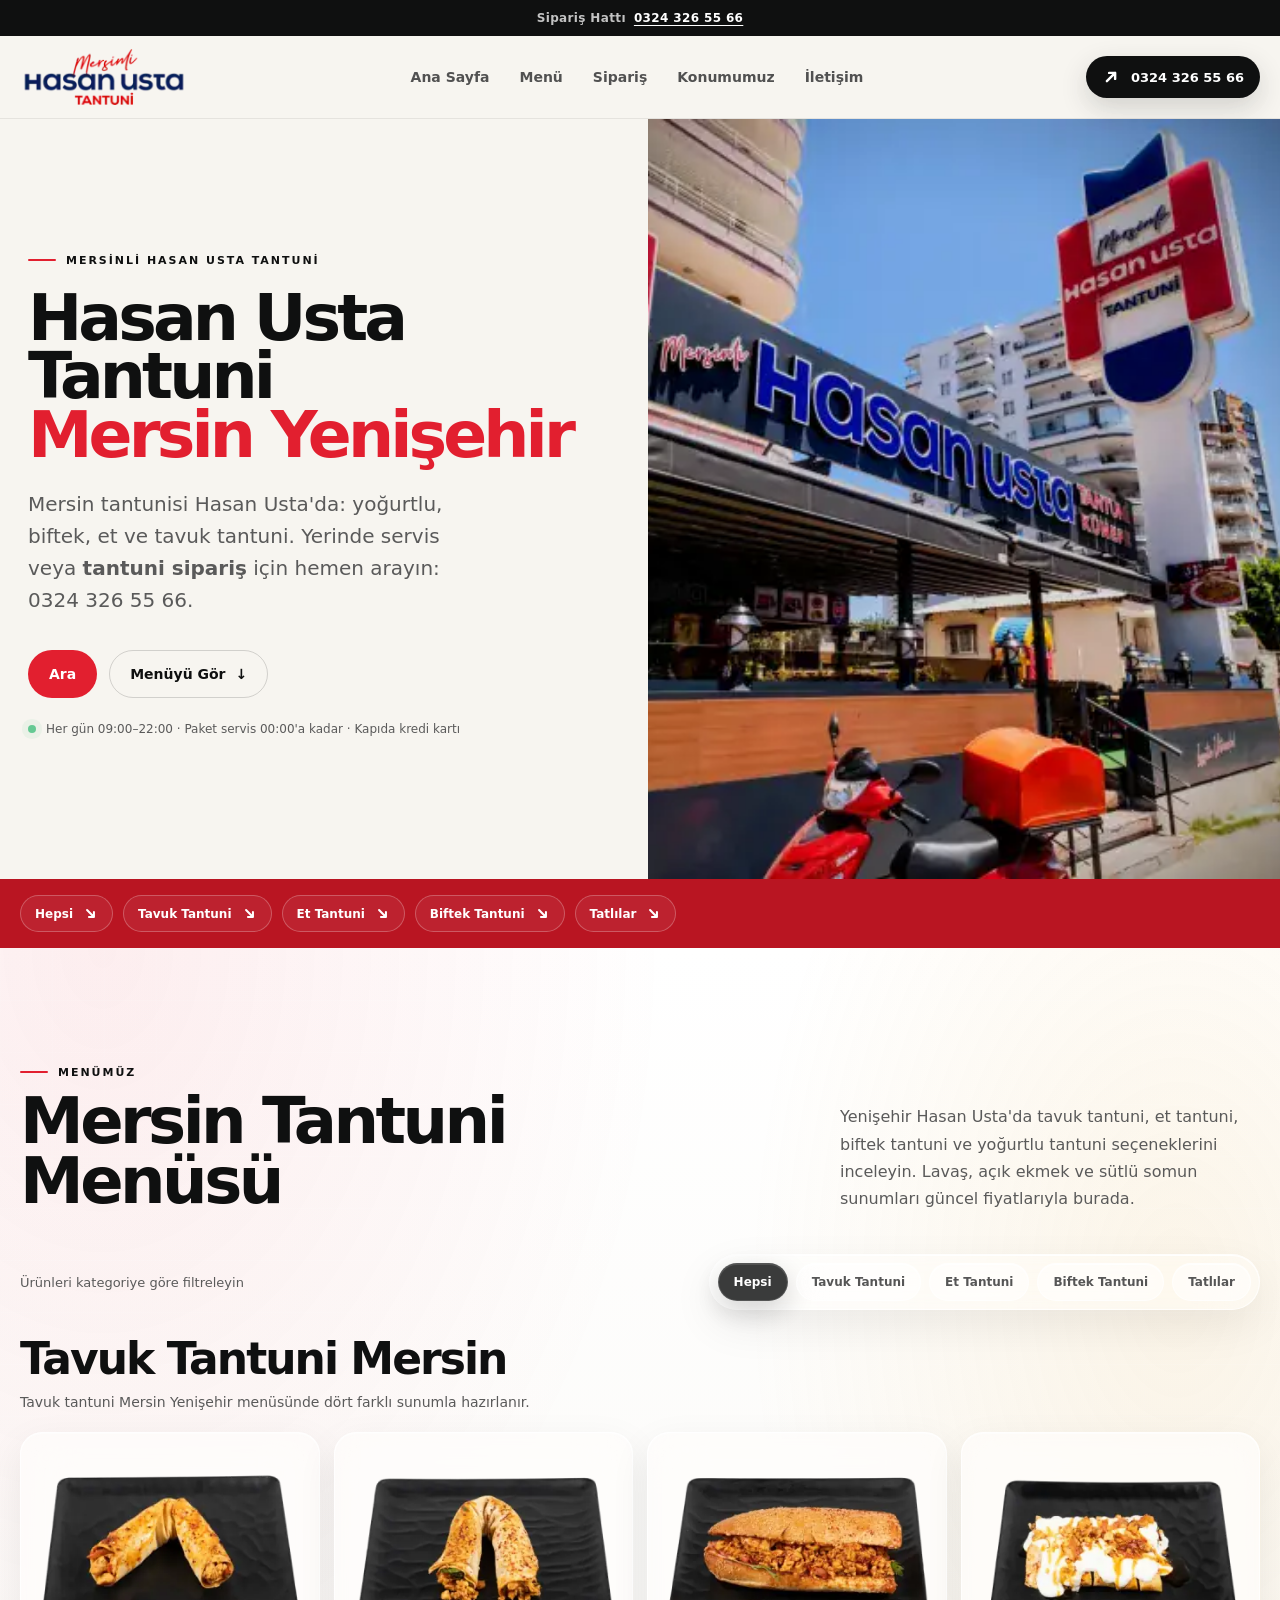
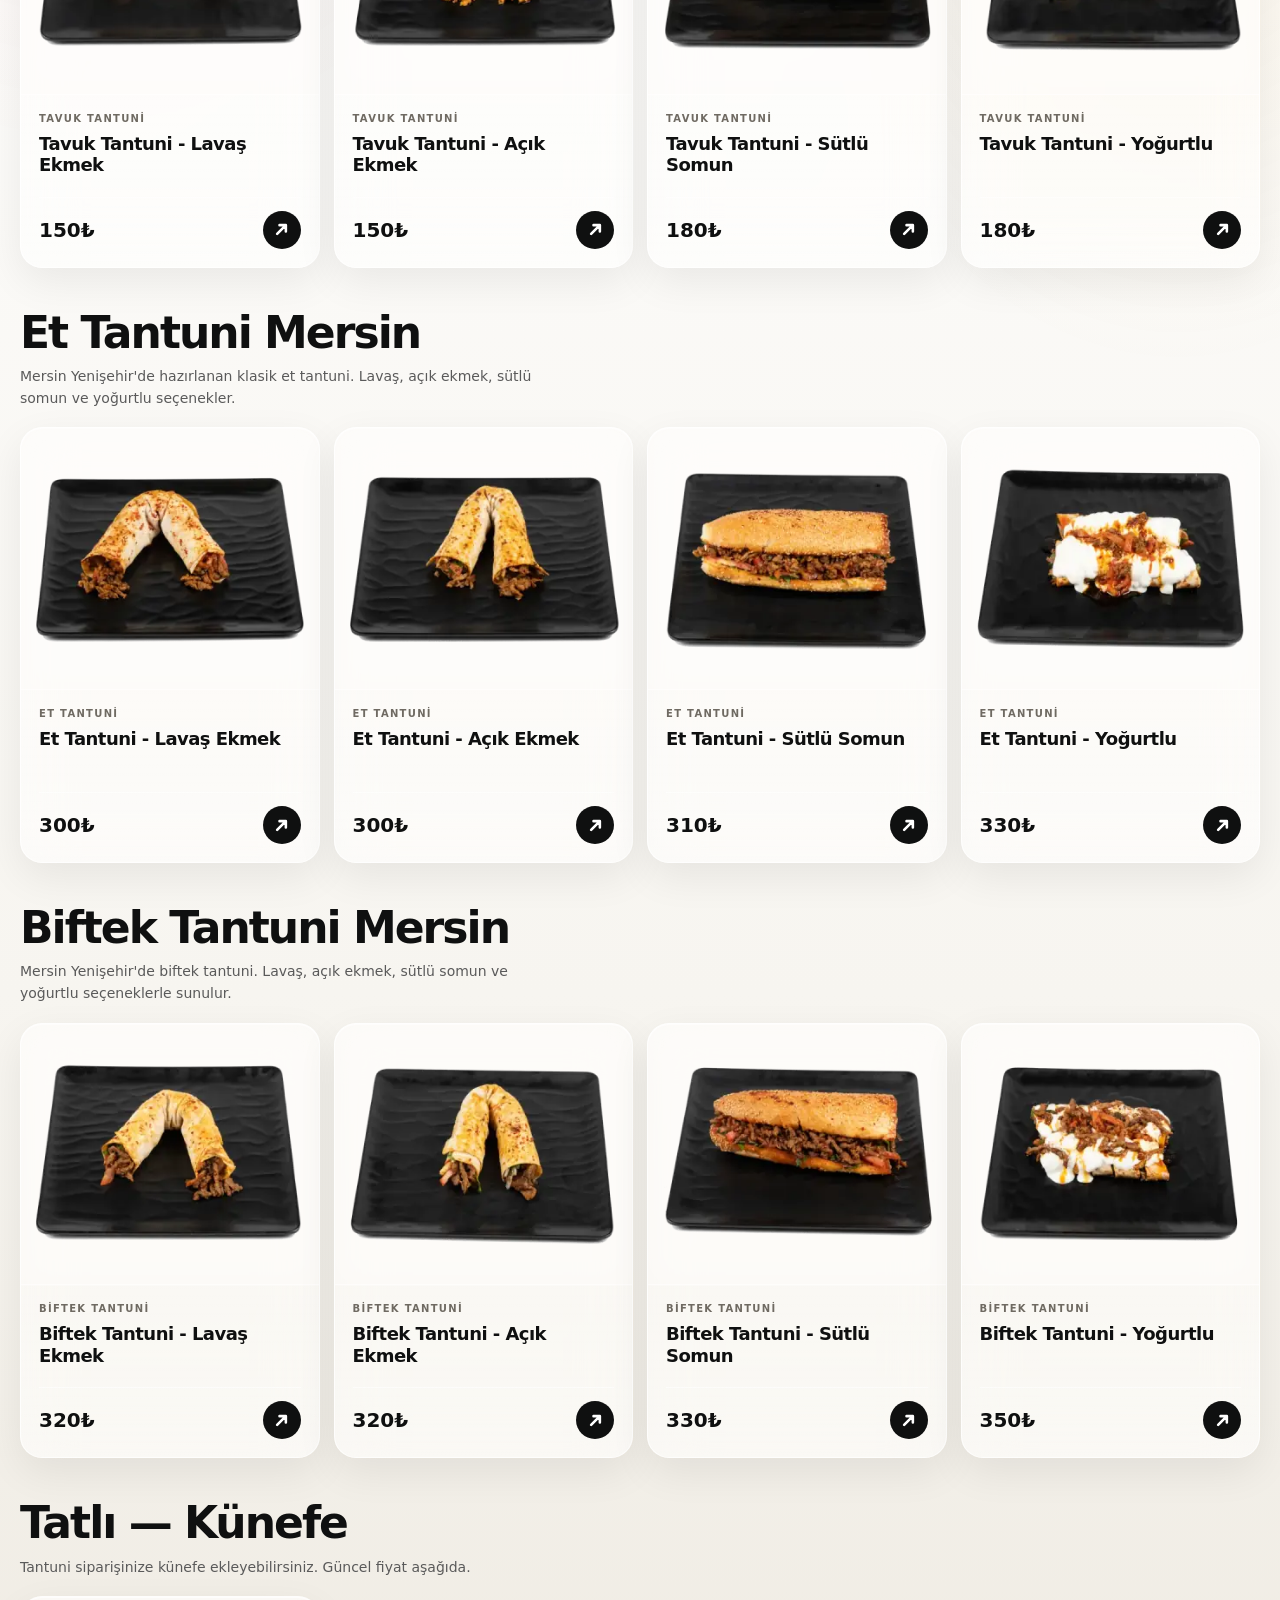
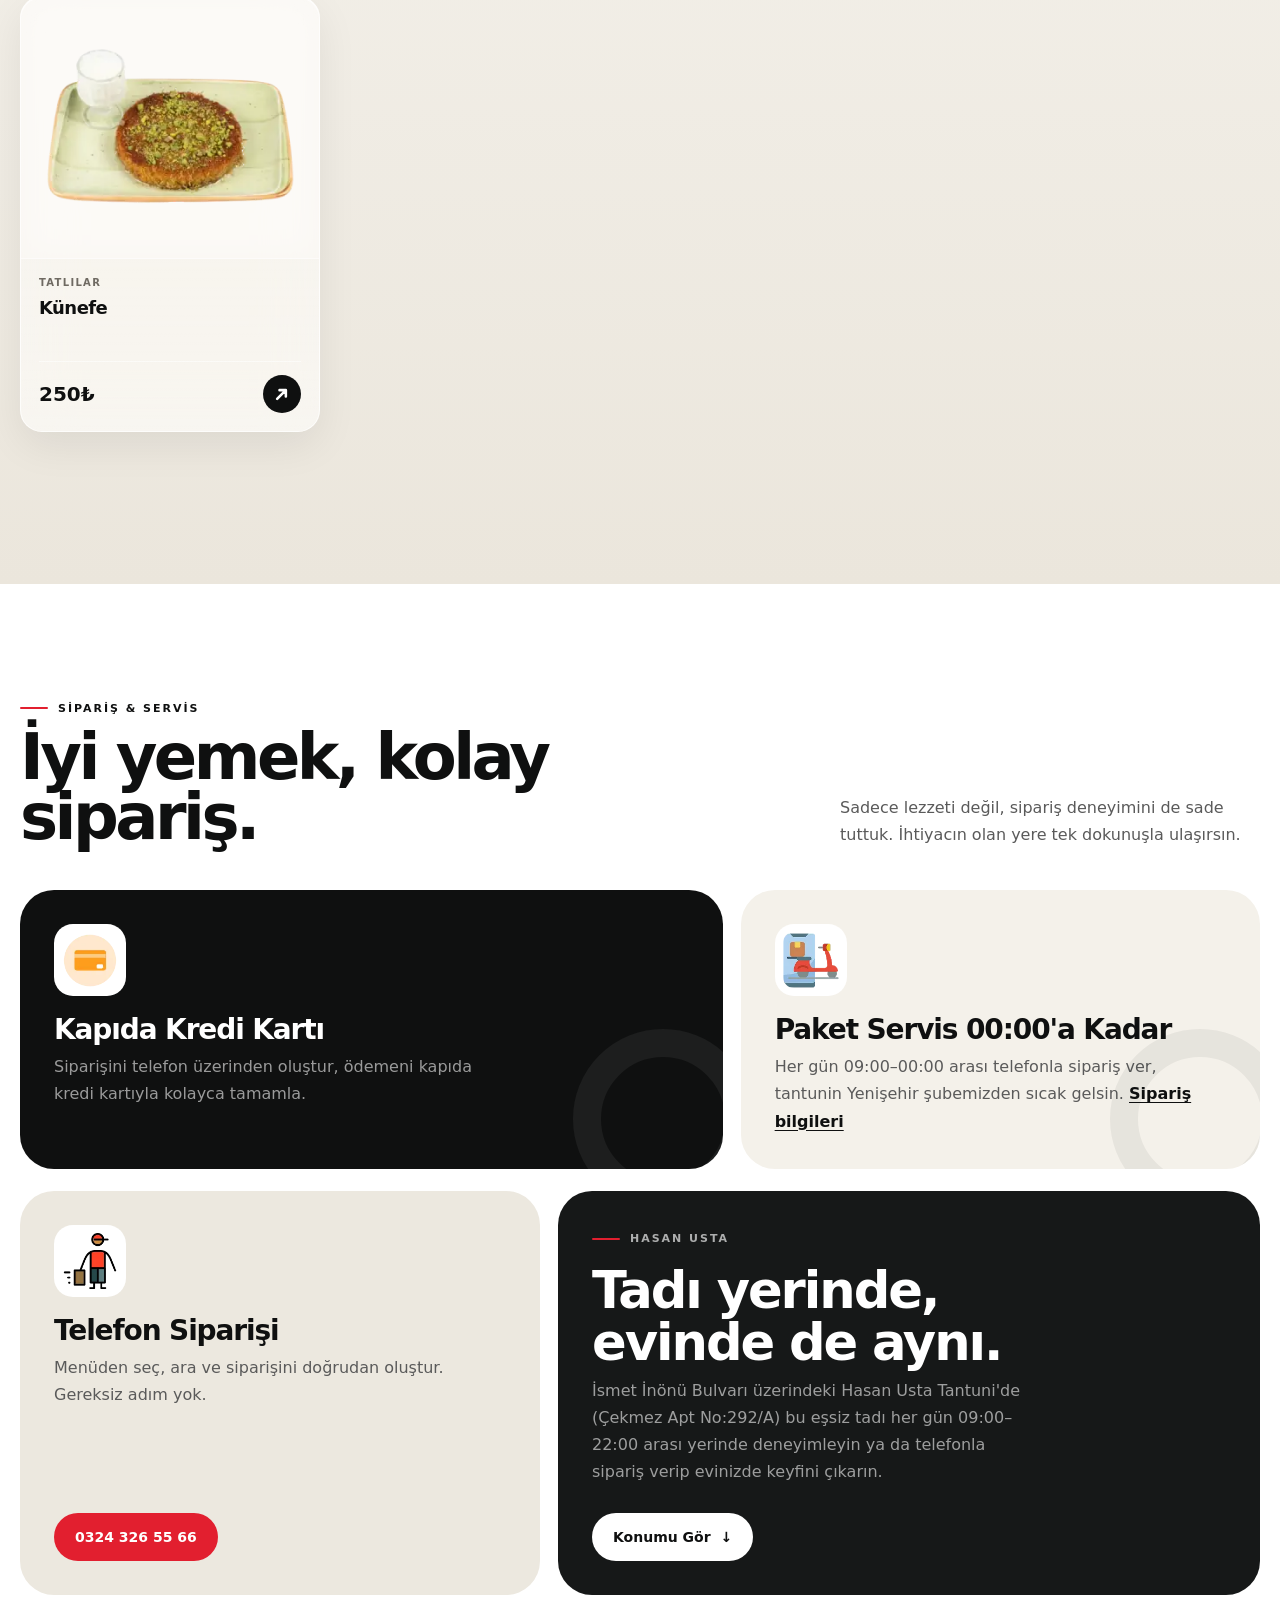
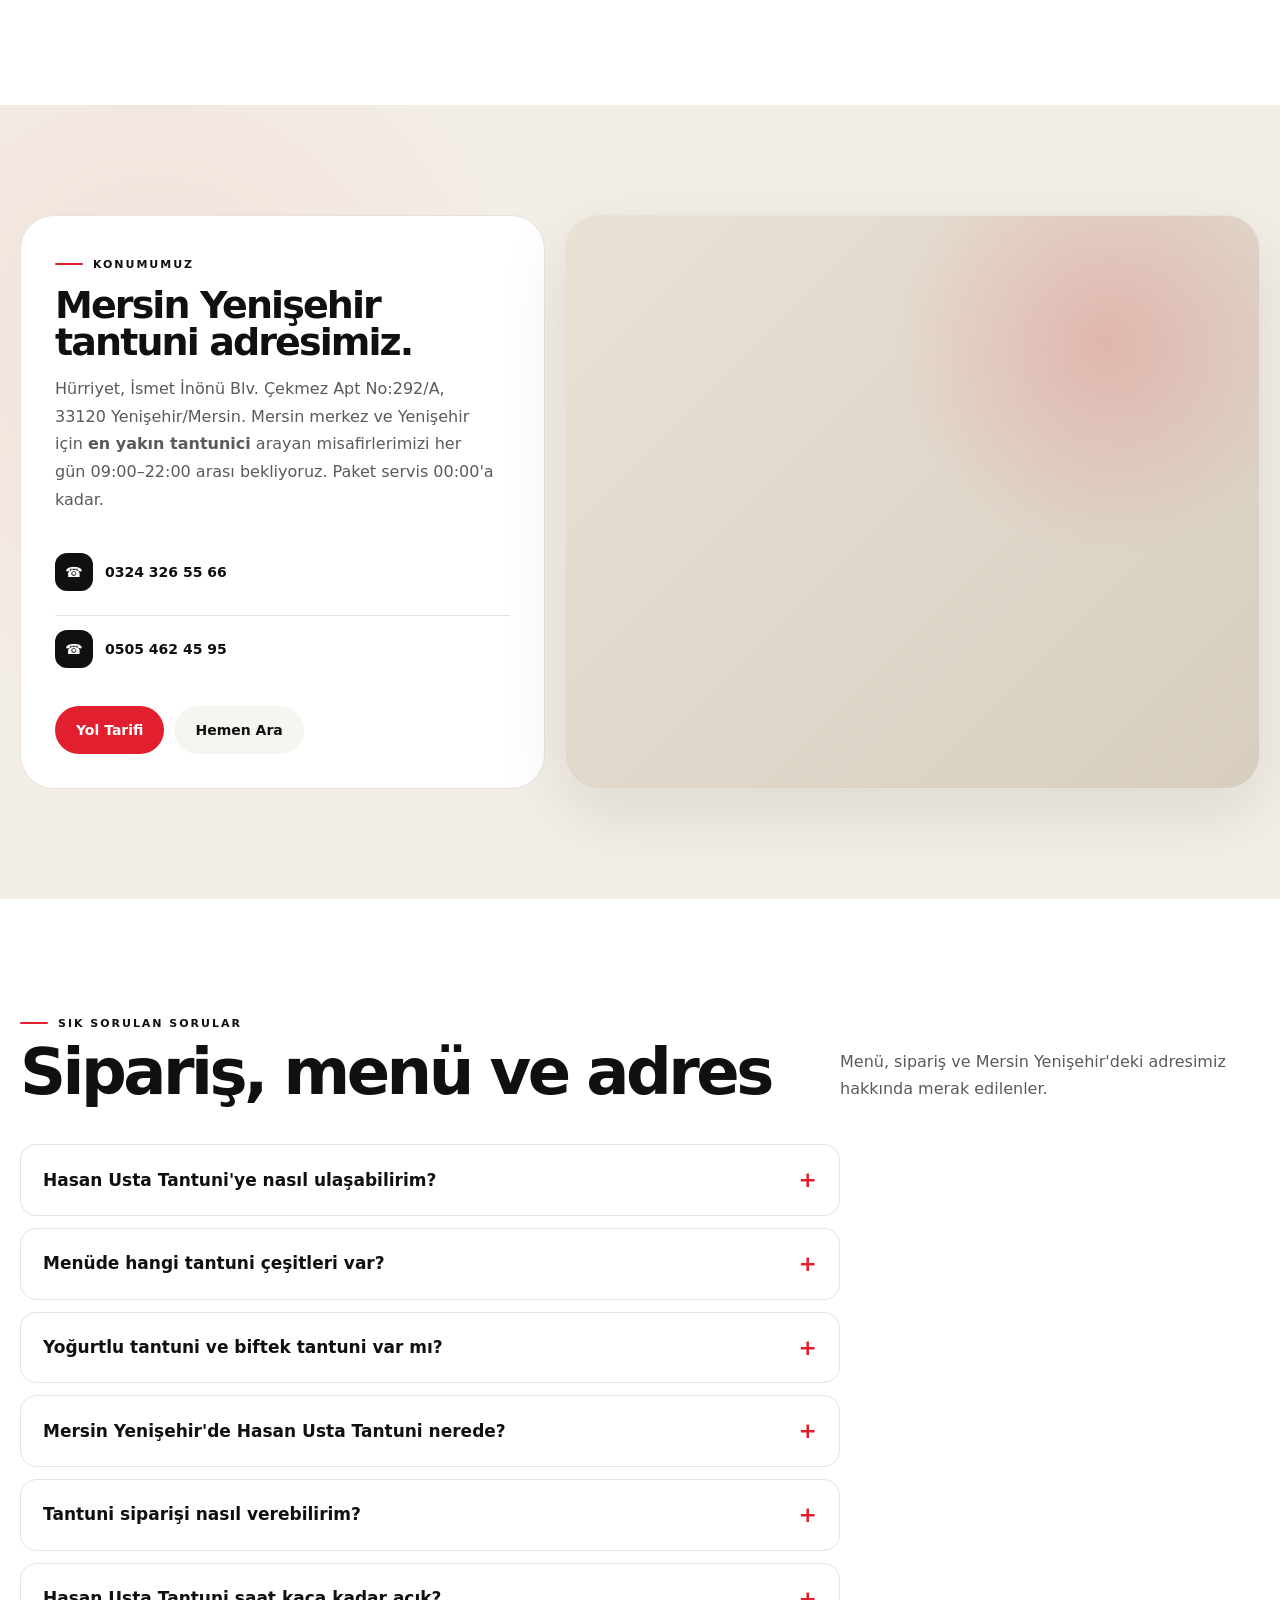
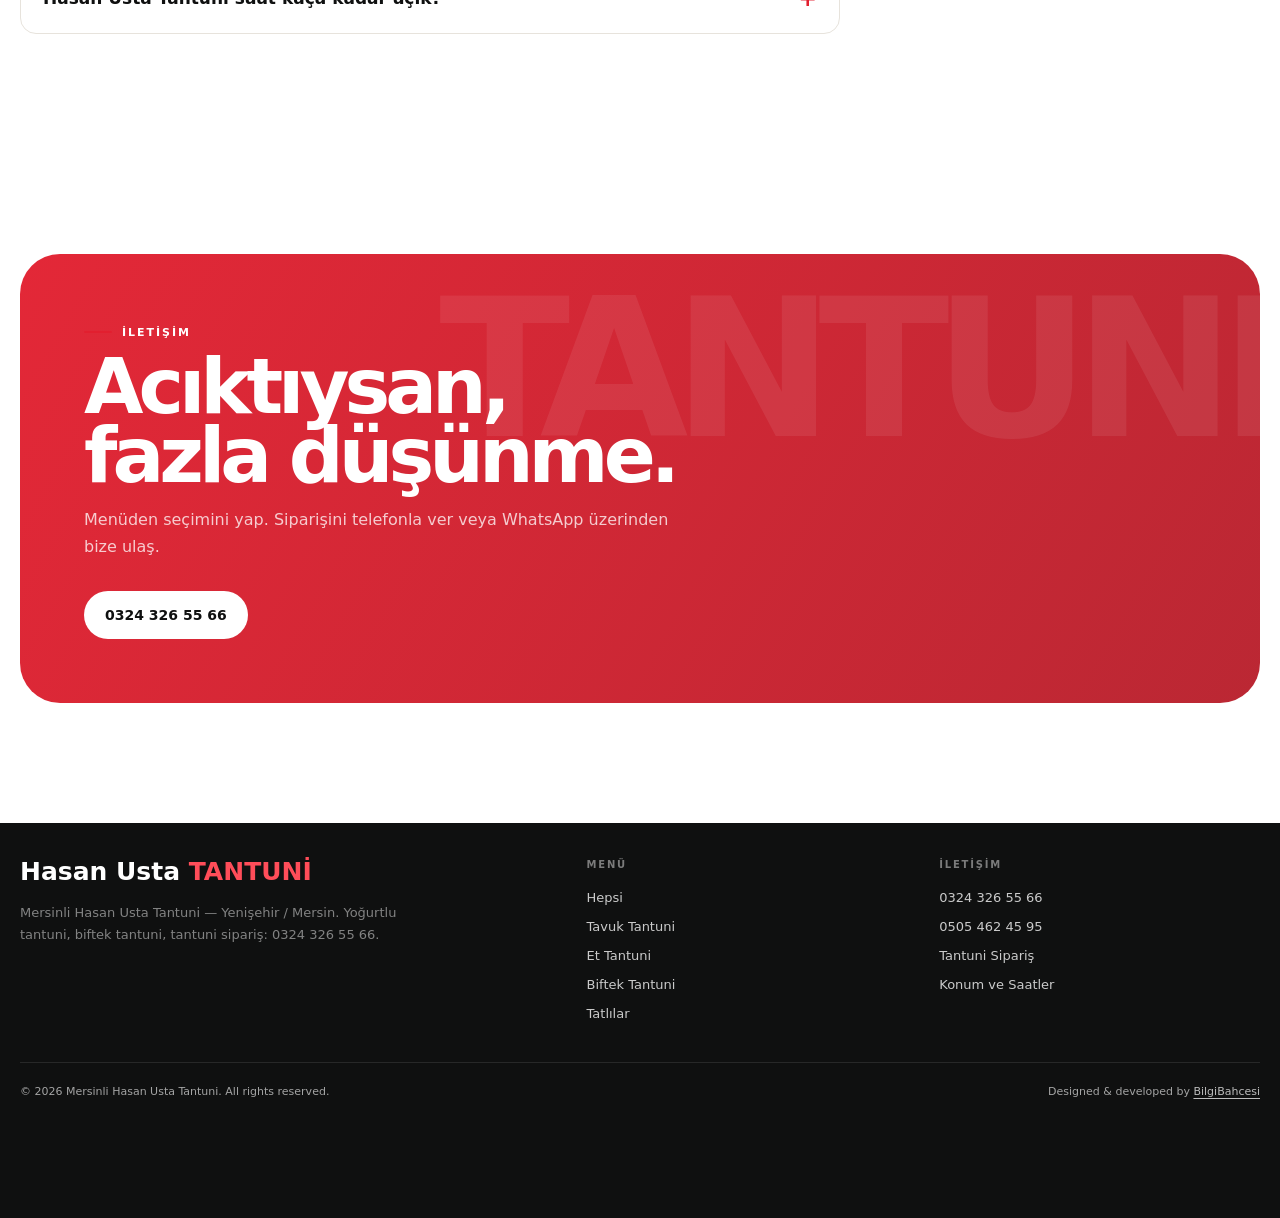
==== commit f9e4999a: "wip" ====
--- a/index.html
+++ b/index.html
@@ -3,13 +3,14 @@
 <head>
   <meta charset="UTF-8" />
   <meta name="viewport" content="width=device-width, initial-scale=1.0" />
+  <meta name="google-site-verification" content="Na1hEfo341hGsZWFAbdFnl8JZlGytCTKSLai0M16E7I" />
   <meta name="theme-color" content="#f7f5f0" />
-  <title>Hasan Usta Tantuni | Mersin Yenişehir Tantuni Sipariş – 0324 326 55 66</title>
-  <meta name="description" content="Mersinli Hasan Usta Tantuni: yoğurtlu tantuni, biftek tantuni ve et tantuni. Yenişehir / Mersin’de yerinde servis ve telefon siparişi. 0324 326 55 66." />
+  <title>Hasan Usta Tantuni | Mersin Tantuni Yenişehir – Sipariş 0324 326 55 66</title>
+  <meta name="description" content="Mersin tantuni: Hasan Usta Yenişehir. Tavuk, et, biftek ve yoğurtlu tantuni. Restoran 09:00–22:00, paket servis 00:00’a kadar. Sipariş: 0324 326 55 66." />
   <meta name="geo.region" content="TR-33" />
   <meta name="geo.placename" content="Mersin, Yenişehir" />
   <meta name="ICBM" content="36.7928609, 34.5992794" />
-  <link rel="canonical" href="https://www.mersinlihasanustatantuni.com/" />
+  <link rel="canonical" href="https://mersinlihasanustatantuni.com/" />
   <link rel="describedby" href="/llms.txt" type="text/plain" />
   <link rel="alternate" type="text/markdown" href="/index.md" title="Markdown özeti" />
   <link rel="ai-catalog" href="/.well-known/ai-catalog.json" type="application/ai-catalog+json" />
@@ -23,12 +24,12 @@
   <meta property="og:type" content="website" />
   <meta property="og:site_name" content="Hasan Usta" />
   <meta property="og:application-name" content="Hasan Usta" />
-  <meta property="og:url" content="https://www.mersinlihasanustatantuni.com" />
-  <meta property="og:image" content="https://www.mersinlihasanustatantuni.com/logo.png" />
+  <meta property="og:url" content="https://mersinlihasanustatantuni.com/" />
+  <meta property="og:image" content="https://mersinlihasanustatantuni.com/assets/logo.png" />
 
   <meta name="twitter:title" content="Hasan Usta Tantuni | Mersin Yenişehir" />
   <meta name="twitter:description" content="Mersin’in ünlü tantunisi Hasan Usta. Yoğurtlu &amp; biftek tantuni siparişi: 0324 326 55 66." />
-  <meta name="twitter:image" content="https://www.mersinlihasanustatantuni.com/logo.png" />
+  <meta name="twitter:image" content="https://mersinlihasanustatantuni.com/assets/logo.png" />
 
   <script type="application/ld+json">
   {
@@ -36,27 +37,35 @@
     "@graph": [
       {
         "@type": "WebSite",
-        "@id": "https://www.mersinlihasanustatantuni.com/#website",
-        "url": "https://www.mersinlihasanustatantuni.com/",
+        "@id": "https://mersinlihasanustatantuni.com/#website",
+        "url": "https://mersinlihasanustatantuni.com/",
         "name": "Mersinli Hasan Usta Tantuni",
         "description": "Mersin Yenişehir'de Hasan Usta tantuni: yoğurtlu tantuni, biftek tantuni, et ve tavuk tantuni siparişi.",
         "inLanguage": "tr-TR",
-        "publisher": { "@id": "https://www.mersinlihasanustatantuni.com/#restaurant" }
+        "publisher": { "@id": "https://mersinlihasanustatantuni.com/#restaurant" }
       },
       {
         "@type": ["Restaurant", "LocalBusiness", "FoodEstablishment"],
-        "@id": "https://www.mersinlihasanustatantuni.com/#restaurant",
+        "@id": "https://mersinlihasanustatantuni.com/#restaurant",
         "name": "Mersinli Hasan Usta Tantuni",
         "alternateName": ["Hasan Usta Tantuni", "Hasan Usta", "Mersinli Hasan Usta"],
         "description": "Mersin Yenişehir'de ünlü tantuni restoranı. Yoğurtlu tantuni, biftek tantuni, et ve tavuk tantuni; telefon ve WhatsApp ile sipariş.",
-        "url": "https://www.mersinlihasanustatantuni.com/",
+        "url": "https://mersinlihasanustatantuni.com/",
         "telephone": "+903243265566",
-        "image": "https://www.mersinlihasanustatantuni.com/logo.png",
-        "logo": "https://www.mersinlihasanustatantuni.com/logo.png",
+        "image": "https://mersinlihasanustatantuni.com/assets/logo.png",
+        "logo": "https://mersinlihasanustatantuni.com/assets/logo.png",
         "priceRange": "₺₺",
         "servesCuisine": ["Turkish", "Mersin tantuni"],
         "acceptsReservations": "False",
-        "hasMenu": { "@id": "https://www.mersinlihasanustatantuni.com/#menu" },
+        "openingHoursSpecification": [
+          {
+            "@type": "OpeningHoursSpecification",
+            "dayOfWeek": ["Monday", "Tuesday", "Wednesday", "Thursday", "Friday", "Saturday", "Sunday"],
+            "opens": "09:00",
+            "closes": "22:00"
+          }
+        ],
+        "hasMenu": { "@id": "https://mersinlihasanustatantuni.com/#menu" },
         "address": {
           "@type": "PostalAddress",
           "streetAddress": "Hürriyet, İsmet İnönü Blv. Çekmez Apt No:292/A",
@@ -96,7 +105,7 @@
       },
       {
         "@type": "Menu",
-        "@id": "https://www.mersinlihasanustatantuni.com/#menu",
+        "@id": "https://mersinlihasanustatantuni.com/#menu",
         "name": "Hasan Usta Tantuni Menüsü",
         "hasMenuSection": [
           {
@@ -126,7 +135,7 @@
       },
       {
         "@type": "FAQPage",
-        "@id": "https://www.mersinlihasanustatantuni.com/#sss",
+        "@id": "https://mersinlihasanustatantuni.com/#sss",
         "mainEntity": [
           {
             "@type": "Question",
@@ -167,6 +176,14 @@
               "@type": "Answer",
               "text": "Menüden seçiminizi yaptıktan sonra telefonla veya WhatsApp üzerinden sipariş verebilirsiniz. Kapıda kredi kartı ile ödeme seçeneğimiz de var."
             }
+          },
+          {
+            "@type": "Question",
+            "name": "Hasan Usta Tantuni saat kaça kadar açık?",
+            "acceptedAnswer": {
+              "@type": "Answer",
+              "text": "Restoran her gün 09:00–22:00 arasında açık. Paket servis her gün 09:00–00:00 arasında devam ediyor."
+            }
           }
         ]
       }
@@ -181,6 +198,8 @@
   <script>
     window.dataLayer = window.dataLayer || [];
     function gtag(){dataLayer.push(arguments);}
+    gtag('js', new Date());
+    gtag('config', 'AW-17880368457');
     function gtag_report_conversion(url) {
       var done = false;
       var callback = function () {
@@ -217,10 +236,6 @@
       var g = document.createElement('script');
       g.async = true;
       g.src = 'https://www.googletagmanager.com/gtag/js?id=AW-17880368457';
-      g.onload = function () {
-        gtag('js', new Date());
-        gtag('config', 'AW-17880368457');
-      };
       document.head.appendChild(g);
       window.loadMetaPixel();
     };
@@ -1182,7 +1197,8 @@
       <nav class="nav-links" id="navLinks" aria-label="Ana navigasyon">
         <a href="#anasayfa">Ana Sayfa</a>
         <a href="#menu">Menü</a>
-        <a href="#konum">Konumumuz</a>
+        <a href="/tantuni-siparis/">Sipariş</a>
+        <a href="/konum/">Konumumuz</a>
         <a href="#iletisim">İletişim</a>
       </nav>
 
@@ -1202,7 +1218,7 @@
       <div class="hero-copy reveal">
         <span class="eyebrow">Mersinli Hasan Usta Tantuni</span>
         <h1>Hasan Usta Tantuni<br><em>Mersin Yenişehir</em></h1>
-        <p class="hero-sub">Yoğurtlu tantuni, biftek tantuni ve klasik et tantuni — Mersin'in ünlü tantunisi. Yerinde servis veya <strong>tantuni sipariş</strong> için hemen arayın: <a href="tel:+903243265566">0324 326 55 66</a>.</p>
+        <p class="hero-sub">Mersin tantunisi Hasan Usta'da: yoğurtlu, biftek, et ve tavuk tantuni. Yerinde servis veya <strong>tantuni sipariş</strong> için hemen arayın: <a href="tel:+903243265566">0324 326 55 66</a>.</p>
 
         <div class="hero-actions">
           <a class="btn btn-primary" href="tel:+903243265566">Ara</a>
@@ -1212,12 +1228,12 @@
 
         <div class="hero-note">
           <span class="dot"></span>
-          Taze hazırlanır · Hızlı servis · Kapıda kredi kartı
+          Her gün 09:00–22:00 · Paket servis 00:00'a kadar · Kapıda kredi kartı
         </div>
       </div>
 
       <div class="hero-visual reveal">
-        <img src="assets/hero-640.webp" srcset="assets/hero-640.webp 640w, assets/hero-960.webp 800w, assets/hero-1280.webp 1100w" sizes="(max-width:768px) 100vw, 50vw" alt="Mersinli Hasan Usta Tantuni şubesi" fetchpriority="high" decoding="async" width="800" height="534" />
+        <img src="assets/hero-640.webp" srcset="assets/hero-640.webp 640w, assets/hero-960.webp 800w, assets/hero-1280.webp 1100w" sizes="(max-width:1120px) 100vw, 50vw" alt="Mersinli Hasan Usta Tantuni şubesi" fetchpriority="high" decoding="async" width="800" height="534" />
       </div>
     </section>
 
@@ -1417,8 +1433,8 @@
 
           <article class="feature-card feature-card--light reveal">
             <img class="feature-icon" src="assets/icon-delivery.webp" alt="" width="106" height="105" loading="lazy" decoding="async" />
-            <h3>Hızlı Teslimat</h3>
-            <p>Dumanı üstünde tantuniyi bekletmeden kapına ulaştırmak için hızlı servis.</p>
+            <h3>Paket Servis 00:00'a Kadar</h3>
+            <p>Her gün 09:00–00:00 arası telefonla sipariş ver, tantunin Yenişehir şubemizden sıcak gelsin. <a href="/tantuni-siparis/" style="text-decoration:underline;text-underline-offset:3px;color:var(--ink);font-weight:700;">Sipariş bilgileri</a></p>
             <span class="feature-mark" style="border-color:rgba(15,16,16,.06);"></span>
           </article>
         </div>
@@ -1435,7 +1451,7 @@
           <article class="feature-card reveal" style="background:#161818;">
             <div class="eyebrow" style="color:rgba(255,255,255,.65);">Hasan Usta</div>
             <h3 style="font-size:clamp(34px,4vw,52px);max-width:540px;">Tadı yerinde, evinde de aynı.</h3>
-            <p>İsmet İnönü Bulvarı üzerindeki Hasan Usta Tantuni'de (Çekmez Apt No:292/A) bu eşsiz tadı yerinde deneyimleyin veya online sipariş vererek evinizde keyfini çıkarın.</p>
+            <p>İsmet İnönü Bulvarı üzerindeki Hasan Usta Tantuni'de (Çekmez Apt No:292/A) bu eşsiz tadı her gün 09:00–22:00 arası yerinde deneyimleyin ya da telefonla sipariş verip evinizde keyfini çıkarın.</p>
             <div style="margin-top:28px;">
               <a class="btn btn-light" href="#konum">Konumu Gör <span>↓</span></a>
             </div>
@@ -1451,7 +1467,7 @@
             <div>
               <span class="eyebrow">Konumumuz</span>
               <h2>Mersin Yenişehir<br>tantuni adresimiz.</h2>
-              <p>Hürriyet, İsmet İnönü Blv. Çekmez Apt No:292/A, 33120 Yenişehir/Mersin. Mersin merkez ve Yenişehir için <strong>en yakın tantunici</strong> arayan misafirlerimizi bekliyoruz.</p>
+              <p>Hürriyet, İsmet İnönü Blv. Çekmez Apt No:292/A, 33120 Yenişehir/Mersin. Mersin merkez ve Yenişehir için <strong>en yakın tantunici</strong> arayan misafirlerimizi her gün 09:00–22:00 arası bekliyoruz. Paket servis 00:00'a kadar.</p>
             </div>
             <div class="contact-stack">
               <a class="contact-row" href="tel:+903243265566">
@@ -1516,7 +1532,11 @@
           </details>
           <details class="faq-item">
             <summary>Tantuni siparişi nasıl verebilirim?</summary>
-            <p>Menüden seçiminizi yaptıktan sonra telefonla veya WhatsApp üzerinden sipariş verebilirsiniz. Kapıda kredi kartı ile ödeme seçeneğimiz de var.</p>
+            <p>Menüden seçiminizi yaptıktan sonra telefonla veya WhatsApp üzerinden sipariş verebilirsiniz. Kapıda kredi kartı ile ödeme seçeneğimiz de var. Ayrıntılar: <a href="/tantuni-siparis/">tantuni sipariş</a>.</p>
+          </details>
+          <details class="faq-item">
+            <summary>Hasan Usta Tantuni saat kaça kadar açık?</summary>
+            <p>Restoran her gün 09:00–22:00 arasında açık. Paket servis her gün 09:00–00:00 arasında devam ediyor. <a href="/konum/">Konum ve çalışma saatleri</a></p>
           </details>
         </div>
       </div>
@@ -1559,7 +1579,8 @@
           <a href="tel:+903243265566">0324 326 55 66</a>
           <a href="tel:+905054624595">0505 462 45 95</a>
           <a href="https://wa.me/905054624595" target="_blank" rel="noopener">WhatsApp</a>
-          <a href="#konum">Konumumuz</a>
+          <a href="/tantuni-siparis/">Tantuni Sipariş</a>
+          <a href="/konum/">Konum ve Saatler</a>
         </div>
       </div>
 
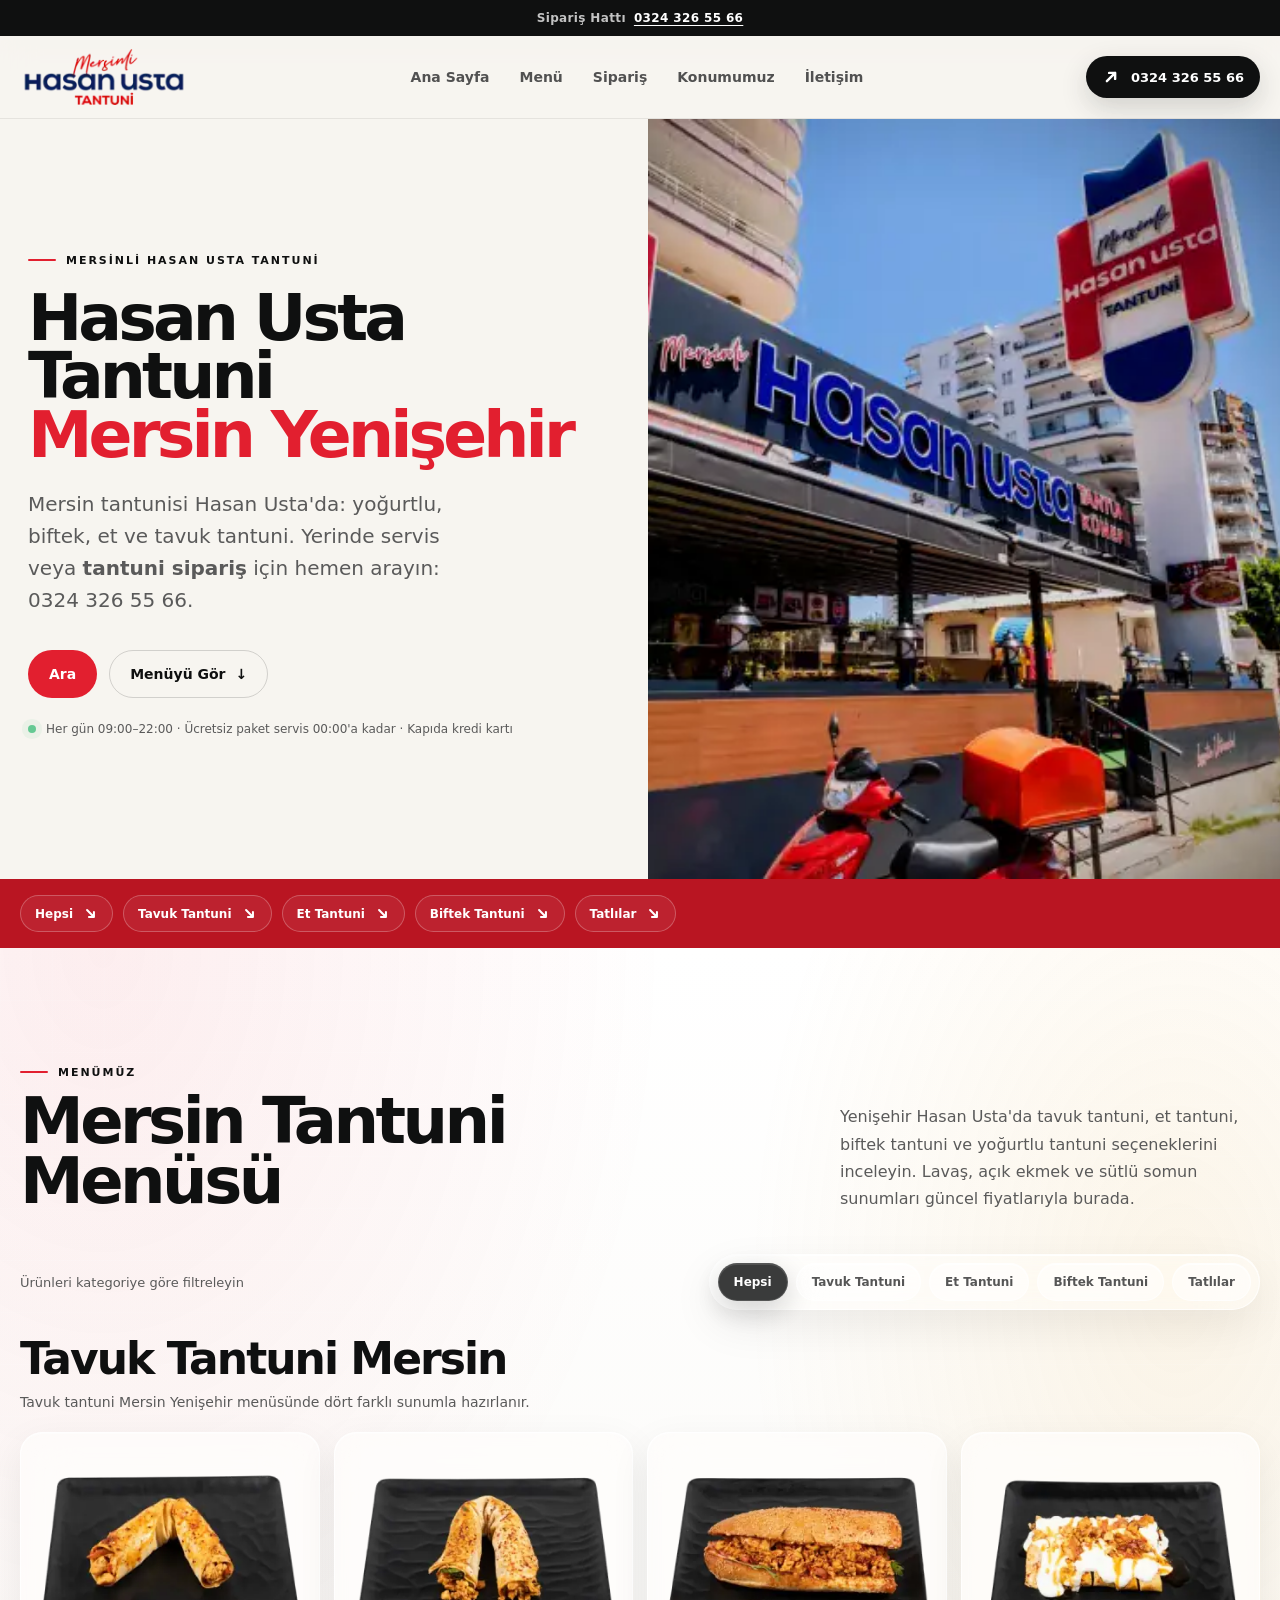
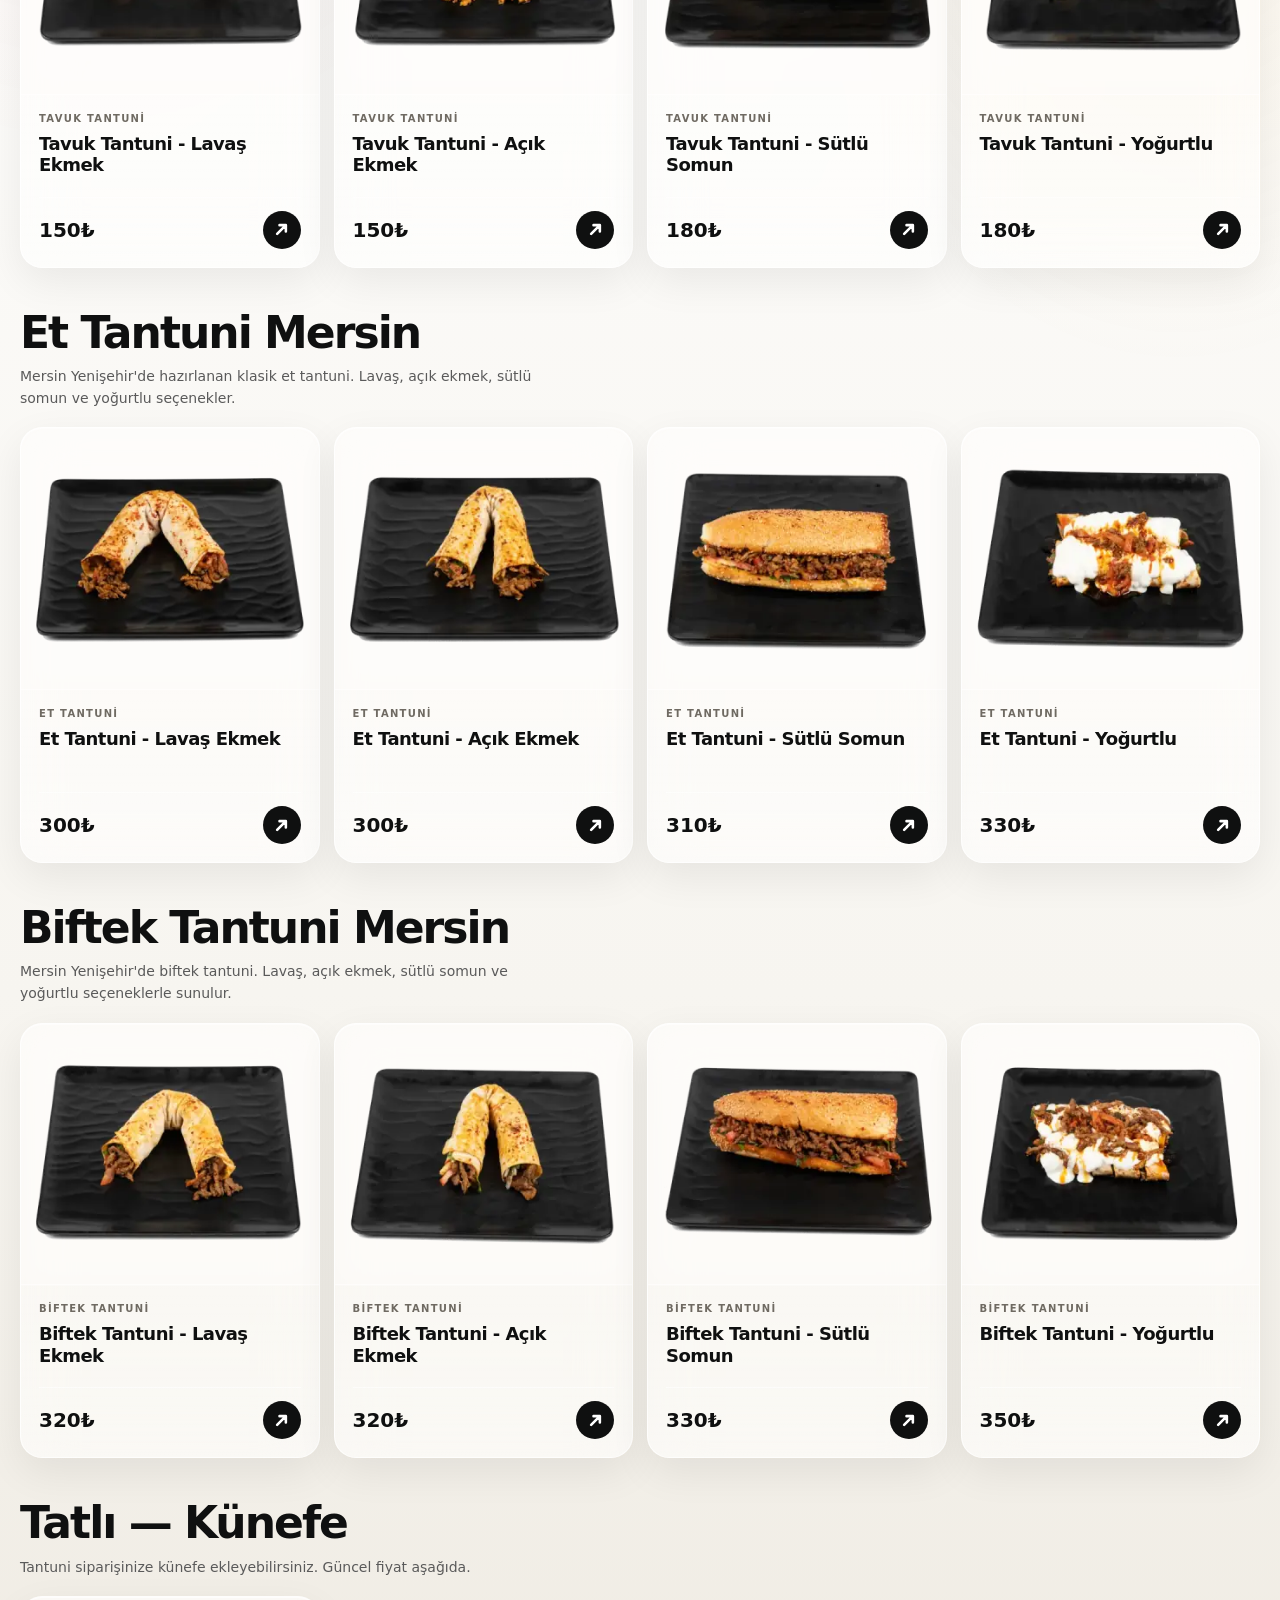
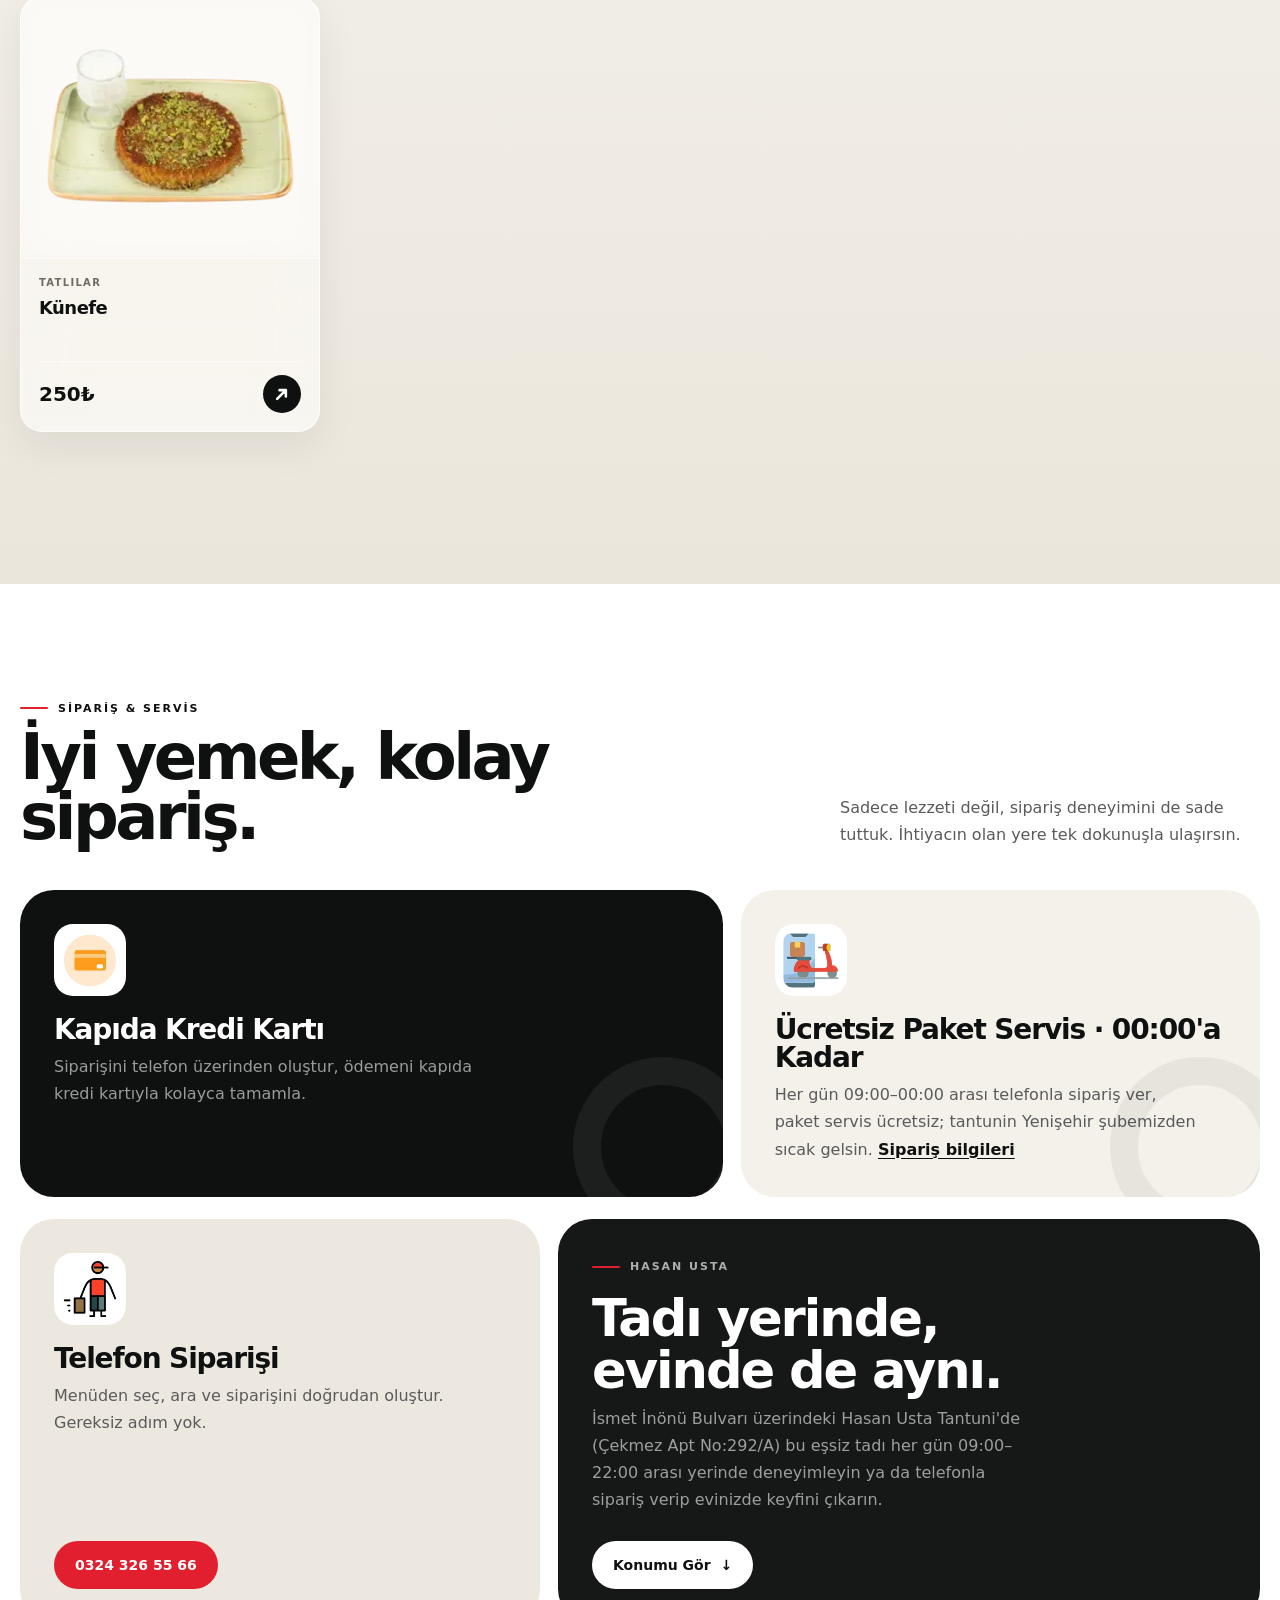
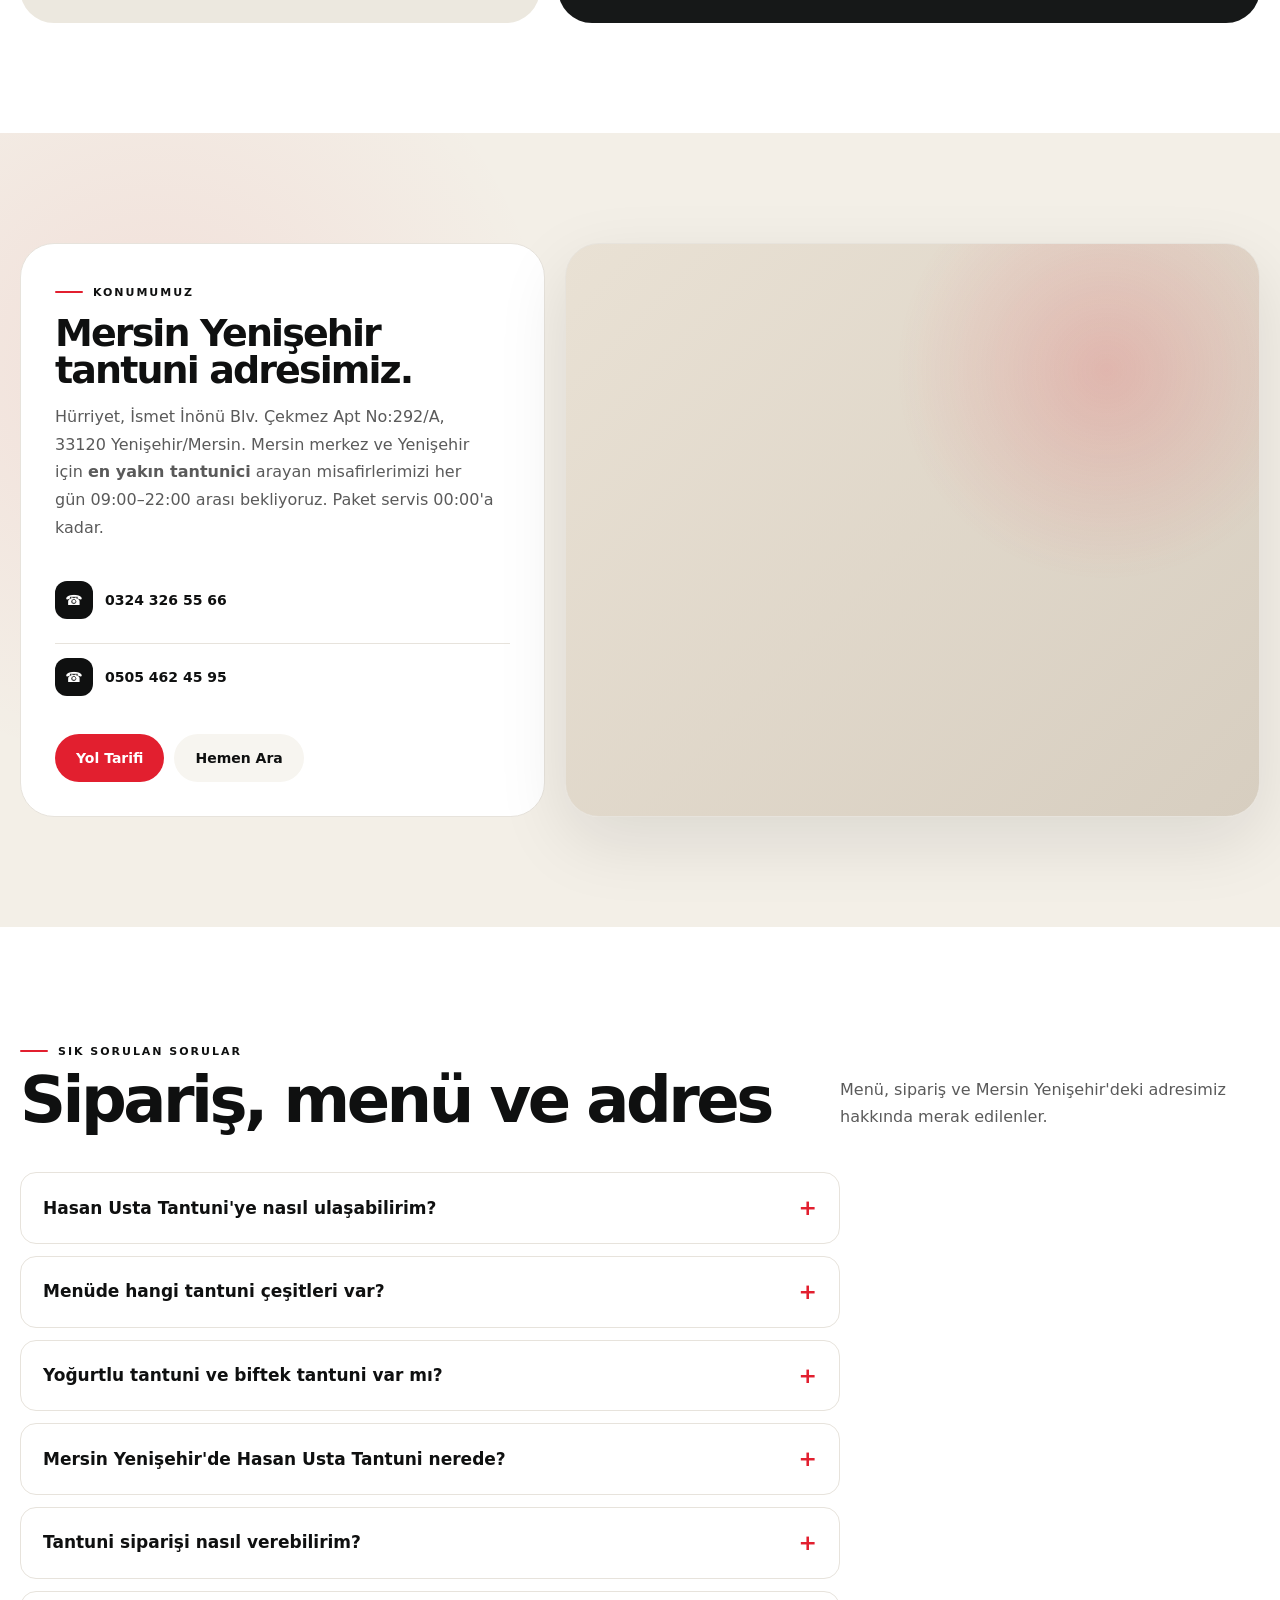
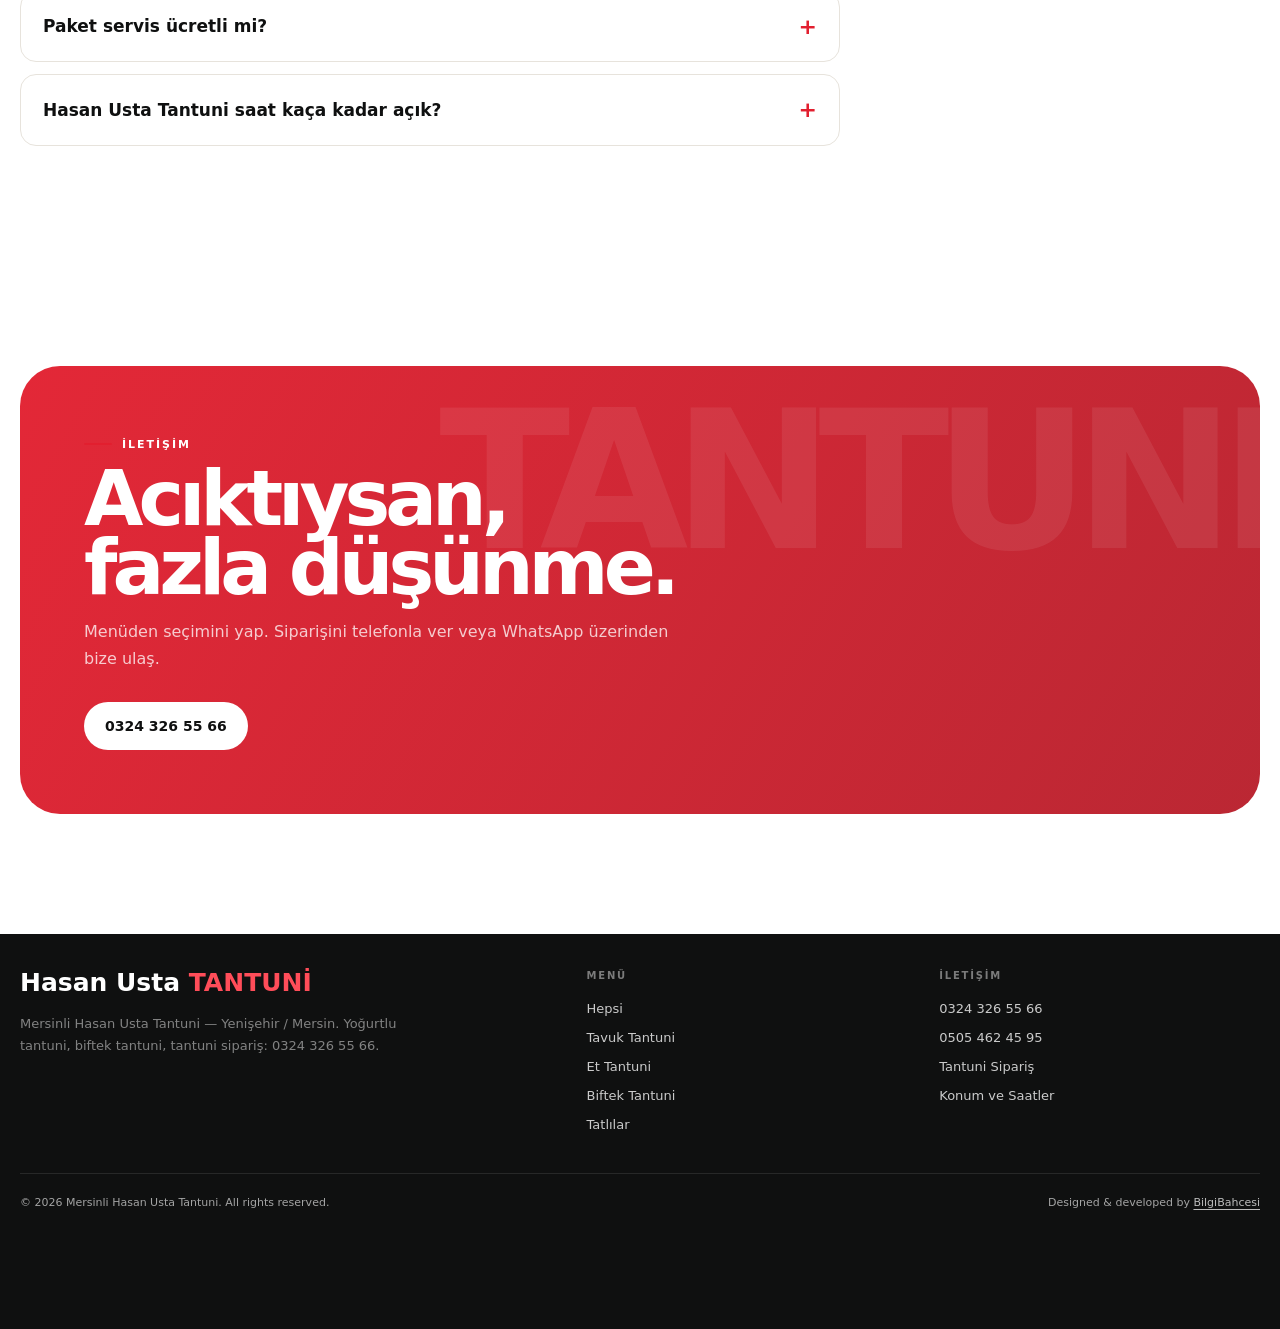
==== commit ac2c50c6: "wip" ====
--- a/index.html
+++ b/index.html
@@ -179,6 +179,14 @@
           },
           {
             "@type": "Question",
+            "name": "Paket servis ücretli mi?",
+            "acceptedAnswer": {
+              "@type": "Answer",
+              "text": "Hayır, paket servis ücretsiz. Adresinizin servis alanında olup olmadığını sipariş sırasında telefonda söyleriz."
+            }
+          },
+          {
+            "@type": "Question",
             "name": "Hasan Usta Tantuni saat kaça kadar açık?",
             "acceptedAnswer": {
               "@type": "Answer",
@@ -1228,7 +1236,7 @@
 
         <div class="hero-note">
           <span class="dot"></span>
-          Her gün 09:00–22:00 · Paket servis 00:00'a kadar · Kapıda kredi kartı
+          Her gün 09:00–22:00 · Ücretsiz paket servis 00:00'a kadar · Kapıda kredi kartı
         </div>
       </div>
 
@@ -1433,8 +1441,8 @@
 
           <article class="feature-card feature-card--light reveal">
             <img class="feature-icon" src="assets/icon-delivery.webp" alt="" width="106" height="105" loading="lazy" decoding="async" />
-            <h3>Paket Servis 00:00'a Kadar</h3>
-            <p>Her gün 09:00–00:00 arası telefonla sipariş ver, tantunin Yenişehir şubemizden sıcak gelsin. <a href="/tantuni-siparis/" style="text-decoration:underline;text-underline-offset:3px;color:var(--ink);font-weight:700;">Sipariş bilgileri</a></p>
+            <h3>Ücretsiz Paket Servis · 00:00'a Kadar</h3>
+            <p>Her gün 09:00–00:00 arası telefonla sipariş ver, paket servis ücretsiz; tantunin Yenişehir şubemizden sıcak gelsin. <a href="/tantuni-siparis/" style="text-decoration:underline;text-underline-offset:3px;color:var(--ink);font-weight:700;">Sipariş bilgileri</a></p>
             <span class="feature-mark" style="border-color:rgba(15,16,16,.06);"></span>
           </article>
         </div>
@@ -1535,6 +1543,10 @@
             <p>Menüden seçiminizi yaptıktan sonra telefonla veya WhatsApp üzerinden sipariş verebilirsiniz. Kapıda kredi kartı ile ödeme seçeneğimiz de var. Ayrıntılar: <a href="/tantuni-siparis/">tantuni sipariş</a>.</p>
           </details>
           <details class="faq-item">
+            <summary>Paket servis ücretli mi?</summary>
+            <p>Hayır, paket servis ücretsiz. Adresinizin servis alanında olup olmadığını sipariş sırasında telefonda söyleriz. <a href="/tantuni-siparis/">Sipariş bilgileri</a></p>
+          </details>
+          <details class="faq-item">
             <summary>Hasan Usta Tantuni saat kaça kadar açık?</summary>
             <p>Restoran her gün 09:00–22:00 arasında açık. Paket servis her gün 09:00–00:00 arasında devam ediyor. <a href="/konum/">Konum ve çalışma saatleri</a></p>
           </details>
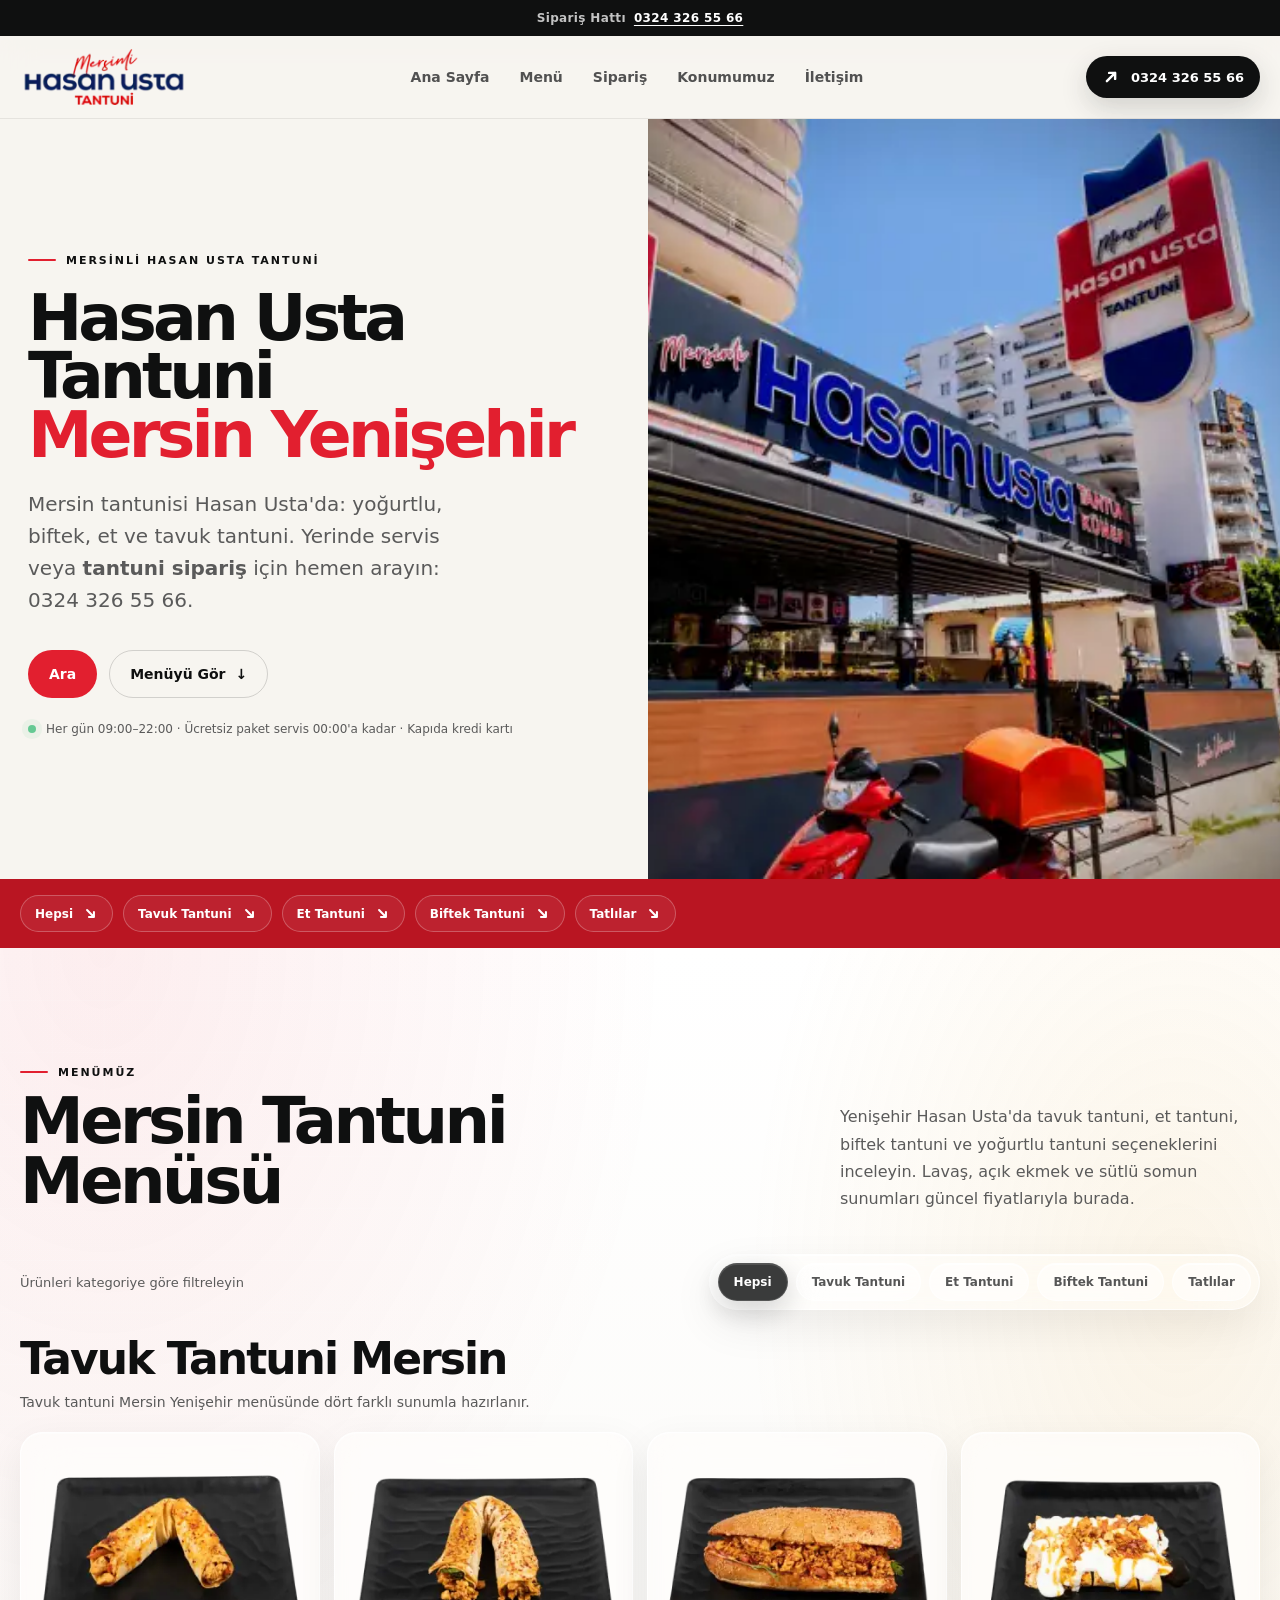
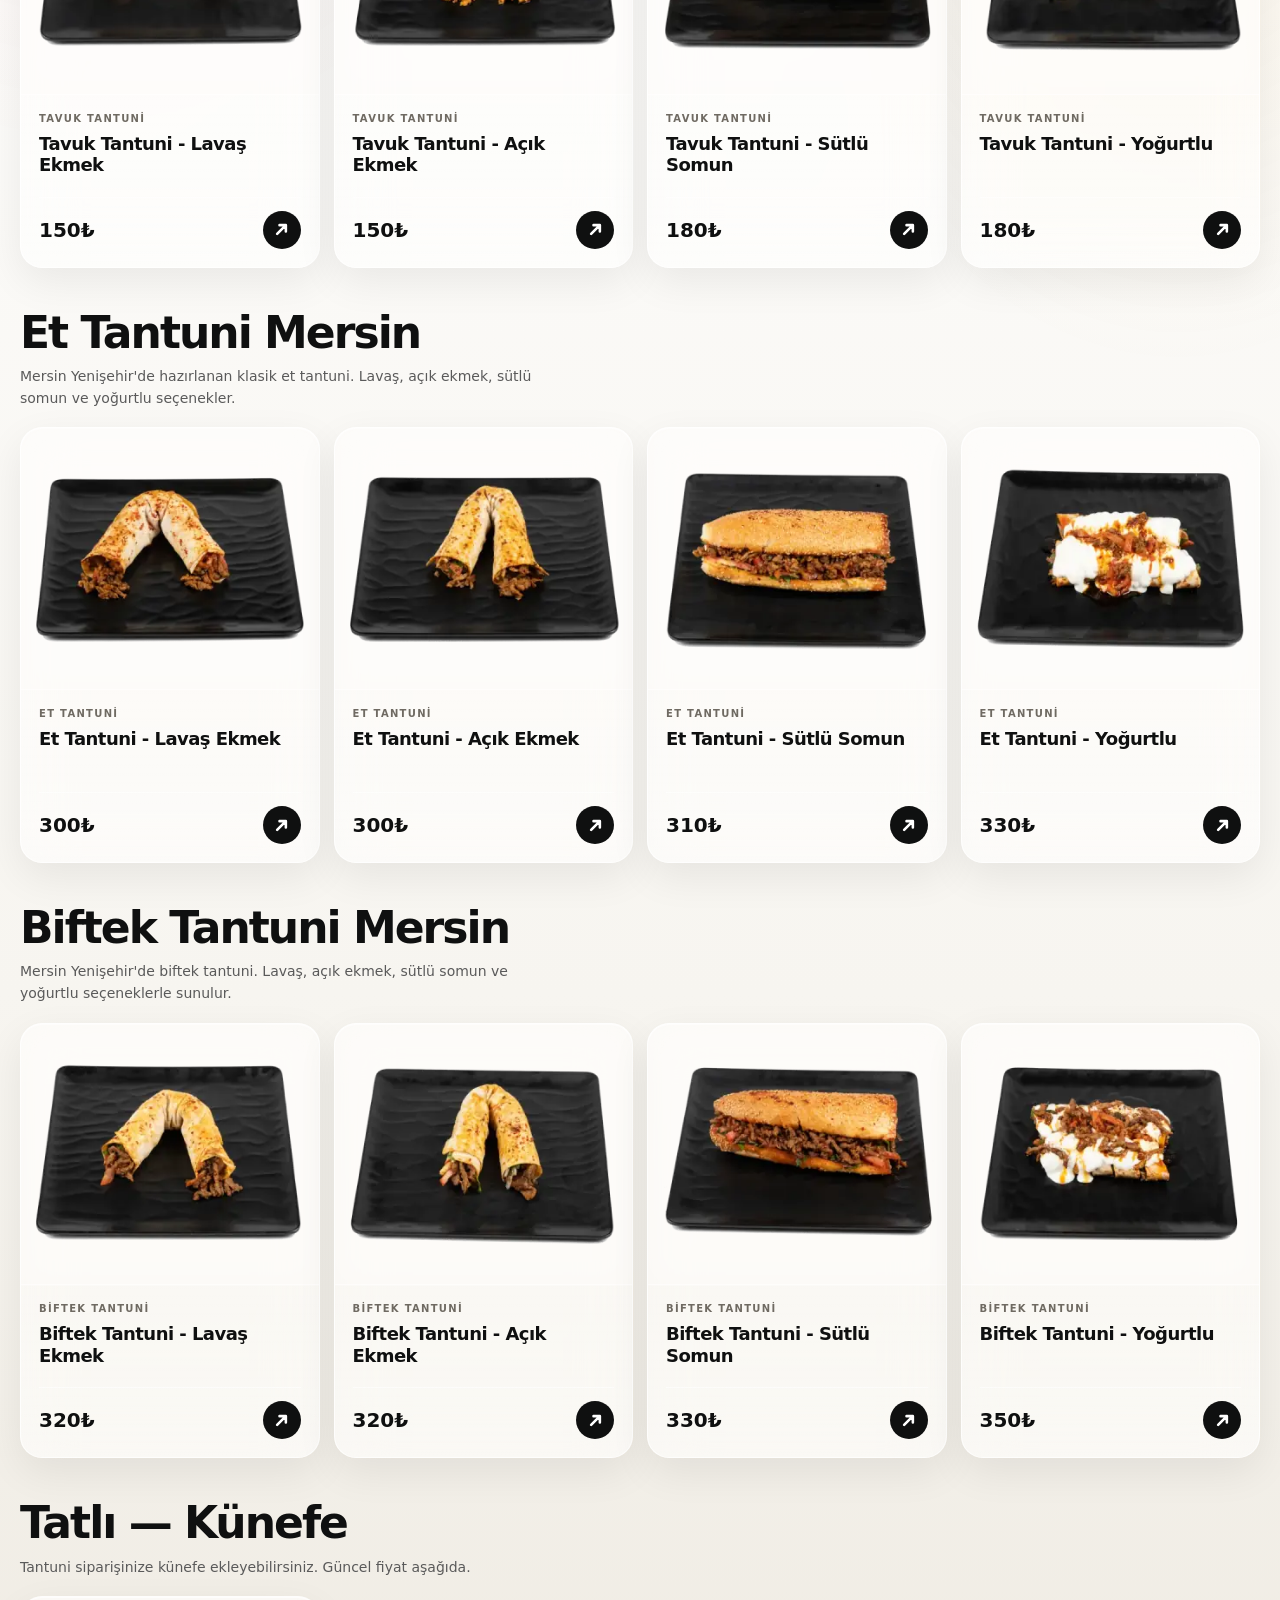
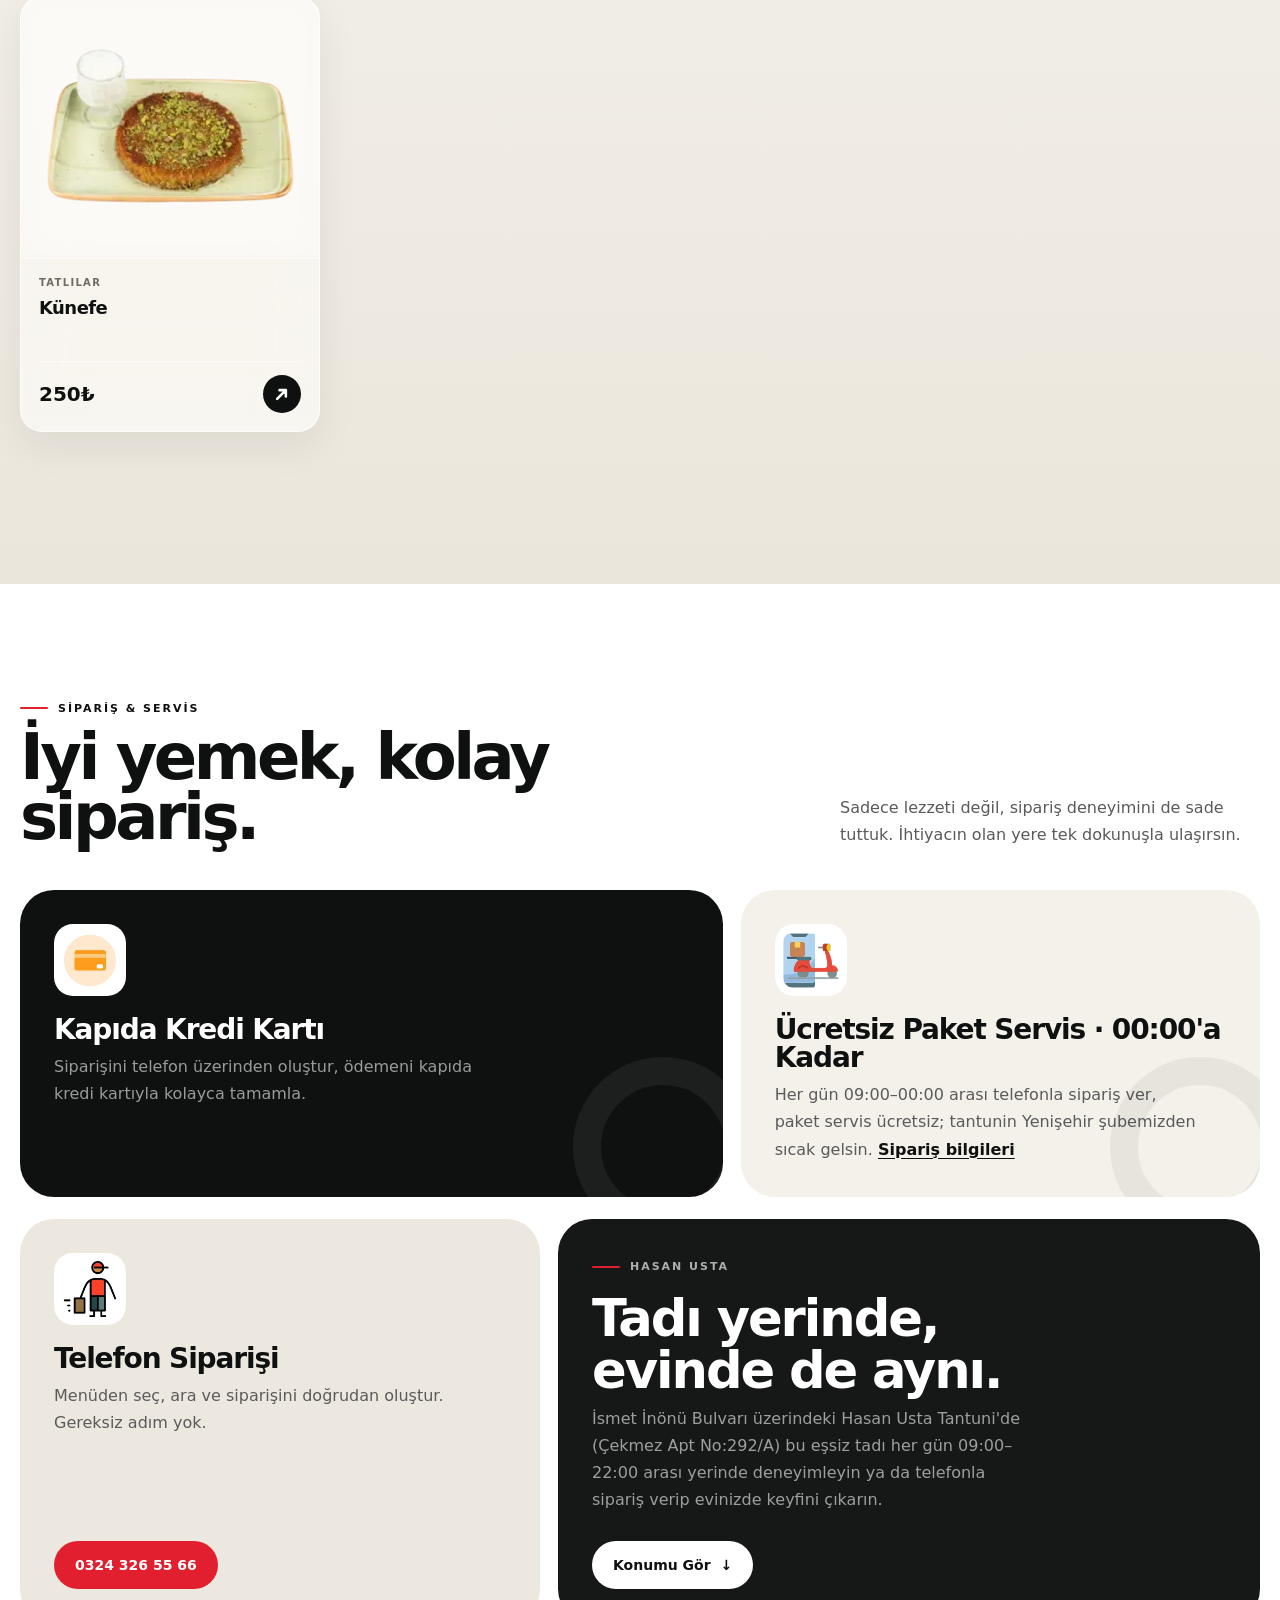
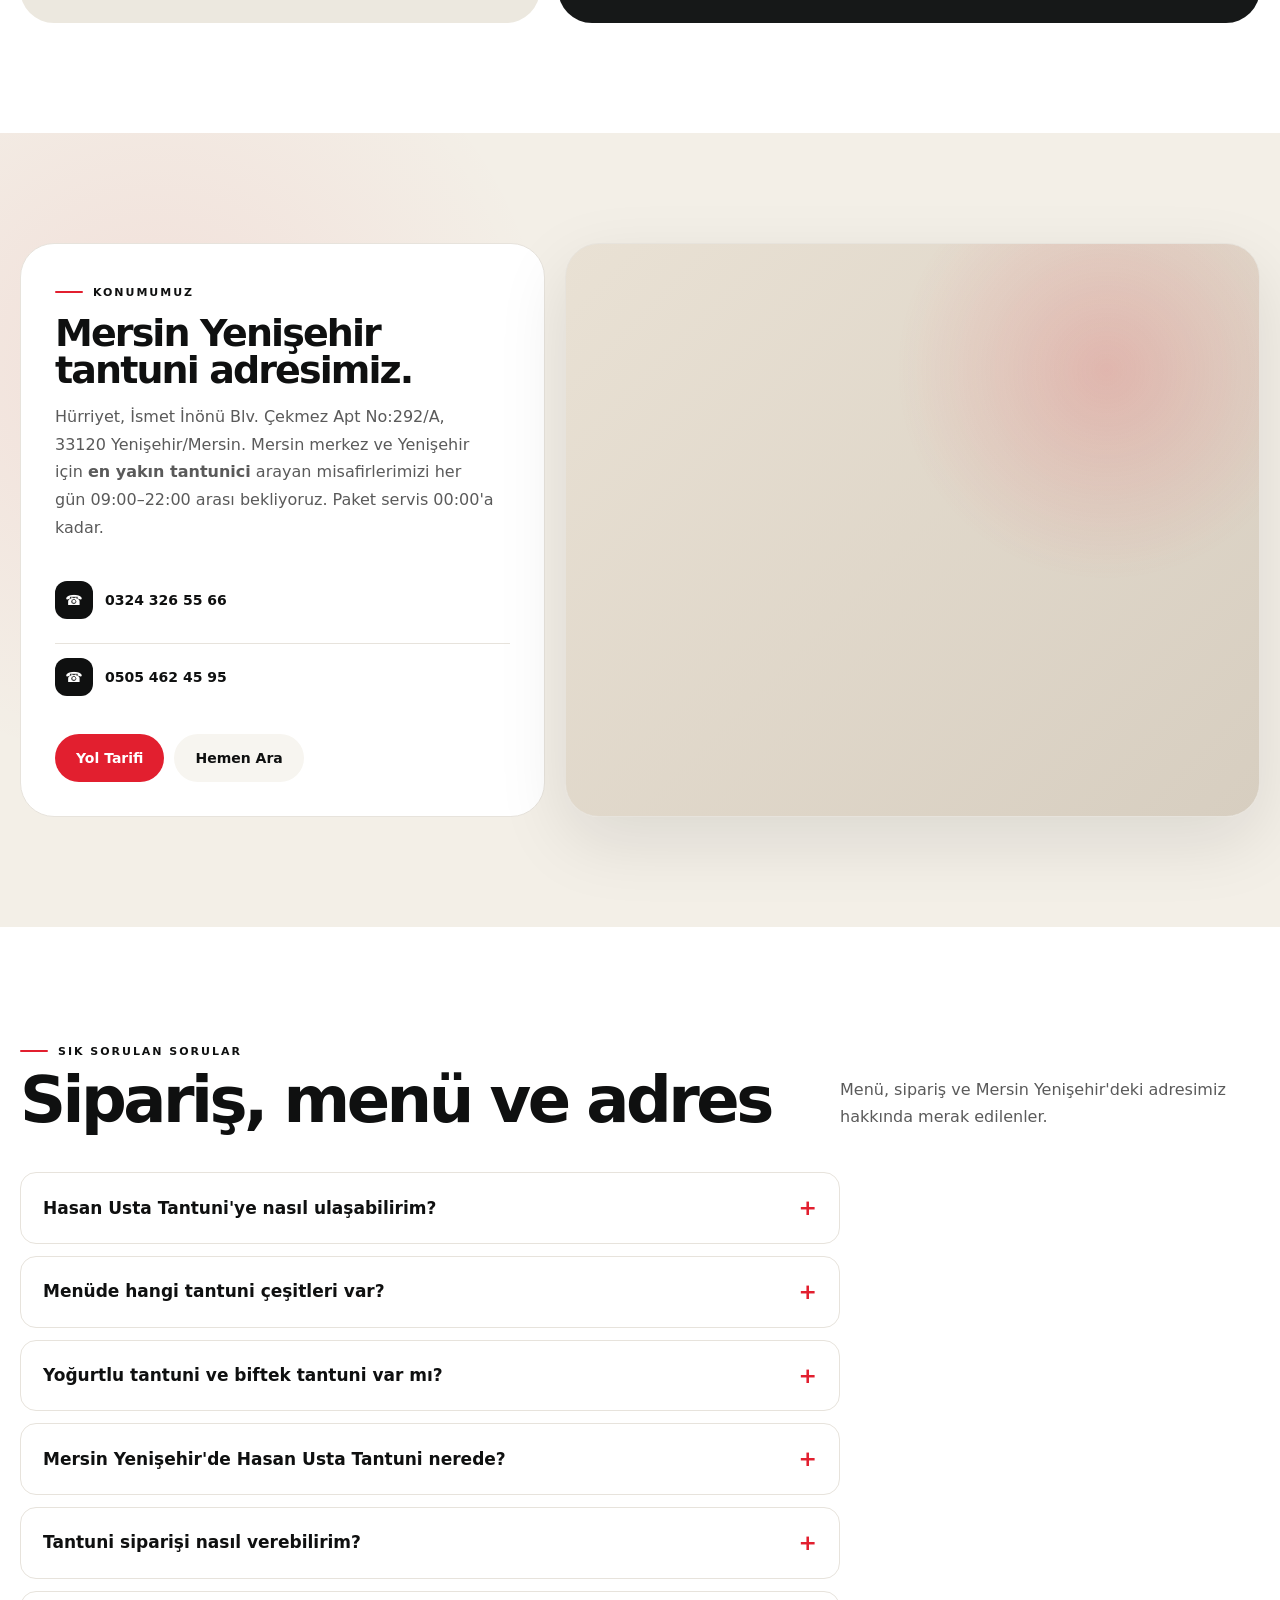
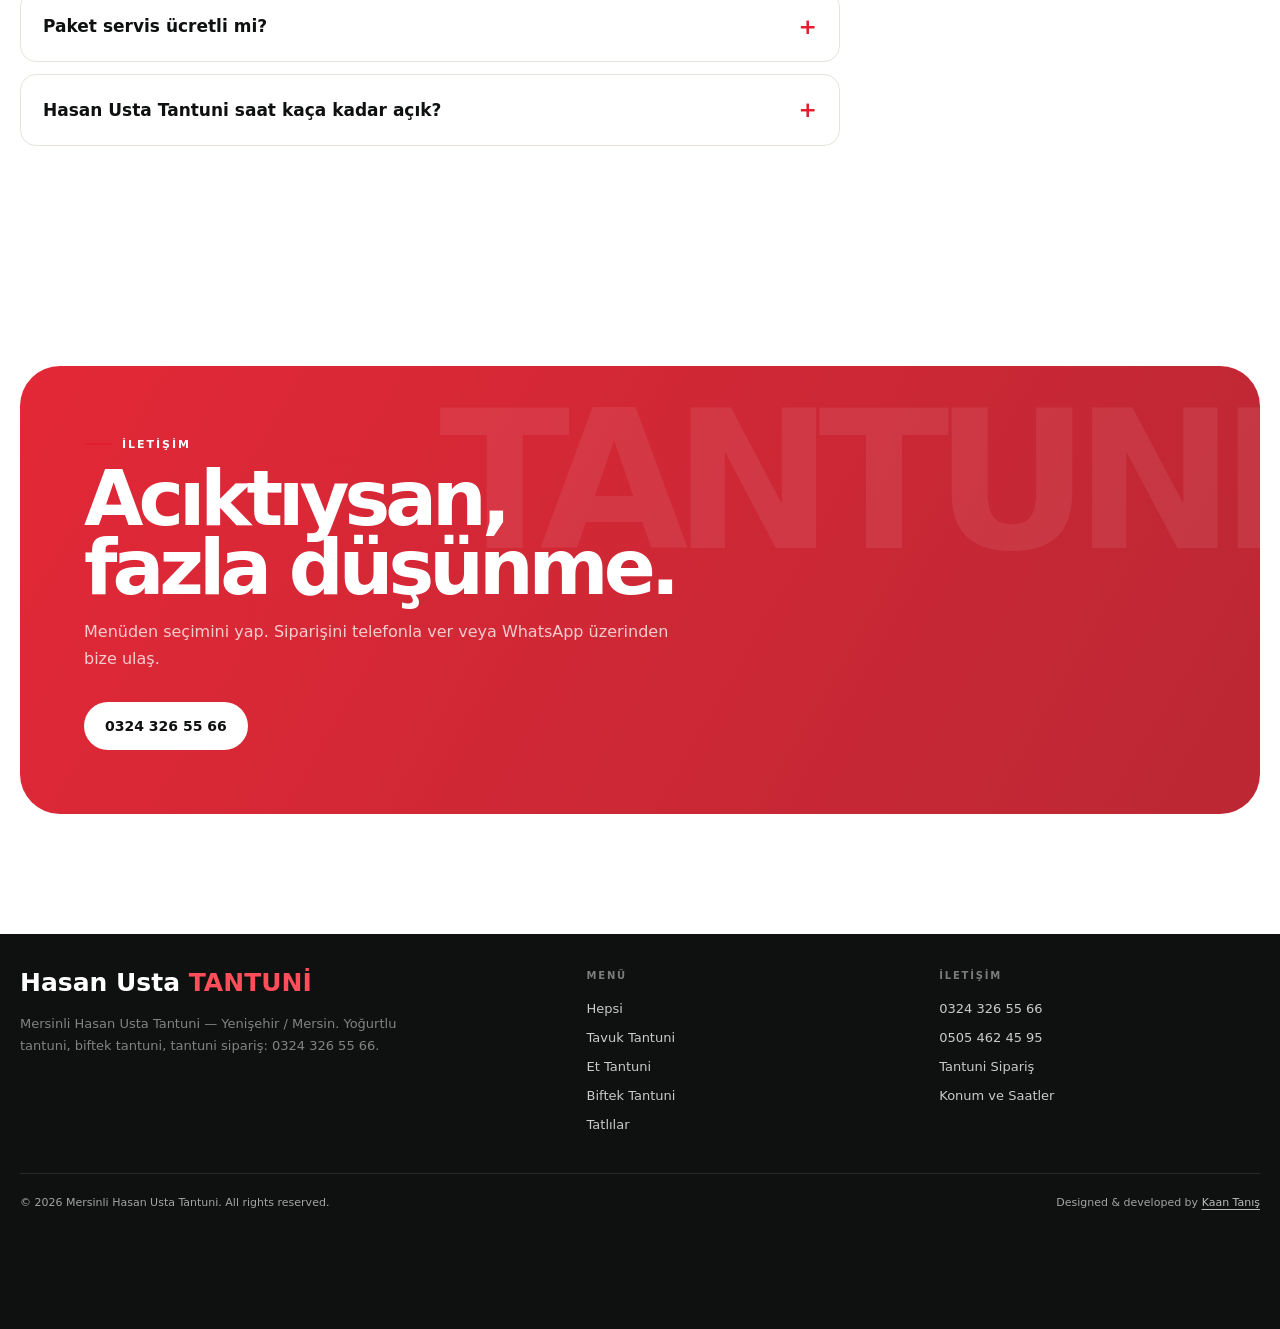
==== commit 782ff9f0: "wip" ====
--- a/index.html
+++ b/index.html
@@ -1598,7 +1598,7 @@
 
       <div class="footer-bottom">
         <span>© <span id="year"></span> Mersinli Hasan Usta Tantuni. All rights reserved.</span>
-        <span class="footer-credit">Designed &amp; developed by <a href="https://bilgibahcesi.com/" target="_blank" rel="noopener noreferrer">BilgiBahcesi</a></span>
+        <span class="footer-credit">Designed &amp; developed by <a href="https://kaantanis.com" target="_blank" rel="noopener noreferrer">Kaan Tanış</a></span>
       </div>
     </div>
   </footer>
